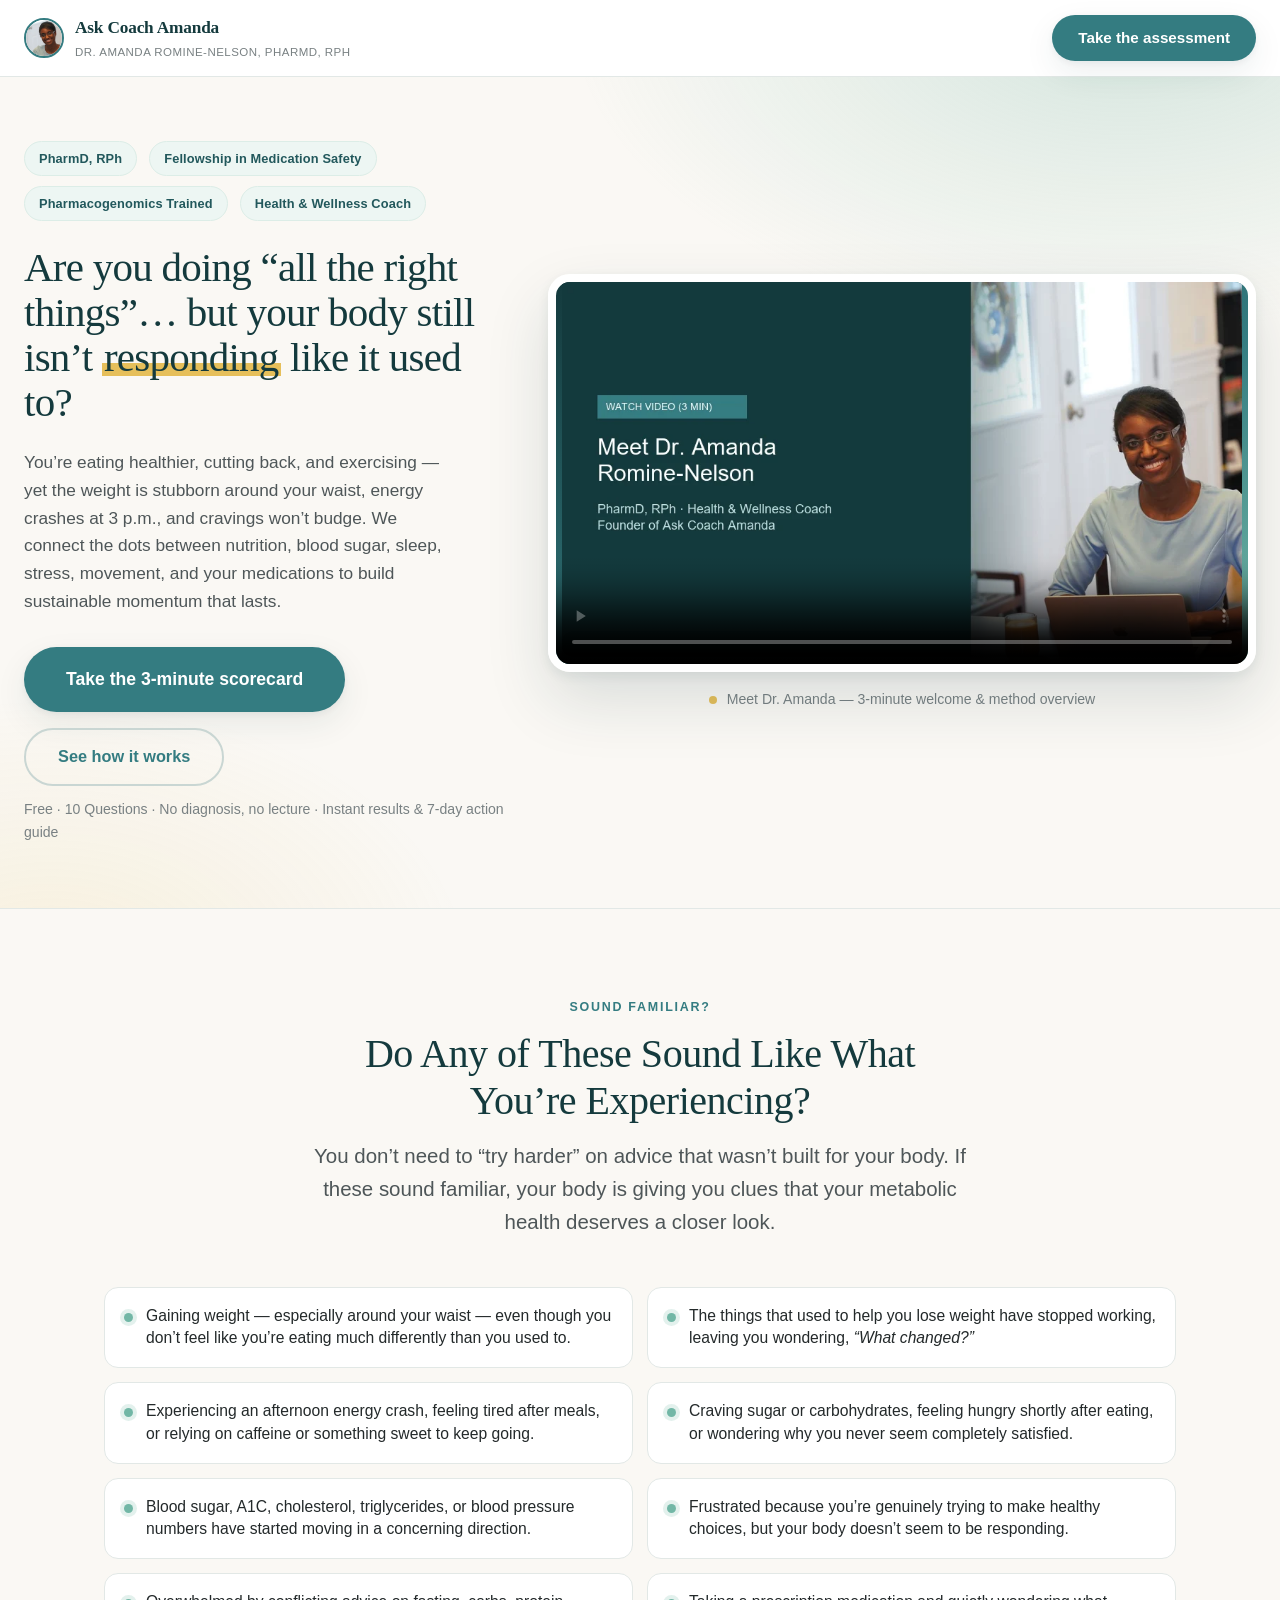
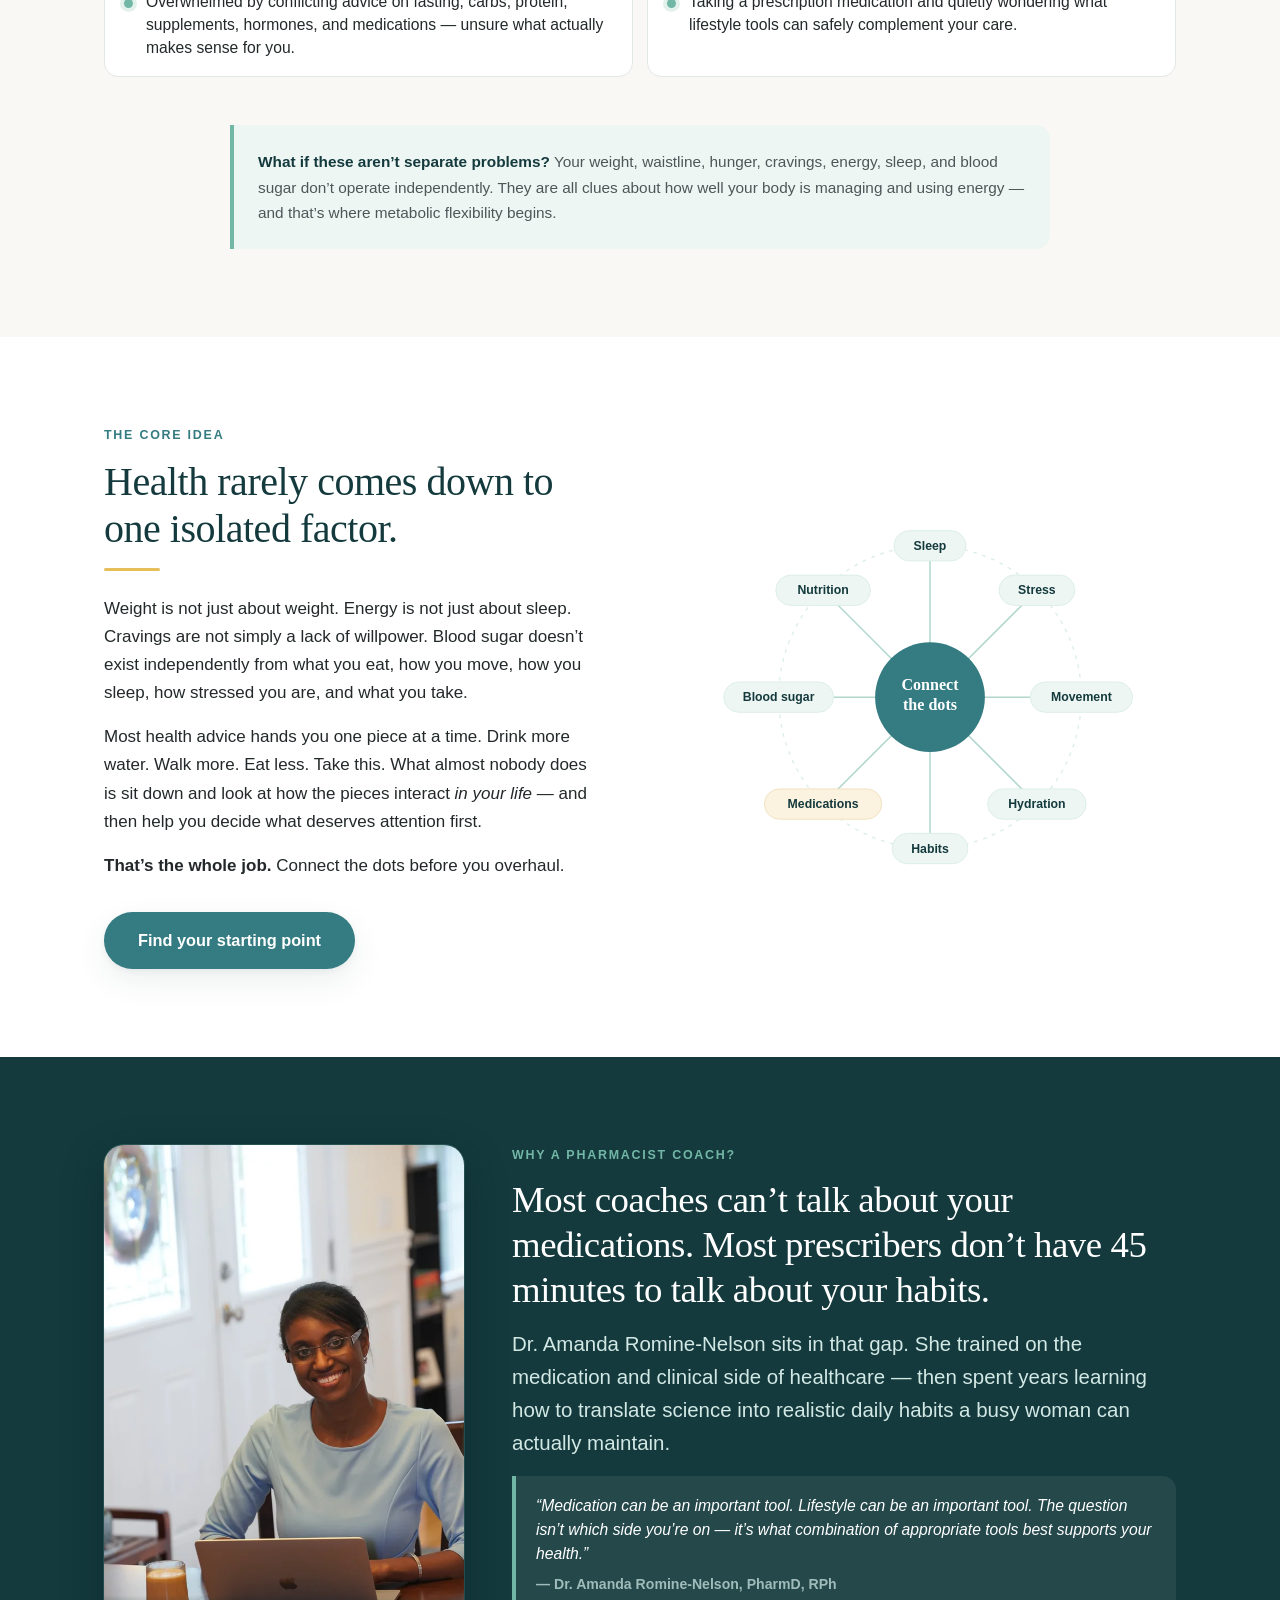
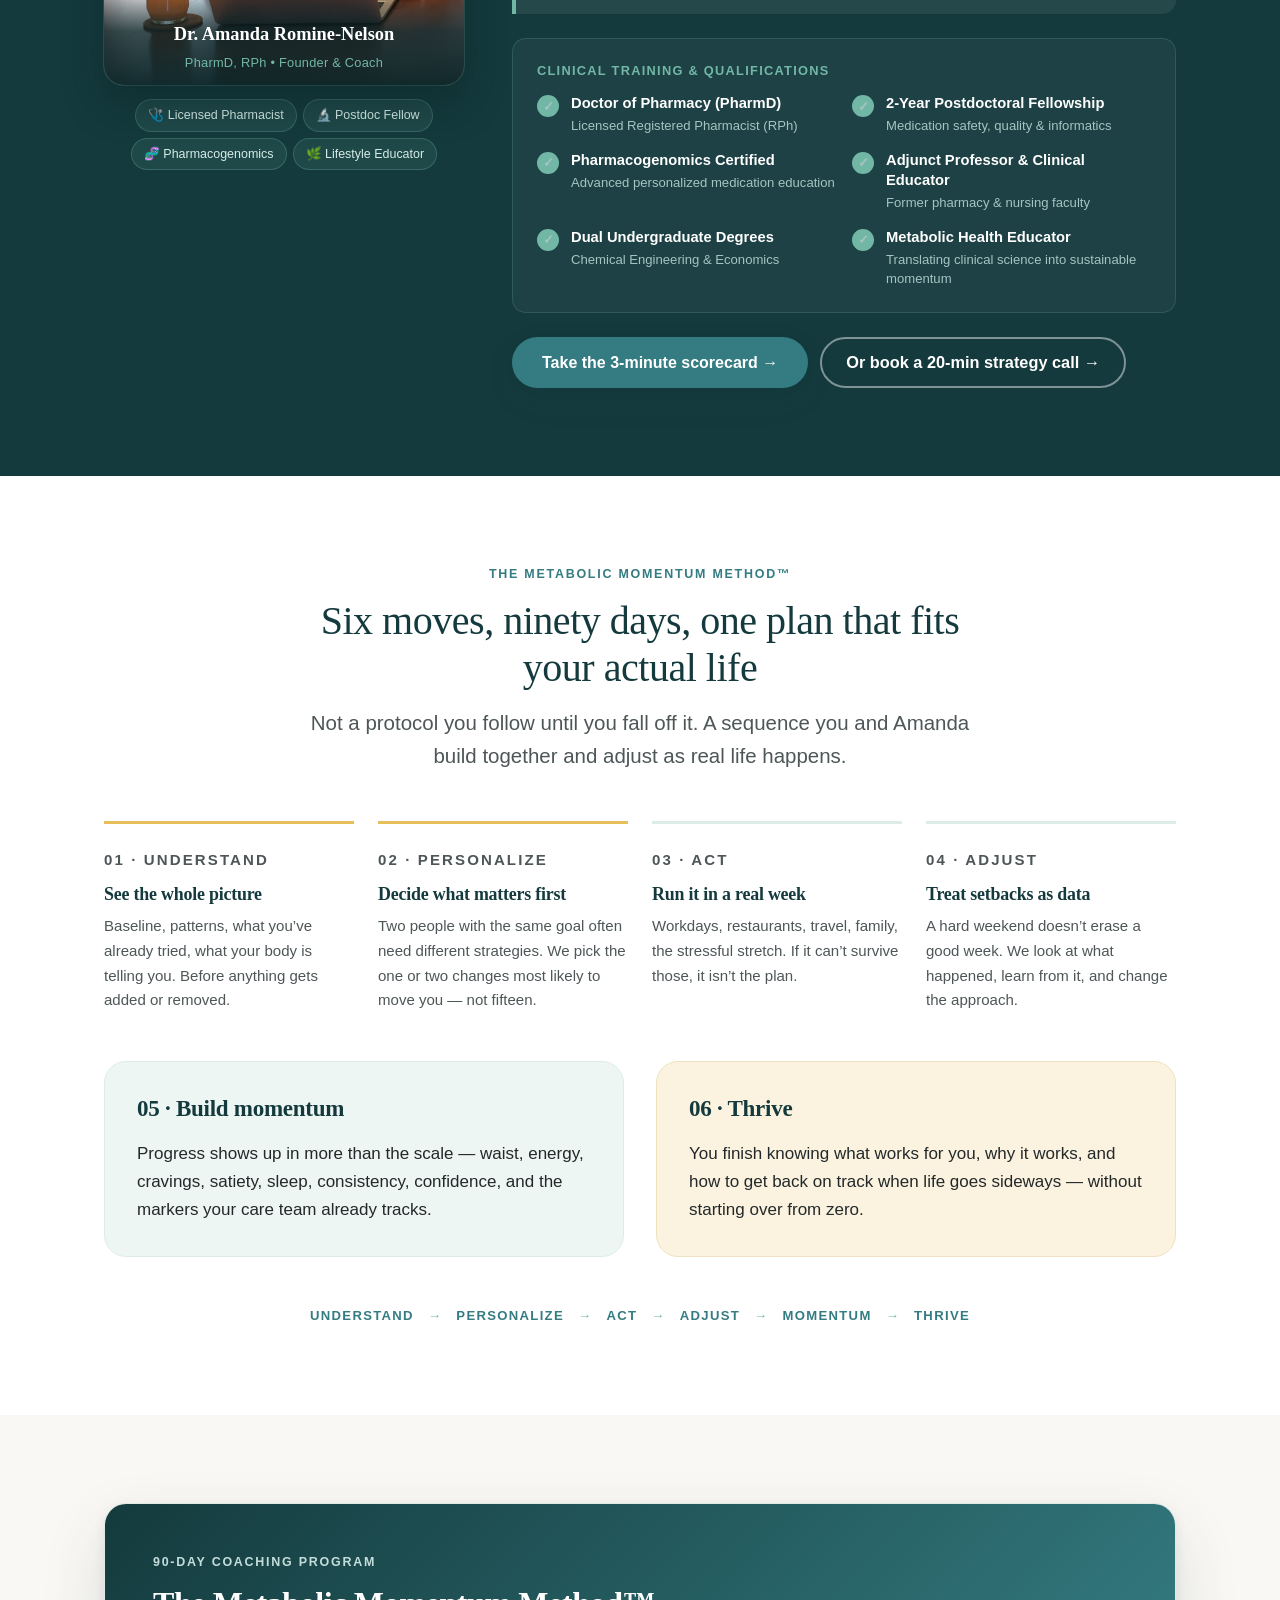
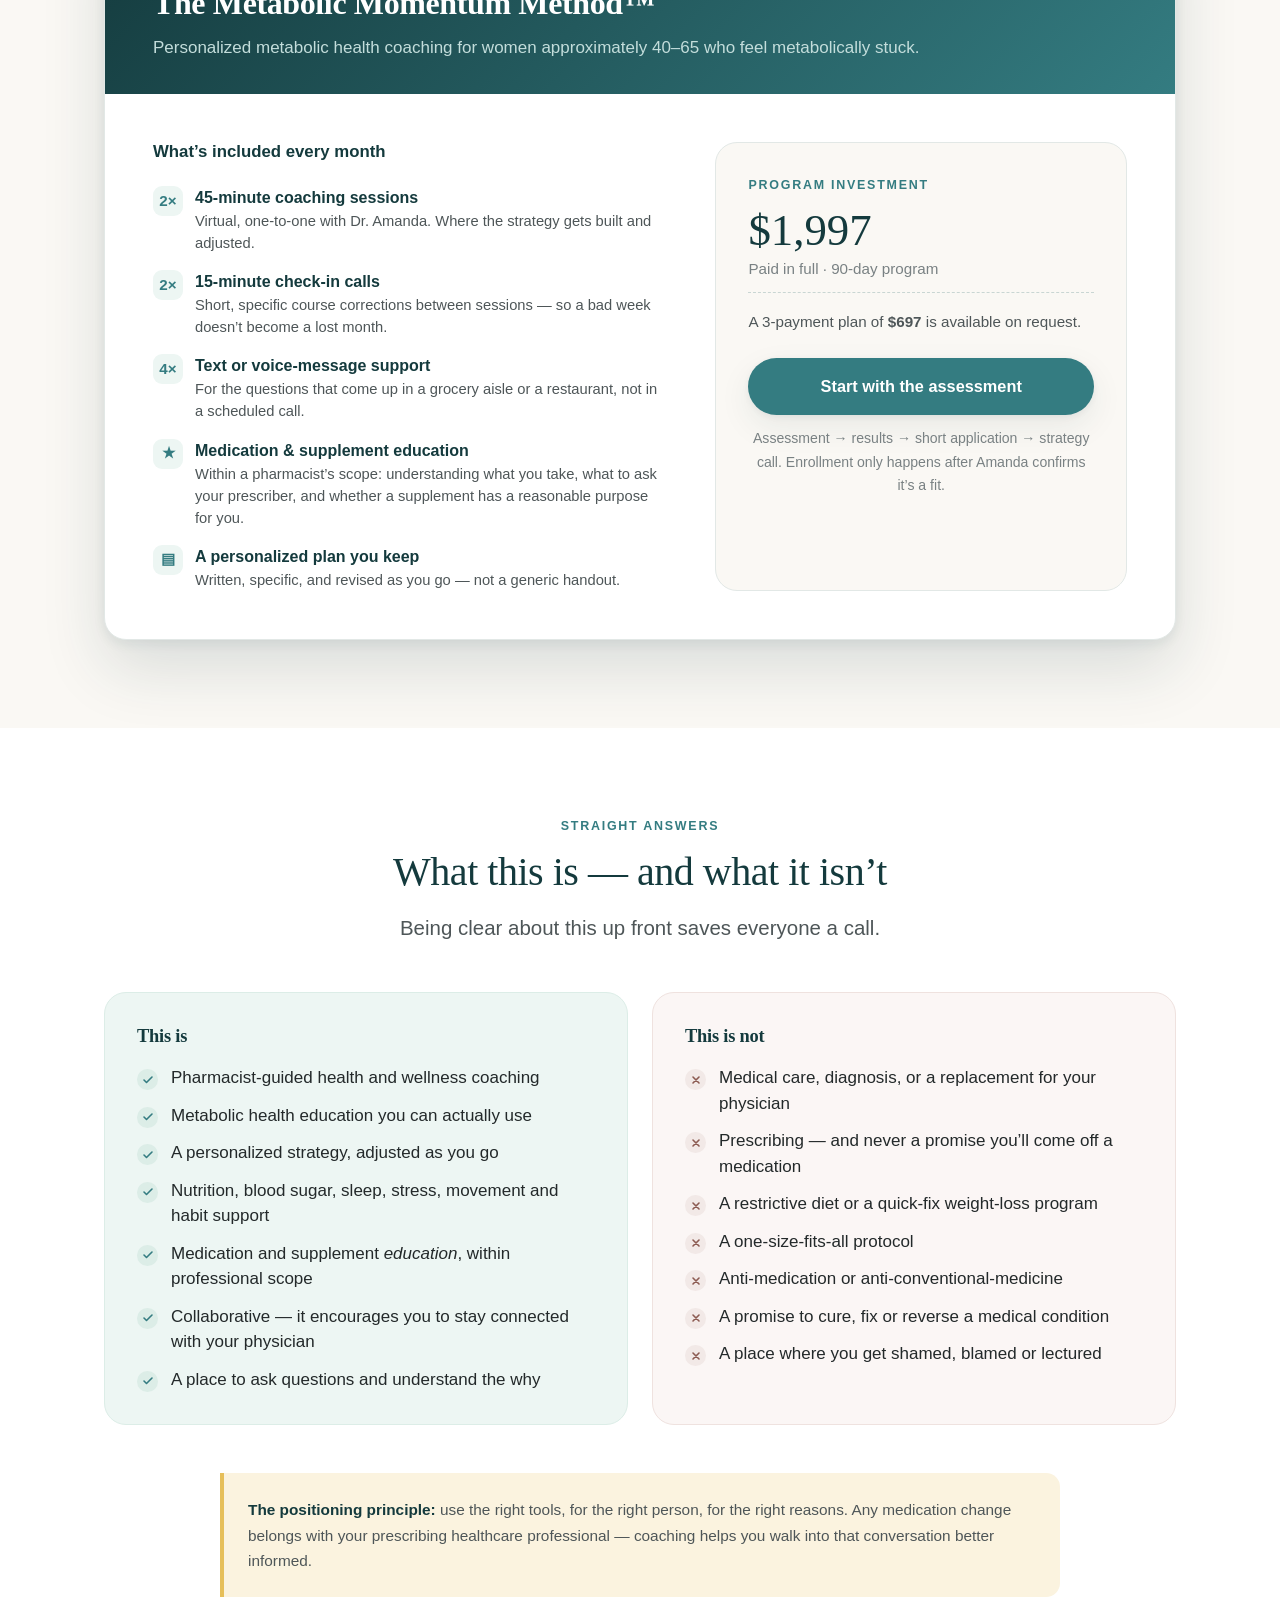
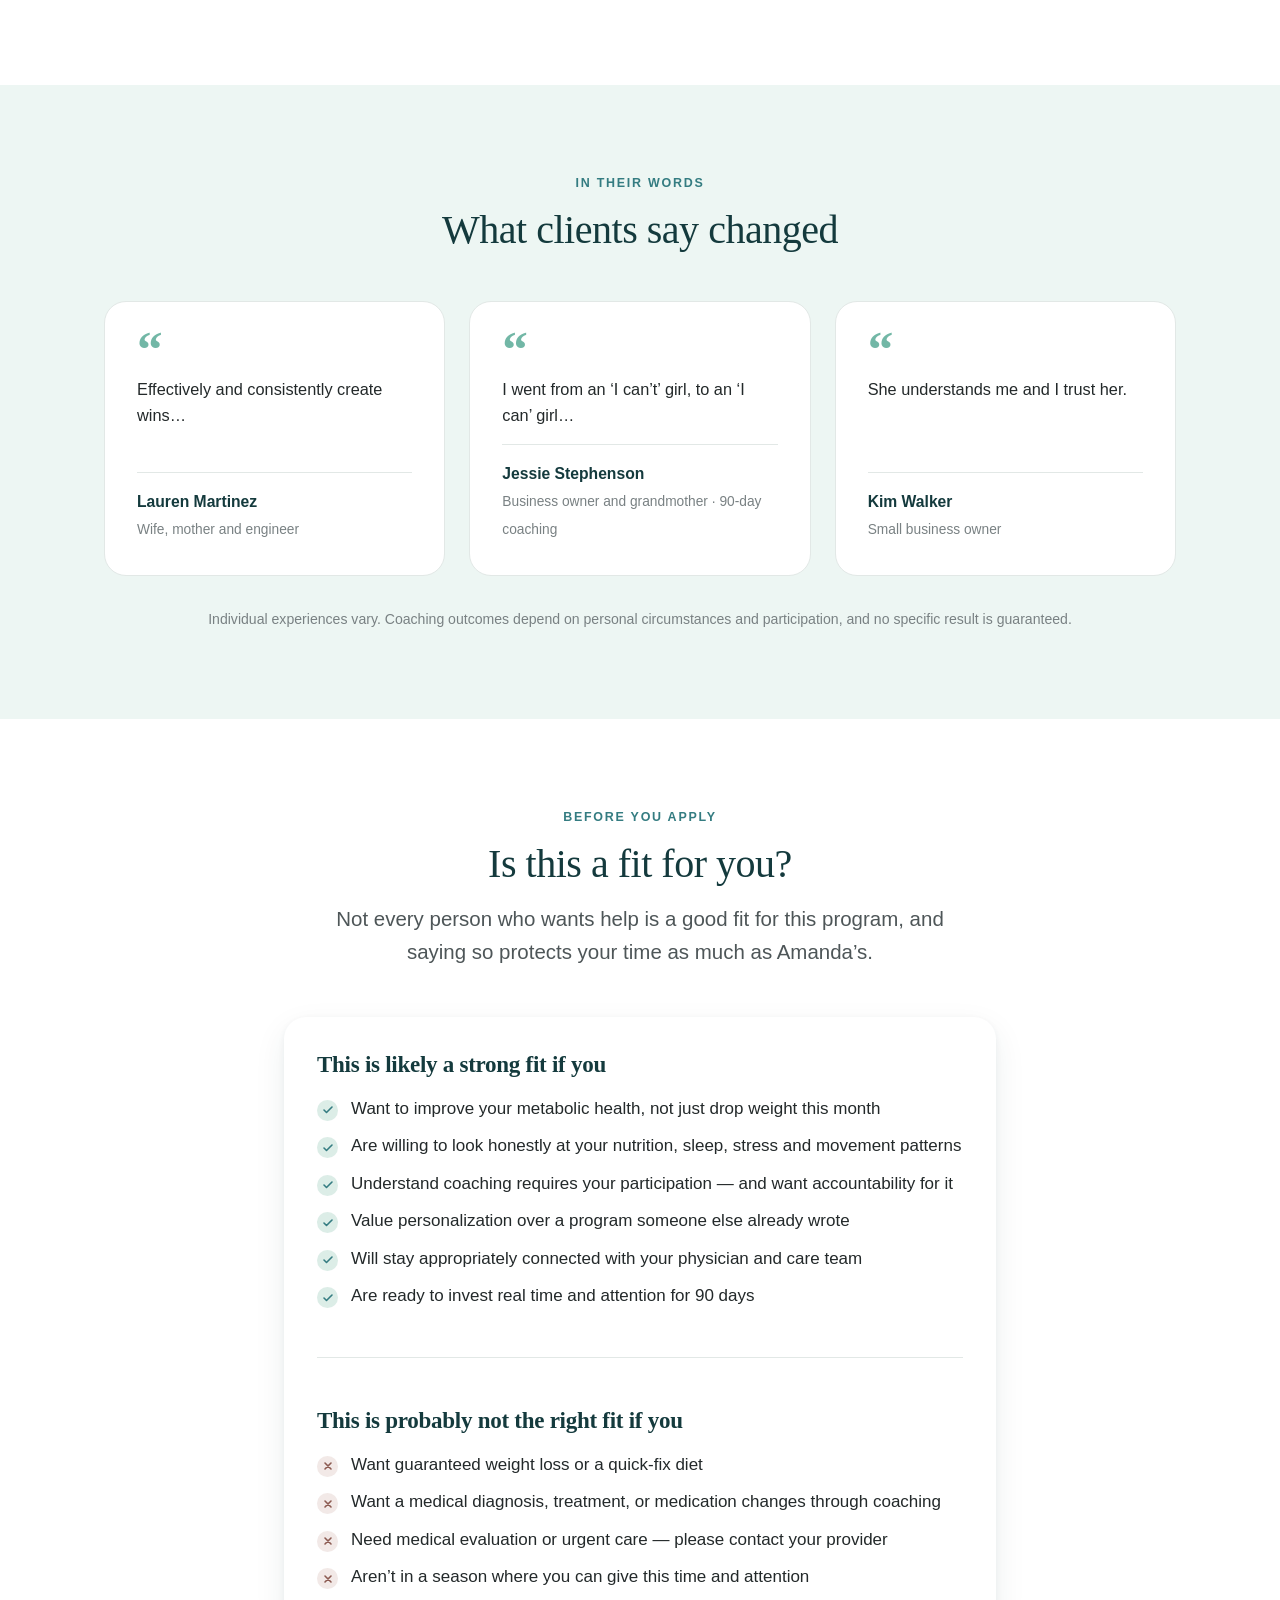
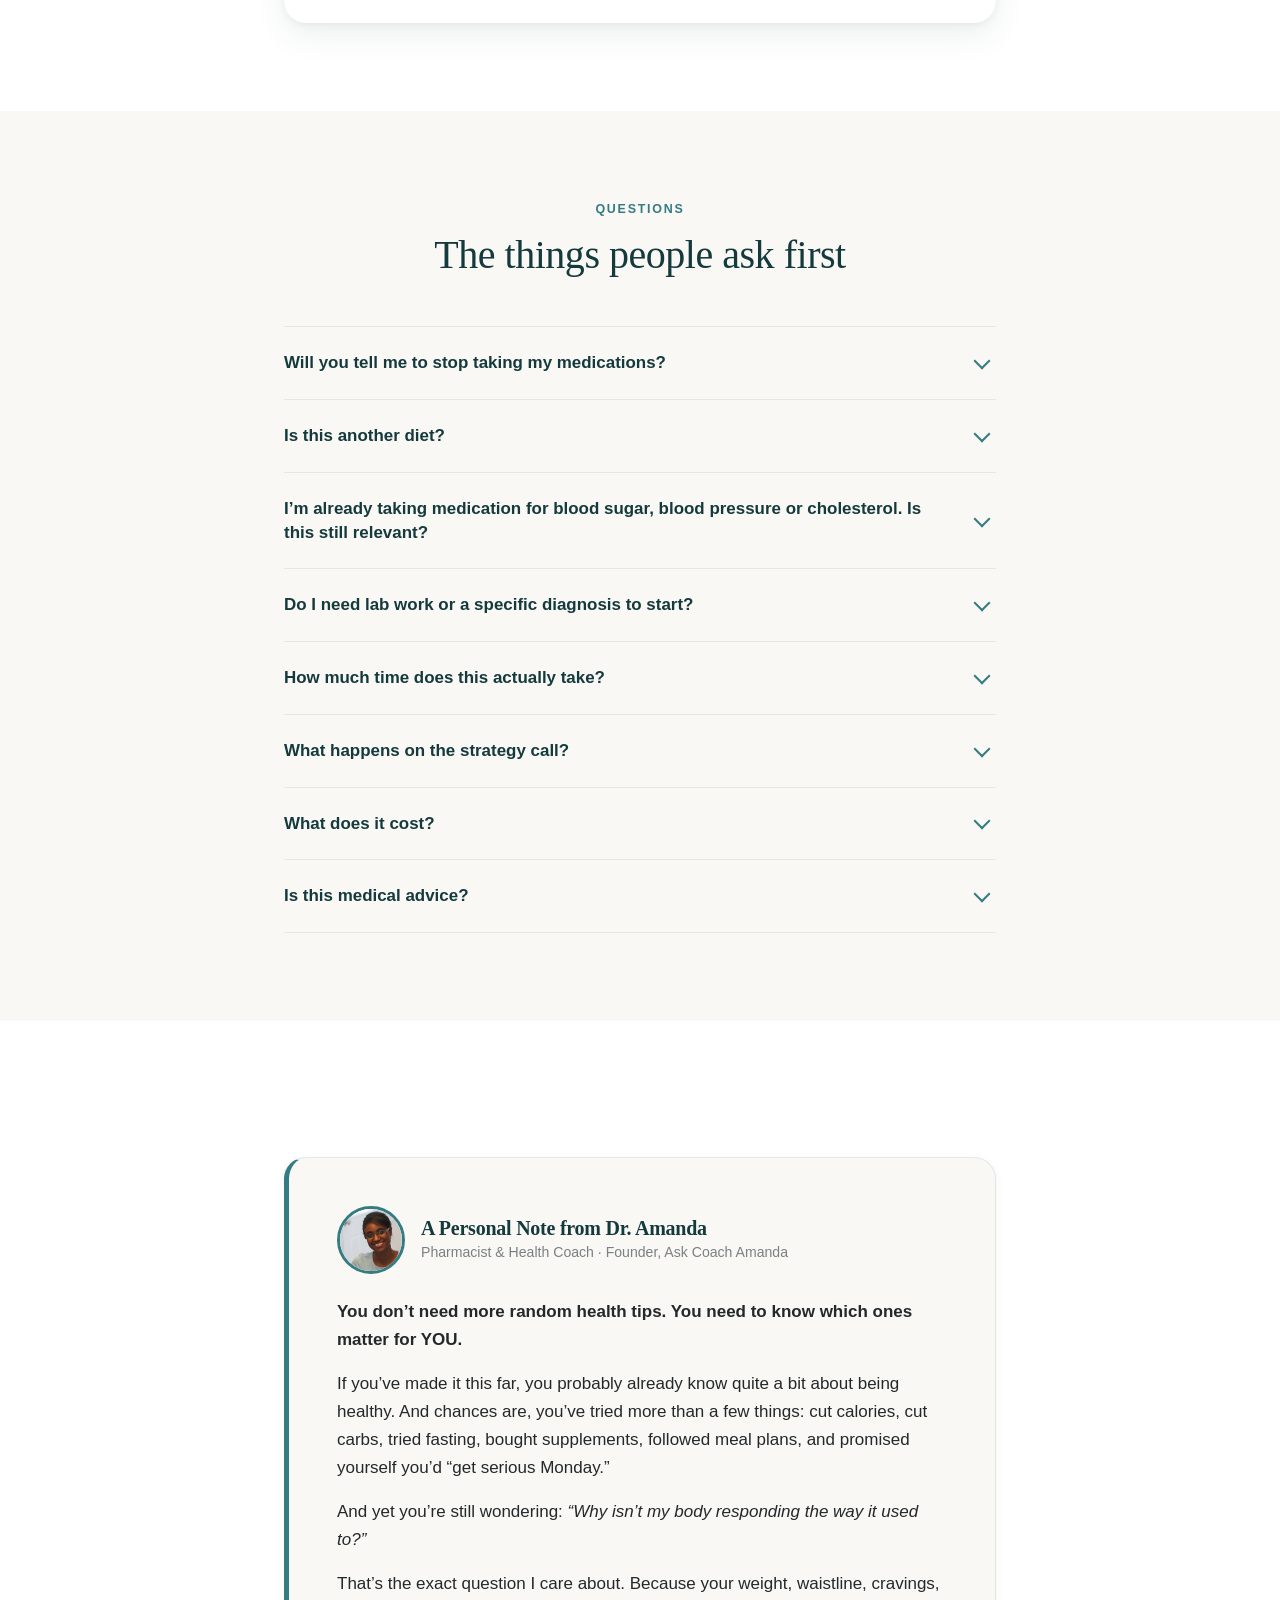
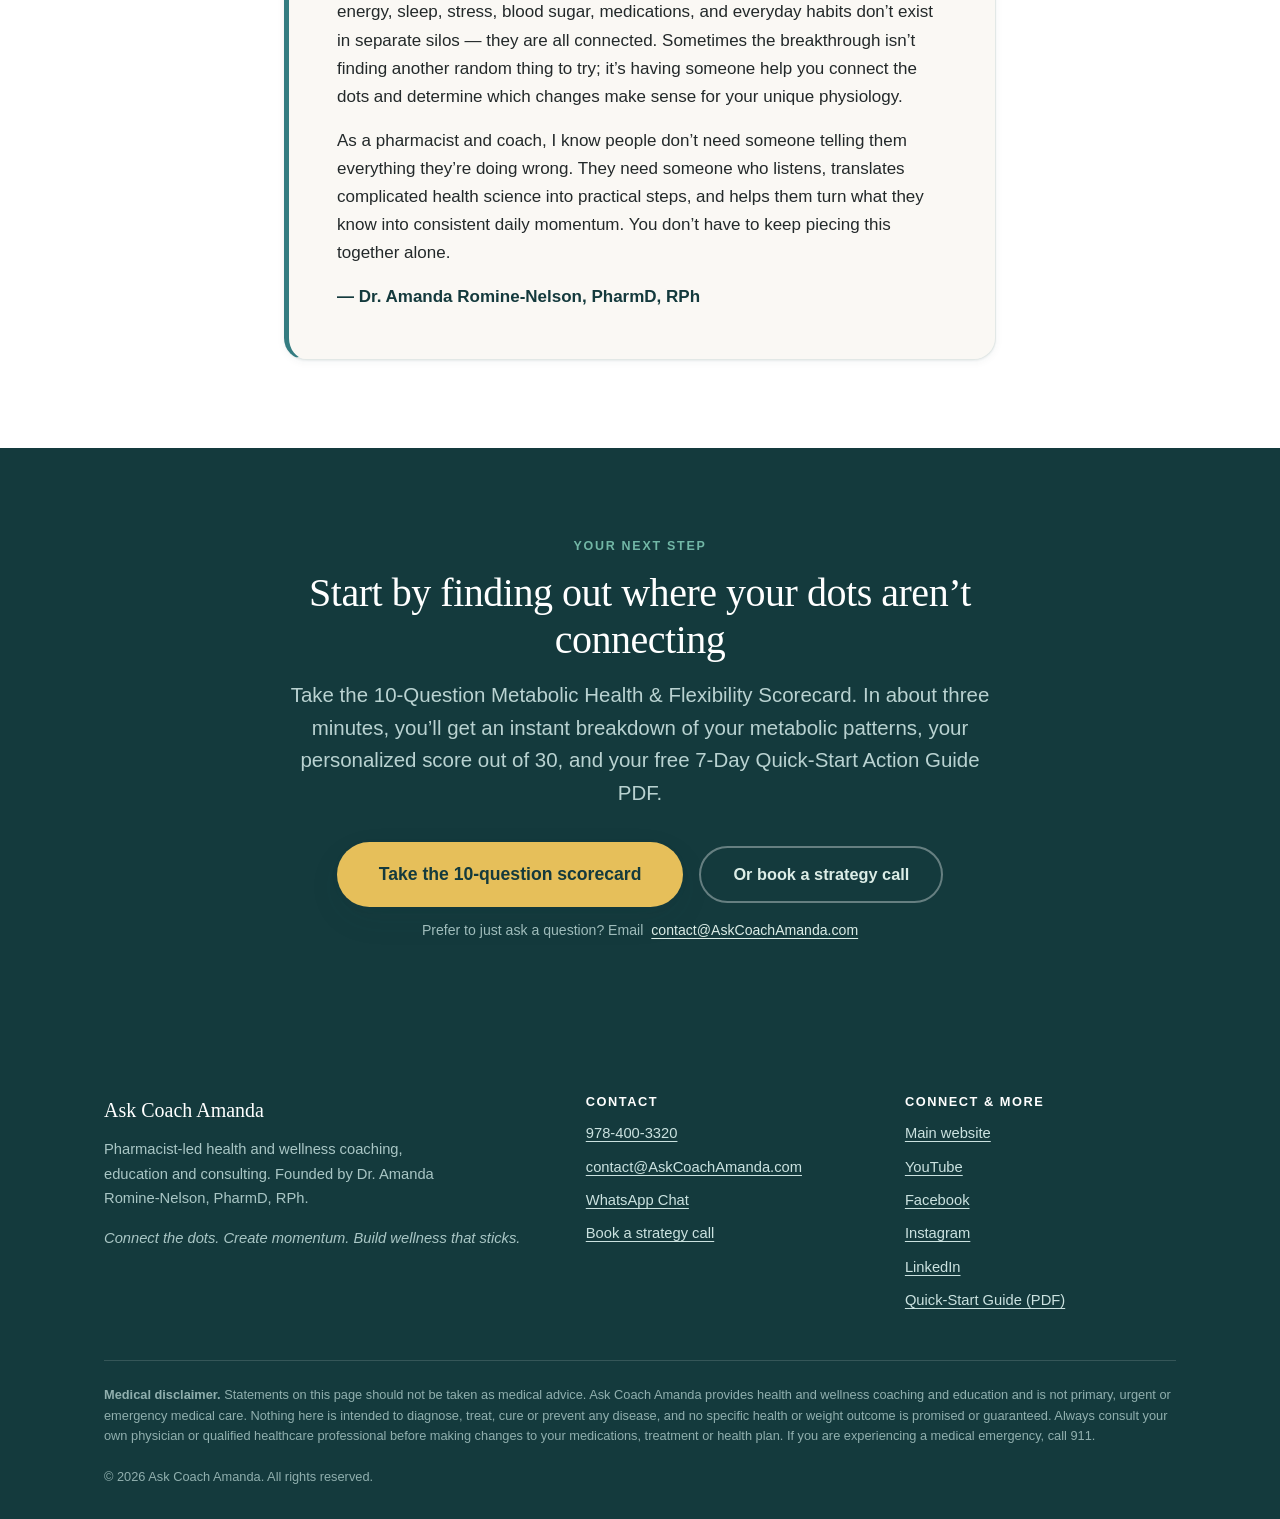
==== index.html @ 9dd2eb63 "Ask Coach Amanda funnel: landing, assessment, apply, booking, thank-you Co-Authored-By: Claude Opus " ====
<!doctype html>
<html lang="en">
<head>
<meta charset="utf-8">
<meta name="viewport" content="width=device-width, initial-scale=1">
<title>Metabolic Health Coaching for Women 40–65 | Ask Coach Amanda</title>
<meta name="description" content="Are you doing all the right things but your body stopped responding? Pharmacist-led metabolic health coaching by Dr. Amanda Romine-Nelson, PharmD, RPh for women 40–65. Connect the dots between nutrition, sleep, stress, and medications.">
<link rel="canonical" href="https://askcoachamanda.com/metabolic/">

<!-- Open Graph / Facebook -->
<meta property="og:type" content="website">
<meta property="og:title" content="Are You Doing All The Right Things, But Your Body Stopped Responding?">
<meta property="og:description" content="Pharmacist-led metabolic health coaching for women 40–65. Connect the dots between nutrition, sleep, stress, movement and medications to build wellness that sticks.">
<meta property="og:url" content="https://askcoachamanda.com/metabolic/">
<meta property="og:site_name" content="Ask Coach Amanda">
<meta property="og:image" content="assets/img/og-image.jpg">
<meta property="og:image:width" content="1200">
<meta property="og:image:height" content="630">
<meta property="og:video" content="assets/video/welcome.mp4">
<meta property="og:video:type" content="video/mp4">

<!-- Twitter Card -->
<meta name="twitter:card" content="summary_large_image">
<meta name="twitter:title" content="Metabolic Health Coaching for Women 40–65 | Dr. Amanda Romine-Nelson">
<meta name="twitter:description" content="Are you doing all the right things but your body stopped responding? Connect the dots with Dr. Amanda, PharmD.">
<meta name="twitter:image" content="assets/img/og-image.jpg">

<link rel="preconnect" href="https://fonts.googleapis.com">
<link rel="preconnect" href="https://fonts.gstatic.com" crossorigin>
<link rel="stylesheet" href="assets/css/brand.css?v=20260921_v2">
<link rel="stylesheet" href="assets/css/funnel.css?v=20260927_hero2">
<style>
/* Match header width to the wider hero on this page */
.site-header__inner { max-width: 1280px; }
/* ============================================================
   FOUNDER SECTION: BULLETPROOF RESPONSIVE 2-COLUMN LAYOUT
   Guaranteed side-by-side on all screens down to 768px,
   symmetrically centered on mobile (<768px). Zero empty void.
   ============================================================ */
.founder-section-wrap {
  display: grid;
  grid-template-columns: minmax(280px, 360px) minmax(0, 1fr);
  gap: clamp(24px, 4vw, 48px);
  align-items: start;
}

@media (max-width: 768px) {
  .founder-section-wrap {
    grid-template-columns: 1fr;
    gap: 28px;
  }
  .founder-col-photo {
    max-width: 400px;
    margin: 0 auto;
    width: 100%;
  }
}

.founder-photo-card {
  position: relative;
  border-radius: 20px;
  overflow: hidden;
  box-shadow: 0 16px 40px rgba(10, 32, 34, 0.45), 0 0 0 1px rgba(114, 183, 166, 0.25);
  background: var(--teal-ink, #143A3D);
}

.founder-photo {
  width: 100%;
  height: auto;
  aspect-ratio: 2 / 3;
  object-fit: cover;
  object-position: center top;
  display: block;
}

.founder-photo-caption {
  position: absolute;
  bottom: 0;
  left: 0;
  right: 0;
  background: linear-gradient(180deg, transparent 0%, rgba(13, 38, 41, 0.75) 40%, rgba(13, 38, 41, 0.96) 100%);
  padding: 24px 16px 12px;
  color: #ffffff;
  text-align: center;
}

.founder-caption-name {
  display: block;
  font-family: var(--display, 'Playfair Display', serif);
  font-size: 1.15rem;
  font-weight: 600;
  color: #FFFFFF;
}

.founder-caption-title {
  display: block;
  font-size: 0.8rem;
  font-weight: 500;
  color: var(--mint, #72B7A6);
  margin-top: 3px;
  letter-spacing: 0.02em;
}

.founder-badges-row {
  display: flex;
  flex-wrap: wrap;
  gap: 6px;
  margin-top: 14px;
  justify-content: center;
}

.founder-badge {
  display: inline-flex;
  align-items: center;
  gap: 4px;
  background: rgba(114, 183, 166, 0.12);
  border: 1px solid rgba(114, 183, 166, 0.28);
  color: #D6ECE7;
  font-size: 0.78rem;
  font-weight: 500;
  padding: 5px 12px;
  border-radius: 999px;
}

.founder-heading {
  font-size: clamp(1.6rem, 3vw, 2.3rem);
  line-height: 1.22;
  margin-bottom: 16px;
  color: #FFFFFF;
}

.founder-quote {
  color: #fff;
  background: rgba(255, 255, 255, 0.07);
  border-left: 4px solid var(--mint, #72B7A6);
  padding: 18px 20px;
  border-radius: 0 14px 14px 0;
  margin: 0 0 24px;
  font-size: 0.98rem;
  line-height: 1.55;
  font-style: italic;
}

.founder-quote cite {
  color: #9FBCBB;
  margin-top: 8px;
  display: block;
  font-style: normal;
  font-weight: 600;
  font-size: 0.88rem;
}

.cred-panel {
  background: rgba(255, 255, 255, 0.04);
  border: 1px solid rgba(114, 183, 166, 0.2);
  border-radius: 14px;
  padding: 24px;
  margin-bottom: 24px;
}

.cred-grid {
  display: grid;
  grid-template-columns: repeat(2, minmax(0, 1fr));
  gap: 16px;
}

@media (max-width: 600px) {
  .cred-grid {
    grid-template-columns: 1fr;
    gap: 12px;
  }
}

.cred-item {
  display: flex;
  align-items: flex-start;
  gap: 12px;
  font-size: 0.88rem;
  line-height: 1.35;
  color: #D6E8E6;
}

.cred-item strong {
  display: block;
  color: #FFFFFF;
  font-size: 0.92rem;
  margin-bottom: 2px;
}

.cred-item span {
  font-size: 0.82rem;
  color: #A4C5C2;
}

.cred-icon {
  display: inline-flex;
  align-items: center;
  justify-content: center;
  width: 22px;
  height: 22px;
  border-radius: 50%;
  background: var(--mint, #72B7A6);
  color: var(--teal-ink, #143A3D);
  font-weight: 800;
  font-size: 0.78rem;
  flex-shrink: 0;
  margin-top: 1px;
}

.founder-cta-row {
  display: flex;
  flex-wrap: wrap;
  gap: 12px;
  align-items: center;
}
</style>
</head>
<body>
<a class="skip-link" href="#main">Skip to content</a>

<header class="site-header">
  <div class="site-header__inner">
    <a class="brandmark" href="index.html">
      <img src="assets/img/dr-amanda-avatar.webp" alt="Dr. Amanda Romine-Nelson, PharmD" width="40" height="40" style="border-radius:50%;border:2px solid var(--teal);display:block;">
      <span>
        <span class="brandmark__name">Ask Coach Amanda</span>
        <span class="brandmark__sub">Dr. Amanda Romine-Nelson, PharmD, RPh</span>
      </span>
    </a>
    <a class="btn btn--primary" href="assessment.html"
       data-track="cta_click" data-track-loc="header">Take the assessment</a>
  </div>
</header>

<main id="main">

  <!-- ============================================================
       HERO  +  CLIENT VIDEO SLOT
       ============================================================ -->
  <section class="hero">
    <div class="wrap hero__grid">

      <div>
        <div class="credential-strip">
          <span class="pill">PharmD, RPh</span>
          <span class="pill">Fellowship in Medication Safety</span>
          <span class="pill">Pharmacogenomics Trained</span>
          <span class="pill">Health &amp; Wellness Coach</span>
        </div>

        <h1>Are you doing &ldquo;all the right things&rdquo;&hellip; but your body still isn&rsquo;t <span class="underline-gold">responding</span> like it used to?</h1>

        <p class="lede">You&rsquo;re eating healthier, cutting back, and exercising &mdash; yet the weight is stubborn around your waist, energy crashes at 3&nbsp;p.m., and cravings won&rsquo;t budge. We connect the dots between nutrition, blood sugar, sleep, stress, movement, and your medications to build sustainable momentum that lasts.</p>

        <div class="btn-row">
          <a class="btn btn--primary btn--lg" href="assessment.html"
             data-track="cta_click" data-track-loc="hero-primary">Take the 3-minute scorecard</a>
          <a class="btn btn--ghost" href="#method"
             data-track="cta_click" data-track-loc="hero-secondary">See how it works</a>
        </div>
        <p class="cta-note">Free &middot; 10 Questions &middot; No diagnosis, no lecture &middot; Instant results &amp; 7-day action guide</p>
      </div>

      <!-- Video Slot with Real Client Video -->
      <div class="video-slot">
        <div class="video-frame" id="video-frame">
          <video controls playsinline preload="metadata" poster="assets/img/video-poster.webp" width="960" height="540">
            <source src="assets/video/welcome.mp4" type="video/mp4">
            <p>Your browser does not support HTML5 video. <a href="assets/video/welcome.mp4">Download the video directly</a>.</p>
          </video>
        </div>
        <p class="video-caption">Meet Dr. Amanda &mdash; 3-minute welcome &amp; method overview</p>
      </div>

    </div>
  </section>

  <div data-sticky-after aria-hidden="true"></div>

  <!-- ============================================================
       RECOGNIZE — PAIN POINTS
       ============================================================ -->
  <section class="section section--cream">
    <div class="wrap">
      <div class="section-head center">
        <p class="eyebrow">Sound familiar?</p>
        <h2>Do Any of These Sound Like What You&rsquo;re Experiencing?</h2>
        <p class="lede">You don&rsquo;t need to &ldquo;try harder&rdquo; on advice that wasn&rsquo;t built for your body. If these sound familiar, your body is giving you clues that your metabolic health deserves a closer look.</p>
      </div>

      <div class="symptom-grid">
        <div class="symptom"><span class="symptom__dot"></span><span>Gaining weight &mdash; especially around your waist &mdash; even though you don&rsquo;t feel like you&rsquo;re eating much differently than you used to.</span></div>
        <div class="symptom"><span class="symptom__dot"></span><span>The things that used to help you lose weight have stopped working, leaving you wondering, <em>&ldquo;What changed?&rdquo;</em></span></div>
        <div class="symptom"><span class="symptom__dot"></span><span>Experiencing an afternoon energy crash, feeling tired after meals, or relying on caffeine or something sweet to keep going.</span></div>
        <div class="symptom"><span class="symptom__dot"></span><span>Craving sugar or carbohydrates, feeling hungry shortly after eating, or wondering why you never seem completely satisfied.</span></div>
        <div class="symptom"><span class="symptom__dot"></span><span>Blood sugar, A1C, cholesterol, triglycerides, or blood pressure numbers have started moving in a concerning direction.</span></div>
        <div class="symptom"><span class="symptom__dot"></span><span>Frustrated because you&rsquo;re genuinely trying to make healthy choices, but your body doesn&rsquo;t seem to be responding.</span></div>
        <div class="symptom"><span class="symptom__dot"></span><span>Overwhelmed by conflicting advice on fasting, carbs, protein, supplements, hormones, and medications &mdash; unsure what actually makes sense for you.</span></div>
        <div class="symptom"><span class="symptom__dot"></span><span>Taking a prescription medication and quietly wondering what lifestyle tools can safely complement your care.</span></div>
      </div>

      <div class="note mt7" style="max-width:820px;margin-left:auto;margin-right:auto">
        <strong>What if these aren&rsquo;t separate problems?</strong> Your weight, waistline, hunger, cravings, energy, sleep, and blood sugar don&rsquo;t operate independently. They are all clues about how well your body is managing and using energy &mdash; and that&rsquo;s where metabolic flexibility begins.
      </div>
    </div>
  </section>

  <!-- ============================================================
       EXPLAIN — CONNECT THE DOTS
       ============================================================ -->
  <section class="section">
    <div class="wrap grid grid-2" style="align-items:center;gap:var(--s9)">
      <div>
        <p class="eyebrow">The core idea</p>
        <h2>Health rarely comes down to one isolated factor.</h2>
        <div class="rule--short"></div>
        <p>Weight is not just about weight. Energy is not just about sleep. Cravings are not simply a lack of willpower. Blood sugar doesn&rsquo;t exist independently from what you eat, how you move, how you sleep, how stressed you are, and what you take.</p>
        <p>Most health advice hands you one piece at a time. Drink more water. Walk more. Eat less. Take this. What almost nobody does is sit down and look at how the pieces interact <em>in your life</em> &mdash; and then help you decide what deserves attention first.</p>
        <p><strong>That&rsquo;s the whole job.</strong> Connect the dots before you overhaul.</p>
        <div class="btn-row mt6">
          <a class="btn btn--primary" href="assessment.html"
             data-track="cta_click" data-track-loc="explain">Find your starting point</a>
        </div>
      </div>

      <div class="dots-figure">
        <svg viewBox="0 0 520 440" role="img" aria-labelledby="dots-title dots-desc">
          <title id="dots-title">Connect the dots</title>
          <desc id="dots-desc">Eight interacting health factors — sleep, stress, movement, hydration, habits, medications, blood sugar and nutrition — all linked to a central hub.</desc>
          <circle class="dots-ring" cx="260" cy="220" r="160"></circle>
          <g class="dots-link">
            <line x1="260" y1="220" x2="260" y2="60"></line>
            <line x1="260" y1="220" x2="373" y2="107"></line>
            <line x1="260" y1="220" x2="420" y2="220"></line>
            <line x1="260" y1="220" x2="373" y2="333"></line>
            <line x1="260" y1="220" x2="260" y2="380"></line>
            <line x1="260" y1="220" x2="147" y2="333"></line>
            <line x1="260" y1="220" x2="100" y2="220"></line>
            <line x1="260" y1="220" x2="147" y2="107"></line>
          </g>
          <g class="dots-node" text-anchor="middle" dominant-baseline="middle">
            <g><rect x="222" y="44"  width="76"  height="32" rx="16" fill="#EDF6F3" stroke="#DCEDE7"></rect><text x="260" y="61">Sleep</text></g>
            <g><rect x="333" y="91"  width="80"  height="32" rx="16" fill="#EDF6F3" stroke="#DCEDE7"></rect><text x="373" y="108">Stress</text></g>
            <g><rect x="366" y="204" width="108" height="32" rx="16" fill="#EDF6F3" stroke="#DCEDE7"></rect><text x="420" y="221">Movement</text></g>
            <g><rect x="321" y="317" width="104" height="32" rx="16" fill="#EDF6F3" stroke="#DCEDE7"></rect><text x="373" y="334">Hydration</text></g>
            <g><rect x="220" y="364" width="80"  height="32" rx="16" fill="#EDF6F3" stroke="#DCEDE7"></rect><text x="260" y="381">Habits</text></g>
            <g><rect x="85"  y="317" width="124" height="32" rx="16" fill="#FBF3DF" stroke="#F0E2BE"></rect><text x="147" y="334">Medications</text></g>
            <g><rect x="42"  y="204" width="116" height="32" rx="16" fill="#EDF6F3" stroke="#DCEDE7"></rect><text x="100" y="221">Blood sugar</text></g>
            <g><rect x="97"  y="91"  width="100" height="32" rx="16" fill="#EDF6F3" stroke="#DCEDE7"></rect><text x="147" y="108">Nutrition</text></g>
          </g>
          <g class="dots-hub">
            <circle cx="260" cy="220" r="58" fill="#347C81"></circle>
            <text x="260" y="212" text-anchor="middle" font-size="17">Connect</text>
            <text x="260" y="234" text-anchor="middle" font-size="17">the dots</text>
          </g>
        </svg>
      </div>
    </div>
  </section>

  <!-- ============================================================
       WHY DR. AMANDA — FOUNDER SPOTLIGHT
       ============================================================ -->
  <section class="section section--teal" id="about">
    <div class="wrap">
      <div class="founder-section-wrap">
        
        <!-- Founder Photo Showcase (Left Column) -->
        <div class="founder-col-photo">
          <div class="founder-photo-card">
            <picture>
              <source srcset="assets/img/dr-amanda.webp" type="image/webp">
              <img src="assets/img/dr-amanda.jpg" alt="Dr. Amanda Romine-Nelson, PharmD, RPh - Pharmacist and Metabolic Health Coach" width="380" height="570" loading="lazy" decoding="async" class="founder-photo">
            </picture>
            <div class="founder-photo-caption">
              <span class="founder-caption-name">Dr. Amanda Romine-Nelson</span>
              <span class="founder-caption-title">PharmD, RPh &bull; Founder &amp; Coach</span>
            </div>
          </div>

          <!-- Quick Credibility Badges under photo -->
          <div class="founder-badges-row">
            <span class="founder-badge">🩺 Licensed Pharmacist</span>
            <span class="founder-badge">🔬 Postdoc Fellow</span>
            <span class="founder-badge">🧬 Pharmacogenomics</span>
            <span class="founder-badge">🌿 Lifestyle Educator</span>
          </div>
        </div>

        <!-- Founder Story & Content (Right Column) -->
        <div class="founder-col-content">
          <p class="eyebrow eyebrow--on-dark">Why a pharmacist coach?</p>
          <h2 class="founder-heading">
            Most coaches can&rsquo;t talk about your medications. Most prescribers don&rsquo;t have 45 minutes to talk about your habits.
          </h2>
          <p class="lede" style="margin-bottom:var(--s4);color:#D2E8E5">
            Dr. Amanda Romine-Nelson sits in that gap. She trained on the medication and clinical side of healthcare &mdash; then spent years learning how to translate science into realistic daily habits a busy woman can actually maintain.
          </p>
          
          <blockquote class="founder-quote">
            &ldquo;Medication can be an important tool. Lifestyle can be an important tool. The question isn&rsquo;t which side you&rsquo;re on &mdash; it&rsquo;s what combination of appropriate tools best supports your health.&rdquo;
            <cite>&mdash; Dr. Amanda Romine-Nelson, PharmD, RPh</cite>
          </blockquote>

          <!-- Credentials 2-Column Grid -->
          <div class="cred-panel">
            <h4 style="color:var(--mint);margin-bottom:var(--s4);font-weight:700;letter-spacing:.1em;font-size:0.8rem;text-transform:uppercase">Clinical Training &amp; Qualifications</h4>
            <div class="cred-grid">
              <div class="cred-item">
                <span class="cred-icon">✓</span>
                <div>
                  <strong>Doctor of Pharmacy (PharmD)</strong>
                  <span>Licensed Registered Pharmacist (RPh)</span>
                </div>
              </div>
              <div class="cred-item">
                <span class="cred-icon">✓</span>
                <div>
                  <strong>2-Year Postdoctoral Fellowship</strong>
                  <span>Medication safety, quality &amp; informatics</span>
                </div>
              </div>
              <div class="cred-item">
                <span class="cred-icon">✓</span>
                <div>
                  <strong>Pharmacogenomics Certified</strong>
                  <span>Advanced personalized medication education</span>
                </div>
              </div>
              <div class="cred-item">
                <span class="cred-icon">✓</span>
                <div>
                  <strong>Adjunct Professor &amp; Clinical Educator</strong>
                  <span>Former pharmacy &amp; nursing faculty</span>
                </div>
              </div>
              <div class="cred-item">
                <span class="cred-icon">✓</span>
                <div>
                  <strong>Dual Undergraduate Degrees</strong>
                  <span>Chemical Engineering &amp; Economics</span>
                </div>
              </div>
              <div class="cred-item">
                <span class="cred-icon">✓</span>
                <div>
                  <strong>Metabolic Health Educator</strong>
                  <span>Translating clinical science into sustainable momentum</span>
                </div>
              </div>
            </div>
          </div>

          <!-- Direct CTA buttons -->
          <div class="founder-cta-row">
            <a href="assessment.html" class="btn btn--primary" style="padding:14px 28px;font-size:1rem;font-weight:600">Take the 3-minute scorecard &rarr;</a>
            <a href="book.html" class="btn btn--outline" style="color:var(--white);border-color:rgba(255,255,255,.45);padding:14px 24px">Or book a 20-min strategy call &rarr;</a>
          </div>

        </div>
      </div>
    </div>
  </section>

  <!-- ============================================================
       THE METHOD
       ============================================================ -->
  <section class="section" id="method">
    <div class="wrap">
      <div class="section-head center">
        <p class="eyebrow">The Metabolic Momentum Method&trade;</p>
        <h2>Six moves, ninety days, one plan that fits your actual life</h2>
        <p class="lede">Not a protocol you follow until you fall off it. A sequence you and Amanda build together and adjust as real life happens.</p>
      </div>

      <div class="path">
        <div class="path__item path__item--active">
          <p class="path__k">01 &middot; Understand</p>
          <h3>See the whole picture</h3>
          <p>Baseline, patterns, what you&rsquo;ve already tried, what your body is telling you. Before anything gets added or removed.</p>
        </div>
        <div class="path__item path__item--active">
          <p class="path__k">02 &middot; Personalize</p>
          <h3>Decide what matters first</h3>
          <p>Two people with the same goal often need different strategies. We pick the one or two changes most likely to move you &mdash; not fifteen.</p>
        </div>
        <div class="path__item">
          <p class="path__k">03 &middot; Act</p>
          <h3>Run it in a real week</h3>
          <p>Workdays, restaurants, travel, family, the stressful stretch. If it can&rsquo;t survive those, it isn&rsquo;t the plan.</p>
        </div>
        <div class="path__item">
          <p class="path__k">04 &middot; Adjust</p>
          <h3>Treat setbacks as data</h3>
          <p>A hard weekend doesn&rsquo;t erase a good week. We look at what happened, learn from it, and change the approach.</p>
        </div>
      </div>

      <div class="grid grid-2 mt7" style="gap:var(--s6)">
        <div class="card card--mint">
          <h3>05 &middot; Build momentum</h3>
          <p class="mb0">Progress shows up in more than the scale &mdash; waist, energy, cravings, satiety, sleep, consistency, confidence, and the markers your care team already tracks.</p>
        </div>
        <div class="card card--gold">
          <h3>06 &middot; Thrive</h3>
          <p class="mb0">You finish knowing what works for you, why it works, and how to get back on track when life goes sideways &mdash; without starting over from zero.</p>
        </div>
      </div>

      <div class="center mt7">
        <p class="arrow-path" style="justify-content:center">
          <span>Understand</span><span>Personalize</span><span>Act</span><span>Adjust</span><span>Momentum</span><span>Thrive</span>
        </p>
      </div>
    </div>
  </section>

  <!-- ============================================================
       PROGRAM + INVESTMENT
       ============================================================ -->
  <section class="section section--cream" id="program">
    <div class="wrap">
      <div class="program-card">
        <div class="program-card__head">
          <p class="eyebrow eyebrow--on-dark" style="margin-bottom:10px">90-day coaching program</p>
          <h3>The Metabolic Momentum Method&trade;</h3>
          <p>Personalized metabolic health coaching for women approximately 40&ndash;65 who feel metabolically stuck.</p>
        </div>

        <div class="program-card__body">
          <div>
            <h4 style="margin-bottom:var(--s5)">What&rsquo;s included every month</h4>
            <ul class="includes">
              <li>
                <span class="ico" aria-hidden="true">2&times;</span>
                <span><b>45-minute coaching sessions</b><span>Virtual, one-to-one with Dr. Amanda. Where the strategy gets built and adjusted.</span></span>
              </li>
              <li>
                <span class="ico" aria-hidden="true">2&times;</span>
                <span><b>15-minute check-in calls</b><span>Short, specific course corrections between sessions &mdash; so a bad week doesn&rsquo;t become a lost month.</span></span>
              </li>
              <li>
                <span class="ico" aria-hidden="true">4&times;</span>
                <span><b>Text or voice-message support</b><span>For the questions that come up in a grocery aisle or a restaurant, not in a scheduled call.</span></span>
              </li>
              <li>
                <span class="ico" aria-hidden="true">&#9733;</span>
                <span><b>Medication &amp; supplement education</b><span>Within a pharmacist&rsquo;s scope: understanding what you take, what to ask your prescriber, and whether a supplement has a reasonable purpose for you.</span></span>
              </li>
              <li>
                <span class="ico" aria-hidden="true">&#9636;</span>
                <span><b>A personalized plan you keep</b><span>Written, specific, and revised as you go &mdash; not a generic handout.</span></span>
              </li>
            </ul>
          </div>

          <aside class="invest">
            <p class="eyebrow" style="margin-bottom:var(--s3)">Program investment</p>
            <p class="invest__price">$1,997<small>Paid in full &middot; 90-day program</small></p>
            <p class="invest__alt">A 3-payment plan of <strong>$697</strong> is available on request.</p>
            <a class="btn btn--primary btn--block" href="assessment.html"
               data-track="cta_click" data-track-loc="pricing">Start with the assessment</a>
            <p class="cta-note" style="justify-content:center;text-align:center">Assessment &rarr; results &rarr; short application &rarr; strategy call. Enrollment only happens after Amanda confirms it&rsquo;s a fit.</p>
          </aside>
        </div>
      </div>
    </div>
  </section>

  <!-- ============================================================
       IS / IS NOT
       ============================================================ -->
  <section class="section">
    <div class="wrap">
      <div class="section-head center">
        <p class="eyebrow">Straight answers</p>
        <h2>What this is &mdash; and what it isn&rsquo;t</h2>
        <p class="lede">Being clear about this up front saves everyone a call.</p>
      </div>

      <div class="compare">
        <div class="compare__col compare__col--yes">
          <h3>This is</h3>
          <ul class="ticks">
            <li>Pharmacist-guided health and wellness coaching</li>
            <li>Metabolic health education you can actually use</li>
            <li>A personalized strategy, adjusted as you go</li>
            <li>Nutrition, blood sugar, sleep, stress, movement and habit support</li>
            <li>Medication and supplement <em>education</em>, within professional scope</li>
            <li>Collaborative &mdash; it encourages you to stay connected with your physician</li>
            <li>A place to ask questions and understand the why</li>
          </ul>
        </div>
        <div class="compare__col compare__col--no">
          <h3>This is not</h3>
          <ul class="crosses">
            <li>Medical care, diagnosis, or a replacement for your physician</li>
            <li>Prescribing &mdash; and never a promise you&rsquo;ll come off a medication</li>
            <li>A restrictive diet or a quick-fix weight-loss program</li>
            <li>A one-size-fits-all protocol</li>
            <li>Anti-medication or anti-conventional-medicine</li>
            <li>A promise to cure, fix or reverse a medical condition</li>
            <li>A place where you get shamed, blamed or lectured</li>
          </ul>
        </div>
      </div>

      <div class="note note--gold mt7" style="max-width:840px;margin-left:auto;margin-right:auto">
        <strong>The positioning principle:</strong> use the right tools, for the right person, for the right reasons. Any medication change belongs with your prescribing healthcare professional &mdash; coaching helps you walk into that conversation better informed.
      </div>
    </div>
  </section>

  <!-- ============================================================
       TESTIMONIALS
       ============================================================ -->
  <section class="section section--mint">
    <div class="wrap">
      <div class="section-head center">
        <p class="eyebrow">In their words</p>
        <h2>What clients say changed</h2>
      </div>
      <div class="grid grid-3">
        <div class="quote-card">
          <span class="quote-card__mark" aria-hidden="true">&ldquo;</span>
          <blockquote>Effectively and consistently create wins&hellip;</blockquote>
          <div class="quote-card__who"><b>Lauren Martinez</b><span>Wife, mother and engineer</span></div>
        </div>
        <div class="quote-card">
          <span class="quote-card__mark" aria-hidden="true">&ldquo;</span>
          <blockquote>I went from an &lsquo;I can&rsquo;t&rsquo; girl, to an &lsquo;I can&rsquo; girl&hellip;</blockquote>
          <div class="quote-card__who"><b>Jessie Stephenson</b><span>Business owner and grandmother &middot; 90-day coaching</span></div>
        </div>
        <div class="quote-card">
          <span class="quote-card__mark" aria-hidden="true">&ldquo;</span>
          <blockquote>She understands me and I trust her.</blockquote>
          <div class="quote-card__who"><b>Kim Walker</b><span>Small business owner</span></div>
        </div>
      </div>
      <p class="center small muted mt6">Individual experiences vary. Coaching outcomes depend on personal circumstances and participation, and no specific result is guaranteed.</p>
    </div>
  </section>

  <!-- ============================================================
       FIT / NOT A FIT
       ============================================================ -->
  <section class="section">
    <div class="wrap wrap--narrow">
      <div class="section-head center">
        <p class="eyebrow">Before you apply</p>
        <h2>Is this a fit for you?</h2>
        <p class="lede">Not every person who wants help is a good fit for this program, and saying so protects your time as much as Amanda&rsquo;s.</p>
      </div>

      <div class="card card--raised">
        <h3>This is likely a strong fit if you</h3>
        <ul class="ticks">
          <li>Want to improve your metabolic health, not just drop weight this month</li>
          <li>Are willing to look honestly at your nutrition, sleep, stress and movement patterns</li>
          <li>Understand coaching requires your participation &mdash; and want accountability for it</li>
          <li>Value personalization over a program someone else already wrote</li>
          <li>Will stay appropriately connected with your physician and care team</li>
          <li>Are ready to invest real time and attention for 90 days</li>
        </ul>

        <hr class="rule">

        <h3>This is probably not the right fit if you</h3>
        <ul class="crosses">
          <li>Want guaranteed weight loss or a quick-fix diet</li>
          <li>Want a medical diagnosis, treatment, or medication changes through coaching</li>
          <li>Need medical evaluation or urgent care &mdash; please contact your provider</li>
          <li>Aren&rsquo;t in a season where you can give this time and attention</li>
        </ul>
      </div>
    </div>
  </section>

  <!-- ============================================================
       FAQ
       ============================================================ -->
  <section class="section section--cream">
    <div class="wrap wrap--narrow">
      <div class="section-head center">
        <p class="eyebrow">Questions</p>
        <h2>The things people ask first</h2>
      </div>

      <div class="faq">
        <details>
          <summary>Will you tell me to stop taking my medications?</summary>
          <div>
            <p>No. Starting, stopping or changing a prescription is a decision for you and your prescribing healthcare professional &mdash; never something that happens inside a coaching relationship.</p>
            <p>What a pharmacist&rsquo;s perspective does add: helping you understand why a medication may be used, what considerations could affect your health goals, and what questions are worth bringing to your next appointment. Many clients find they participate in those conversations with a lot more confidence.</p>
          </div>
        </details>
        <details>
          <summary>Is this another diet?</summary>
          <div><p>No. There is no meal plan you follow until you fall off it. We look at meal composition, protein, fiber, carbohydrates, timing, hunger and satiety &mdash; and build eating patterns that hold up at a restaurant, on a work trip and during a stressful week.</p></div>
        </details>
        <details>
          <summary>I&rsquo;m already taking medication for blood sugar, blood pressure or cholesterol. Is this still relevant?</summary>
          <div><p>Often, yes. Medication and lifestyle aren&rsquo;t opposing sides. Coaching focuses on the factors you can influence day to day &mdash; nutrition, movement, sleep, stress, hydration, habits &mdash; alongside whatever your care team has prescribed, and helps you stay a better-informed participant in your own care.</p></div>
        </details>
        <details>
          <summary>Do I need lab work or a specific diagnosis to start?</summary>
          <div><p>No. Bring whatever health information you already have and are comfortable sharing. Coaching does not diagnose conditions or interpret labs as a medical service, and nothing here replaces appropriate medical evaluation.</p></div>
        </details>
        <details>
          <summary>How much time does this actually take?</summary>
          <div><p>Two 45-minute sessions and two 15-minute check-ins per month, plus message support. The daily work is deliberately small &mdash; the goal is one or two changes at a time that you can genuinely maintain, not fifteen you abandon by week three.</p></div>
        </details>
        <details>
          <summary>What happens on the strategy call?</summary>
          <div><p>A real conversation, not a pitch. Amanda reviews your assessment and application, asks about what you&rsquo;ve already tried, what&rsquo;s getting in the way, and what you want to be different in 90 days. By the end you&rsquo;ll know whether this is a fit, what working together would look like, and what would be expected of you. If it isn&rsquo;t a fit, she&rsquo;ll say so and point you somewhere more useful.</p></div>
        </details>
        <details>
          <summary>What does it cost?</summary>
          <div><p>The Metabolic Momentum Method&trade; is $1,997 for the 90-day program, with a 3-payment plan of $697 available on request. Enrollment happens only after the strategy call confirms it&rsquo;s a genuine fit.</p></div>
        </details>
        <details>
          <summary>Is this medical advice?</summary>
          <div><p>No. Ask Coach Amanda provides health and wellness coaching and education. Nothing on this page or in the coaching relationship is intended to diagnose, treat, cure or prevent any disease, and it does not replace care from your physician or other treating healthcare professional. If you are experiencing new or concerning symptoms, please contact your healthcare provider &mdash; and if it is an emergency, call 911.</p></div>
        </details>
      </div>
    </div>
  </section>

  <!-- ============================================================
       A PERSONAL NOTE FROM DR. AMANDA
       ============================================================ -->
  <section class="section">
    <div class="wrap wrap--narrow">
      <div class="personal-note-card">
        <div class="personal-note-header">
          <img src="assets/img/dr-amanda-avatar.webp" alt="Dr. Amanda Romine-Nelson, PharmD" width="68" height="68" class="personal-note-avatar">
          <div class="personal-note-title">
            <h3>A Personal Note from Dr. Amanda</h3>
            <p>Pharmacist &amp; Health Coach &middot; Founder, Ask Coach Amanda</p>
          </div>
        </div>

        <p><strong>You don&rsquo;t need more random health tips. You need to know which ones matter for YOU.</strong></p>
        <p>If you&rsquo;ve made it this far, you probably already know quite a bit about being healthy. And chances are, you&rsquo;ve tried more than a few things: cut calories, cut carbs, tried fasting, bought supplements, followed meal plans, and promised yourself you&rsquo;d &ldquo;get serious Monday.&rdquo;</p>
        <p>And yet you&rsquo;re still wondering: <em>&ldquo;Why isn&rsquo;t my body responding the way it used to?&rdquo;</em></p>
        <p>That&rsquo;s the exact question I care about. Because your weight, waistline, cravings, energy, sleep, stress, blood sugar, medications, and everyday habits don&rsquo;t exist in separate silos &mdash; they are all connected. Sometimes the breakthrough isn&rsquo;t finding another random thing to try; it&rsquo;s having someone help you connect the dots and determine which changes make sense for your unique physiology.</p>
        <p>As a pharmacist and coach, I know people don&rsquo;t need someone telling them everything they&rsquo;re doing wrong. They need someone who listens, translates complicated health science into practical steps, and helps them turn what they know into consistent daily momentum. You don&rsquo;t have to keep piecing this together alone.</p>
        <p style="margin-top:var(--s4);font-weight:600;color:var(--teal-ink);">&mdash; Dr. Amanda Romine-Nelson, PharmD, RPh</p>
      </div>
    </div>
  </section>

  <!-- ============================================================
       FINAL CTA
       ============================================================ -->
  <section class="section section--teal">
    <div class="wrap wrap--narrow center">
      <p class="eyebrow eyebrow--on-dark">Your next step</p>
      <h2>Start by finding out where your dots aren&rsquo;t connecting</h2>
      <p class="lede">Take the 10-Question Metabolic Health &amp; Flexibility Scorecard. In about three minutes, you&rsquo;ll get an instant breakdown of your metabolic patterns, your personalized score out of 30, and your free 7-Day Quick-Start Action Guide PDF.</p>
      <div class="btn-row center mt6">
        <a class="btn btn--gold btn--lg" href="assessment.html"
           data-track="cta_click" data-track-loc="footer-cta">Take the 10-question scorecard</a>
        <a class="btn btn--ghost-on-dark" href="book.html"
           data-track="cta_click" data-track-loc="footer-cta-book">Or book a strategy call</a>
      </div>
      <p class="cta-note cta-note--on-dark" style="justify-content:center">Prefer to just ask a question? Email <a href="mailto:contact@AskCoachAmanda.com" style="color:#DCEDE7">contact@AskCoachAmanda.com</a></p>
    </div>
  </section>

</main>

<!-- ============================================================
     FOOTER
     ============================================================ -->
<footer class="site-footer">
  <div class="wrap">
    <div class="footer-grid">
      <div>
        <p style="font-family:var(--display);font-size:1.25rem;color:#fff;margin-bottom:10px">Ask Coach Amanda</p>
        <p style="max-width:44ch">Pharmacist-led health and wellness coaching, education and consulting. Founded by Dr. Amanda Romine-Nelson, PharmD, RPh.</p>
        <p style="margin-top:var(--s4)"><em>Connect the dots. Create momentum. Build wellness that sticks.</em></p>
      </div>
      <div>
        <h4>Contact</h4>
        <ul class="footer-list">
          <li><a href="tel:+19784003320">978-400-3320</a></li>
          <li><a href="mailto:contact@AskCoachAmanda.com">contact@AskCoachAmanda.com</a></li>
          <li><a href="https://wa.me/19784003320" target="_blank" rel="noopener">WhatsApp Chat</a></li>
          <li><a href="book.html">Book a strategy call</a></li>
        </ul>
      </div>
      <div>
        <h4>Connect &amp; More</h4>
        <ul class="footer-list">
          <li><a href="https://askcoachamanda.com/" target="_blank" rel="noopener">Main website</a></li>
          <li><a href="https://www.youtube.com/channel/UCBv82ApWEK8eegISUryBG9Q" target="_blank" rel="noopener">YouTube</a></li>
          <li><a href="https://www.facebook.com/askcoachamanda" target="_blank" rel="noopener">Facebook</a></li>
          <li><a href="https://www.instagram.com/AskCoachAmanda/" target="_blank" rel="noopener">Instagram</a></li>
          <li><a href="https://www.linkedin.com/in/amandarominenelson/" target="_blank" rel="noopener">LinkedIn</a></li>
          <li><a href="assets/docs/Quick-Start-Guide.pdf" download>Quick-Start Guide (PDF)</a></li>
        </ul>
      </div>
    </div>

    <p class="disclaimer">
      <strong>Medical disclaimer.</strong> Statements on this page should not be taken as medical advice. Ask Coach Amanda provides health and wellness coaching and education and is not primary, urgent or emergency medical care. Nothing here is intended to diagnose, treat, cure or prevent any disease, and no specific health or weight outcome is promised or guaranteed. Always consult your own physician or qualified healthcare professional before making changes to your medications, treatment or health plan. If you are experiencing a medical emergency, call 911.
      <br><br>&copy; <span data-year>2026</span> Ask Coach Amanda. All rights reserved.
    </p>
  </div>
</footer>

<!-- Sticky mobile CTA -->
<div class="sticky-cta">
  <a class="btn btn--primary btn--block" href="assessment.html"
     data-track="cta_click" data-track-loc="sticky-mobile">Take the 3-minute scorecard</a>
</div>

<!-- ============================================================
     STRUCTURED DATA
     Includes Person, Organization, Service, VideoObject, and FAQPage
     ============================================================ -->
<script type="application/ld+json">
{
  "@context": "https://schema.org",
  "@graph": [
    {
      "@type": "Person",
      "@id": "https://askcoachamanda.com/#amanda",
      "name": "Dr. Amanda Romine-Nelson",
      "honorificSuffix": "PharmD, RPh",
      "jobTitle": "Pharmacist, Health & Wellness Coach, Metabolic Health Educator",
      "image": "https://askcoachamanda.com/assets/img/dr-amanda.jpg",
      "worksFor": { "@id": "https://askcoachamanda.com/#org" },
      "knowsAbout": ["Metabolic health", "Medication education", "Blood sugar", "Behavior change", "Health coaching"]
    },
    {
      "@type": "Organization",
      "@id": "https://askcoachamanda.com/#org",
      "name": "Ask Coach Amanda",
      "url": "https://askcoachamanda.com/",
      "logo": "https://askcoachamanda.com/assets/img/dr-amanda-avatar.jpg",
      "founder": { "@id": "https://askcoachamanda.com/#amanda" },
      "telephone": "+1-978-400-3320",
      "email": "contact@AskCoachAmanda.com",
      "sameAs": [
        "https://www.youtube.com/channel/UCBv82ApWEK8eegISUryBG9Q",
        "https://www.linkedin.com/in/amandarominenelson/",
        "https://www.facebook.com/askcoachamanda",
        "https://www.instagram.com/AskCoachAmanda/",
        "https://twitter.com/AskCoachAmanda"
      ],
      "slogan": "Connect the dots. Create momentum. Build wellness that sticks."
    },
    {
      "@type": "VideoObject",
      "name": "Welcome to The Metabolic Momentum Method with Dr. Amanda Romine-Nelson",
      "description": "Dr. Amanda Romine-Nelson, PharmD, RPh explains why your body stops responding to conventional diet advice and how pharmacist-led metabolic health coaching helps women 40-65 connect the dots.",
      "thumbnailUrl": [
        "https://askcoachamanda.com/assets/img/video-poster.jpg"
      ],
      "uploadDate": "2026-09-08T20:38:00+00:00",
      "duration": "PT3M22S",
      "contentUrl": "https://askcoachamanda.com/assets/video/welcome.mp4",
      "embedUrl": "https://askcoachamanda.com/assets/video/welcome.mp4"
    },
    {
      "@type": "Service",
      "name": "The Metabolic Momentum Method",
      "serviceType": "Metabolic health coaching",
      "provider": { "@id": "https://askcoachamanda.com/#org" },
      "description": "A 90-day personalized metabolic health coaching program for women approximately 40-65 who feel metabolically stuck. Includes two 45-minute coaching sessions and two 15-minute check-ins per month plus message support.",
      "audience": { "@type": "PeopleAudience", "suggestedMinAge": 40, "suggestedMaxAge": 65, "suggestedGender": "female" },
      "offers": {
        "@type": "Offer",
        "price": "1997",
        "priceCurrency": "USD",
        "availability": "https://schema.org/LimitedAvailability"
      }
    },
    {
      "@type": "FAQPage",
      "mainEntity": [
        {
          "@type": "Question",
          "name": "Will you tell me to stop taking my medications?",
          "acceptedAnswer": { "@type": "Answer", "text": "No. Starting, stopping or changing a prescription is a decision for you and your prescribing healthcare professional. Coaching adds education about why a medication may be used and what questions to bring to your next appointment." }
        },
        {
          "@type": "Question",
          "name": "Is this another diet?",
          "acceptedAnswer": { "@type": "Answer", "text": "No. There is no meal plan to fall off. Coaching looks at meal composition, protein, fiber, carbohydrates, timing, hunger and satiety, and builds eating patterns that hold up in real life." }
        },
        {
          "@type": "Question",
          "name": "How much time does the program take?",
          "acceptedAnswer": { "@type": "Answer", "text": "Two 45-minute sessions and two 15-minute check-ins per month, plus message support. Daily work is intentionally small: one or two changes at a time that can genuinely be maintained." }
        },
        {
          "@type": "Question",
          "name": "What does the Metabolic Momentum Method cost?",
          "acceptedAnswer": { "@type": "Answer", "text": "$1,997 for the 90-day program, with a 3-payment plan of $697 available on request. Enrollment happens only after a strategy call confirms it is a genuine fit." }
        },
        {
          "@type": "Question",
          "name": "Is this medical advice?",
          "acceptedAnswer": { "@type": "Answer", "text": "No. Ask Coach Amanda provides health and wellness coaching and education. It is not intended to diagnose, treat, cure or prevent any disease and does not replace care from your physician." }
        }
      ]
    }
  ]
}
</script>

<script src="assets/js/config.js?v=20260921c"></script>
<script src="assets/js/app.js?v=20260921c"></script>
</body>
</html>
---- assets/css/brand.css ----
/* ============================================================
   ASK COACH AMANDA — Funnel Design System
   Brand palette from the Brand, Audience, Funnel & Automation
   Reference Guide (Aug 2026).
   ============================================================ */

:root {
  /* --- Brand palette (exact, from the guide) --- */
  --mint:        #72B7A6;
  --teal:        #347C81;
  --slate:       #595F5F;
  --gold:        #E6BF5A;
  --white:       #FFFFFF;

  /* --- Derived tones (kept in the same family) --- */
  --teal-deep:   #22585C;
  --teal-ink:    #143A3D;
  --mint-tint:   #EDF6F3;
  --mint-tint-2: #DCEDE7;
  --gold-tint:   #FBF3DF;
  --cream:       #FAF8F4;

  /* --- Text (contrast-checked on white) --- */
  --ink:         #23292A;  /* body text        14.2:1 */
  --ink-soft:    #4E5658;  /* secondary text    7.6:1 */
  --ink-faint:   #798183;  /* meta / captions   4.6:1 */

  /* --- Surfaces & lines --- */
  --bg:          #FFFFFF;
  --line:        #E2E8E6;
  --line-strong: #C9D6D3;

  /* --- Type --- */
  --display: "Playfair Display", Georgia, "Times New Roman", serif;
  --sans: "Inter", -apple-system, BlinkMacSystemFont, "Segoe UI", Roboto, Helvetica, Arial, sans-serif;

  /* --- Spacing scale --- */
  --s1: 4px;  --s2: 8px;  --s3: 12px; --s4: 16px; --s5: 24px;
  --s6: 32px; --s7: 48px; --s8: 64px; --s9: 88px; --s10: 120px;

  /* --- Radius & shadow --- */
  --r-sm: 8px; --r: 14px; --r-lg: 22px; --r-pill: 999px;
  --shadow-sm: 0 1px 2px rgba(20,58,61,.06), 0 2px 8px rgba(20,58,61,.05);
  --shadow:    0 2px 6px rgba(20,58,61,.06), 0 12px 32px rgba(20,58,61,.08);
  --shadow-lg: 0 4px 12px rgba(20,58,61,.08), 0 28px 64px rgba(20,58,61,.14);

  --maxw: 1120px;
  --maxw-narrow: 760px;
}

/* ============================================================
   RESET
   ============================================================ */
*, *::before, *::after { box-sizing: border-box; }
html { -webkit-text-size-adjust: 100%; scroll-behavior: smooth; }
@media (prefers-reduced-motion: reduce) {
  html { scroll-behavior: auto; }
  *, *::before, *::after { animation-duration: .01ms !important; transition-duration: .01ms !important; }
}
body {
  margin: 0;
  background: var(--bg);
  color: var(--ink);
  font-family: var(--sans);
  font-size: 17px;          /* larger base — core audience is 40–65 */
  line-height: 1.65;
  -webkit-font-smoothing: antialiased;
  text-rendering: optimizeLegibility;
}
img, svg, video { max-width: 100%; height: auto; display: block; }
button, input, select, textarea { font: inherit; color: inherit; }
a { color: var(--teal); text-decoration-thickness: 1px; text-underline-offset: 3px; }
a:hover { color: var(--teal-deep); }
[hidden] { display: none !important; }

:focus-visible {
  outline: 3px solid var(--teal);
  outline-offset: 3px;
  border-radius: 4px;
}

.skip-link {
  position: absolute; left: -9999px; top: 0; z-index: 200;
  background: var(--teal); color: #fff; padding: 12px 20px;
  border-radius: 0 0 var(--r-sm) 0; font-weight: 600;
}
.skip-link:focus { left: 0; color: #fff; }

.visually-hidden {
  position: absolute !important; width: 1px; height: 1px;
  padding: 0; margin: -1px; overflow: hidden;
  clip: rect(0 0 0 0); white-space: nowrap; border: 0;
}

/* ============================================================
   TYPE
   ============================================================ */
h1, h2, h3, h4 {
  font-family: var(--display);
  font-weight: 500;
  line-height: 1.18;
  letter-spacing: -0.012em;
  color: var(--teal-ink);
  margin: 0 0 var(--s4);
}
h1 { font-size: clamp(2.1rem, 4.6vw, 3.3rem); line-height: 1.1; letter-spacing: -0.018em; }
h2 { font-size: clamp(1.75rem, 3.5vw, 2.5rem); }
h3 { font-size: clamp(1.2rem, 2vw, 1.44rem); font-weight: 600; line-height: 1.3; }
h4 { font-size: 1.05rem; font-family: var(--sans); font-weight: 700; letter-spacing: 0; }
p { margin: 0 0 var(--s4); }
p:last-child { margin-bottom: 0; }

.lede {
  font-size: clamp(1.1rem, 1.7vw, 1.28rem);
  line-height: 1.6;
  color: var(--ink-soft);
}
.eyebrow {
  font-family: var(--sans);
  font-size: .78rem;
  font-weight: 700;
  letter-spacing: .14em;
  text-transform: uppercase;
  color: var(--teal);
  margin: 0 0 var(--s3);
}
.eyebrow--on-dark { color: var(--mint); }
.mark { color: var(--teal); }
.underline-gold {
  background-image: linear-gradient(transparent 62%, var(--gold) 62%, var(--gold) 92%, transparent 92%);
  padding: 0 2px;
}

/* ============================================================
   LAYOUT
   ============================================================ */
.wrap { width: 100%; max-width: var(--maxw); margin: 0 auto; padding: 0 var(--s5); }
.wrap--narrow { max-width: var(--maxw-narrow); }
.section { padding: var(--s9) 0; }
.section--tight { padding: var(--s8) 0; }
.section--cream { background: var(--cream); }
.section--mint { background: var(--mint-tint); }
.section--teal { background: var(--teal-ink); color: #E8F1F0; }
.section--teal h2, .section--teal h3 { color: var(--white); }
.section--teal .lede { color: #B9D2D1; }

.center { text-align: center; }
.stack > * + * { margin-top: var(--s4); }
.section-head { max-width: 660px; margin: 0 0 var(--s7); }
.section-head.center { margin-left: auto; margin-right: auto; }

.grid { display: grid; gap: var(--s5); }
.grid-2 { grid-template-columns: repeat(2, 1fr); }
.grid-3 { grid-template-columns: repeat(3, 1fr); }
.grid-4 { grid-template-columns: repeat(4, 1fr); }
@media (max-width: 900px) { .grid-3, .grid-4 { grid-template-columns: repeat(2, 1fr); } }
@media (max-width: 640px) { .grid-2, .grid-3, .grid-4 { grid-template-columns: 1fr; } }

/* ============================================================
   BUTTONS
   ============================================================ */
.btn {
  display: inline-flex; align-items: center; justify-content: center; gap: 10px;
  font-family: var(--sans); font-size: 1.02rem; font-weight: 600;
  padding: 17px 32px; border-radius: var(--r-pill);
  border: 2px solid transparent; cursor: pointer; text-decoration: none;
  transition: transform .16s ease, box-shadow .16s ease, background-color .16s ease, border-color .16s ease;
  line-height: 1.2; text-align: center;
}
.btn:hover { transform: translateY(-2px); }
.btn:active { transform: translateY(0); }

.btn--primary { background: var(--teal); color: var(--white); box-shadow: var(--shadow); }
.btn--primary:hover { background: var(--teal-deep); color: var(--white); box-shadow: var(--shadow-lg); }

.btn--gold { background: var(--gold); color: var(--teal-ink); box-shadow: var(--shadow); }
.btn--gold:hover { background: #DBB149; color: var(--teal-ink); box-shadow: var(--shadow-lg); }

.btn--ghost { background: transparent; color: var(--teal); border-color: var(--line-strong); }
.btn--ghost:hover { background: var(--mint-tint); border-color: var(--mint); color: var(--teal-deep); }

.btn--on-dark { background: var(--white); color: var(--teal-ink); }
.btn--on-dark:hover { background: var(--mint-tint); color: var(--teal-ink); }

.btn--ghost-on-dark { background: transparent; color: #DCEDE7; border-color: rgba(255,255,255,.35); }
.btn--ghost-on-dark:hover { background: rgba(255,255,255,.1); color: #fff; border-color: rgba(255,255,255,.6); }

.btn--lg { font-size: 1.1rem; padding: 20px 40px; }
.btn--block { display: flex; width: 100%; }
.btn[disabled], .btn[aria-disabled="true"] { opacity: .45; pointer-events: none; }

.btn-row { display: flex; flex-wrap: wrap; gap: var(--s4); align-items: center; }
.btn-row.center { justify-content: center; }

.cta-note {
  font-size: .88rem; color: var(--ink-faint); margin-top: var(--s3);
  display: flex; align-items: center; gap: 8px; flex-wrap: wrap;
}
.cta-note--on-dark { color: #9FBCBB; }
.center .cta-note { justify-content: center; }

/* ============================================================
   CARDS
   ============================================================ */
.card {
  background: var(--white);
  border: 1px solid var(--line);
  border-radius: var(--r-lg);
  padding: var(--s6);
}
.card--flat { box-shadow: none; }
.card--raised { box-shadow: var(--shadow); border-color: transparent; }
.card--mint { background: var(--mint-tint); border-color: var(--mint-tint-2); }
.card--gold { background: var(--gold-tint); border-color: #F0E2BE; }
.card__num {
  font-family: var(--display); font-size: 1.55rem; font-weight: 600;
  width: 46px; height: 46px; border-radius: 50%;
  display: grid; place-items: center; margin-bottom: var(--s4);
  background: var(--mint-tint); color: var(--teal);
}

/* ============================================================
   LISTS
   ============================================================ */
.ticks, .crosses { list-style: none; padding: 0; margin: 0; display: grid; gap: 12px; }
.ticks li, .crosses li { position: relative; padding-left: 34px; line-height: 1.5; }
.ticks li::before, .crosses li::before {
  content: ""; position: absolute; left: 0; top: 4px;
  width: 21px; height: 21px; border-radius: 50%;
  background-repeat: no-repeat; background-position: center; background-size: 12px;
}
.ticks li::before {
  background-color: var(--mint-tint-2);
  background-image: url("data:image/svg+xml,%3Csvg xmlns='http://www.w3.org/2000/svg' viewBox='0 0 24 24' fill='none' stroke='%23347C81' stroke-width='3.2' stroke-linecap='round' stroke-linejoin='round'%3E%3Cpath d='M20 6 9 17l-5-5'/%3E%3C/svg%3E");
}
.crosses li::before {
  background-color: #F2E9E7;
  background-image: url("data:image/svg+xml,%3Csvg xmlns='http://www.w3.org/2000/svg' viewBox='0 0 24 24' fill='none' stroke='%238C5B52' stroke-width='3.2' stroke-linecap='round'%3E%3Cpath d='M18 6 6 18M6 6l12 12'/%3E%3C/svg%3E");
}
.section--teal .ticks li::before { background-color: rgba(114,183,166,.22); }

/* ============================================================
   FORMS
   ============================================================ */
.field { margin-bottom: var(--s5); }
.field label, .field .label {
  display: block; font-weight: 600; font-size: .95rem;
  margin-bottom: 8px; color: var(--ink);
}
.field .hint { font-size: .85rem; color: var(--ink-faint); margin: -2px 0 8px; }
.input, select.input, textarea.input {
  width: 100%; padding: 15px 16px;
  border: 1.5px solid var(--line-strong); border-radius: var(--r-sm);
  background: var(--white); font-size: 1rem; transition: border-color .15s, box-shadow .15s;
}
.input:focus {
  outline: none; border-color: var(--teal);
  box-shadow: 0 0 0 4px rgba(52,124,129,.14);
}
.input[aria-invalid="true"] { border-color: #B4544A; }
textarea.input { min-height: 120px; resize: vertical; }
.field-error { color: #A5453C; font-size: .86rem; margin-top: 6px; font-weight: 500; }

.consent {
  display: flex; gap: 12px; align-items: flex-start;
  font-size: .9rem; color: var(--ink-soft); line-height: 1.5;
}
.consent input[type="checkbox"] { width: 20px; height: 20px; margin-top: 2px; accent-color: var(--teal); flex: none; }

/* Choice buttons (assessment + application) */
.choices { display: grid; gap: 10px; }
.choice {
  display: flex; align-items: flex-start; gap: 13px;
  padding: 15px 18px; border: 1.5px solid var(--line-strong);
  border-radius: var(--r); background: var(--white);
  cursor: pointer; text-align: left; width: 100%;
  transition: border-color .14s, background-color .14s, box-shadow .14s;
}
.choice:hover { border-color: var(--mint); background: var(--mint-tint); }
.choice__box {
  flex: none; width: 22px; height: 22px; margin-top: 1px;
  border: 2px solid var(--line-strong); border-radius: 50%;
  display: grid; place-items: center; transition: border-color .14s, background-color .14s;
}
.choice--multi .choice__box { border-radius: 6px; }
.choice__box::after {
  content: ""; width: 9px; height: 9px; border-radius: 50%;
  background: var(--white); transform: scale(0); transition: transform .14s;
}
.choice--multi .choice__box::after { border-radius: 2px; }
.choice[aria-pressed="true"], .choice.is-selected {
  border-color: var(--teal); background: var(--mint-tint); box-shadow: 0 0 0 3px rgba(52,124,129,.1);
}
.choice[aria-pressed="true"] .choice__box, .choice.is-selected .choice__box {
  border-color: var(--teal); background: var(--teal);
}
.choice[aria-pressed="true"] .choice__box::after, .choice.is-selected .choice__box::after { transform: scale(1); }
.choice__text { font-size: 1rem; line-height: 1.45; }
.choice__sub { display: block; font-size: .86rem; color: var(--ink-faint); margin-top: 3px; }

/* ============================================================
   MISC COMPONENTS
   ============================================================ */
.pill {
  display: inline-flex; align-items: center; gap: 8px;
  background: var(--mint-tint); color: var(--teal-deep);
  border: 1px solid var(--mint-tint-2);
  padding: 7px 16px; border-radius: var(--r-pill);
  font-size: .85rem; font-weight: 600; letter-spacing: .01em;
}
.pill--gold { background: var(--gold-tint); border-color: #F0E2BE; color: #6B551F; }
.pill--on-dark { background: rgba(114,183,166,.16); border-color: rgba(114,183,166,.3); color: var(--mint); }

.rule { height: 1px; background: var(--line); border: 0; margin: var(--s7) 0; }
.rule--short { width: 56px; height: 3px; background: var(--gold); border-radius: 2px; margin: 0 0 var(--s5); }
.center .rule--short { margin-left: auto; margin-right: auto; }

.note {
  background: var(--mint-tint); border-left: 4px solid var(--mint);
  border-radius: 0 var(--r) var(--r) 0; padding: var(--s5) var(--s5);
  font-size: .96rem; color: var(--ink-soft);
}
.note strong { color: var(--teal-ink); }
.note--gold { background: var(--gold-tint); border-left-color: var(--gold); }
.note--alert { background: #FBF1EF; border-left-color: #C1786D; }

blockquote.pull {
  font-family: var(--display); font-size: clamp(1.28rem, 2.5vw, 1.8rem);
  line-height: 1.38; color: var(--teal-ink); margin: 0; font-weight: 500;
}
blockquote.pull cite { display: block; font-family: var(--sans); font-size: .95rem; font-style: normal; font-weight: 600; color: var(--ink-faint); margin-top: var(--s4); }

/* ============================================================
   PROGRESS
   ============================================================ */
.progress { margin-bottom: var(--s6); }
.progress__meta {
  display: flex; justify-content: space-between; align-items: baseline;
  font-size: .85rem; color: var(--ink-faint); margin-bottom: 8px; font-weight: 500;
}
.progress__track { height: 7px; background: var(--mint-tint-2); border-radius: var(--r-pill); overflow: hidden; }
.progress__bar { height: 100%; background: linear-gradient(90deg, var(--mint), var(--teal)); border-radius: var(--r-pill); transition: width .4s cubic-bezier(.4,0,.2,1); width: 0; }

/* ============================================================
   HEADER / FOOTER
   ============================================================ */
.site-header {
  position: sticky; top: 0; z-index: 60;
  background: rgba(255,255,255,.94);
  backdrop-filter: blur(10px);
  border-bottom: 1px solid var(--line);
}
.site-header__inner { display: flex; align-items: center; justify-content: space-between; gap: var(--s5); padding: 14px var(--s5); max-width: var(--maxw); margin: 0 auto; }
.brandmark { display: flex; align-items: center; gap: 11px; text-decoration: none; color: var(--teal-ink); }
.brandmark__glyph {
  width: 38px; height: 38px; border-radius: 50%; flex: none;
  background: var(--teal); color: #fff;
  display: grid; place-items: center;
  font-family: var(--display); font-weight: 600; font-size: 1.1rem;
}
.brandmark__name { font-family: var(--display); font-weight: 600; font-size: 1.08rem; line-height: 1.1; letter-spacing: -.01em; }
.brandmark__sub { display: block; font-family: var(--sans); font-size: .72rem; font-weight: 500; color: var(--ink-faint); letter-spacing: .04em; text-transform: uppercase; margin-top: 1px; }
.site-header .btn { padding: 12px 24px; font-size: .95rem; }
@media (max-width: 560px) { .brandmark__sub { display: none; } .site-header .btn { padding: 11px 18px; font-size: .88rem; } }

.site-footer { background: var(--teal-ink); color: #A9C6C5; padding: var(--s8) 0 var(--s6); font-size: .92rem; }
.site-footer a { color: #CBE2E0; }
.site-footer a:hover { color: #fff; }
.site-footer h4 { color: #fff; font-size: .8rem; letter-spacing: .12em; text-transform: uppercase; margin-bottom: var(--s3); }
.footer-grid { display: grid; grid-template-columns: 1.6fr 1fr 1fr; gap: var(--s7); }
@media (max-width: 780px) { .footer-grid { grid-template-columns: 1fr; gap: var(--s6); } }
.footer-list { list-style: none; padding: 0; margin: 0; display: grid; gap: 9px; }
.disclaimer {
  margin-top: var(--s7); padding-top: var(--s5);
  border-top: 1px solid rgba(255,255,255,.14);
  font-size: .8rem; line-height: 1.6; color: #90AFAE;
}

/* ============================================================
   UTIL
   ============================================================ */
.mt0 { margin-top: 0; } .mb0 { margin-bottom: 0; }
.mt4 { margin-top: var(--s4); } .mt5 { margin-top: var(--s5); }
.mt6 { margin-top: var(--s6); } .mt7 { margin-top: var(--s7); }
.small { font-size: .88rem; }
.muted { color: var(--ink-faint); }
.nowrap { white-space: nowrap; }
---- assets/css/funnel.css ----
/* ============================================================
   ASK COACH AMANDA — Page-level components
   Depends on brand.css
   ============================================================ */

/* ------------------------------------------------------------
   HERO
   ------------------------------------------------------------ */
.hero {
  position: relative;
  overflow: hidden;
  background:
    radial-gradient(900px 520px at 88% -8%, rgba(114,183,166,.28), transparent 62%),
    radial-gradient(700px 460px at 4% 108%, rgba(230,191,90,.15), transparent 60%),
    var(--cream);
  padding: var(--s8) 0 var(--s8);
  border-bottom: 1px solid var(--line);
}
.hero__grid {
  display: grid;
  grid-template-columns: minmax(0, .82fr) minmax(0, 1.18fr);
  gap: var(--s6);
  align-items: center;
  max-width: 1280px;
}
.hero__grid h1 { font-size: clamp(2rem, 3.2vw, 2.85rem); }
@media (max-width: 980px) {
  .hero { padding: var(--s8) 0 var(--s7); }
  .hero__grid { grid-template-columns: 1fr; gap: var(--s7); }
}
.hero h1 { margin-bottom: var(--s5); }
.hero .lede { max-width: 44ch; font-size: 1.08rem; }
@media (max-width: 980px) { .hero .lede { max-width: none; } }
.hero .btn-row { margin-top: var(--s6); }

.credential-strip {
  display: flex; flex-wrap: wrap; gap: 10px 12px;
  margin-bottom: var(--s5);
}
.credential-strip .pill { font-size: .8rem; padding: 6px 14px; }

.trust-row {
  margin-top: var(--s7); padding-top: var(--s5);
  border-top: 1px solid var(--line);
  display: flex; flex-wrap: wrap; gap: var(--s5) var(--s6);
}
.trust-row div { font-size: .88rem; color: var(--ink-soft); line-height: 1.35; }
.trust-row strong { display: block; font-family: var(--display); font-size: 1.4rem; color: var(--teal); font-weight: 600; }

/* ------------------------------------------------------------
   VIDEO SLOT  →  swap the placeholder for the client's embed
   ------------------------------------------------------------ */
.video-slot { position: relative; }
.video-frame {
  position: relative;
  aspect-ratio: 16 / 9;
  border-radius: var(--r-lg);
  overflow: hidden;
  background: linear-gradient(150deg, var(--teal-ink), var(--teal) 58%, var(--mint));
  box-shadow: var(--shadow-lg);
  border: 8px solid var(--white);
}
.video-frame iframe, .video-frame video {
  position: absolute; inset: 0; width: 100%; height: 100%; border: 0; display: block;
}
/* Placeholder shown until the real embed is dropped in */
.video-placeholder {
  position: absolute; inset: 0;
  display: flex; flex-direction: column; align-items: center; justify-content: center;
  gap: 16px; text-align: center; padding: var(--s5); color: #fff;
}
.video-placeholder::before {
  content: ""; position: absolute; inset: 0;
  background-image:
    linear-gradient(rgba(255,255,255,.07) 1px, transparent 1px),
    linear-gradient(90deg, rgba(255,255,255,.07) 1px, transparent 1px);
  background-size: 34px 34px;
  mask-image: radial-gradient(circle at 50% 50%, #000 20%, transparent 78%);
}
.video-placeholder__play {
  position: relative;
  width: 78px; height: 78px; border-radius: 50%;
  background: rgba(255,255,255,.95);
  display: grid; place-items: center;
  box-shadow: 0 8px 30px rgba(0,0,0,.22);
}
.video-placeholder__play::after {
  content: ""; width: 0; height: 0; margin-left: 6px;
  border-left: 24px solid var(--teal); border-top: 15px solid transparent; border-bottom: 15px solid transparent;
}
.video-placeholder__label {
  position: relative;
  font-family: var(--display); font-size: 1.28rem; font-weight: 500; line-height: 1.25;
}
.video-placeholder__hint {
  position: relative;
  font-size: .82rem; color: rgba(255,255,255,.8); max-width: 34ch; line-height: 1.5;
}
.video-caption {
  display: flex; align-items: center; gap: 10px; justify-content: center;
  margin-top: var(--s4); font-size: .88rem; color: var(--ink-faint);
}
.video-caption::before {
  content: ""; width: 8px; height: 8px; border-radius: 50%;
  background: var(--gold); flex: none;
}

/* ------------------------------------------------------------
   SYMPTOM / RECOGNITION GRID
   ------------------------------------------------------------ */
.symptom-grid { display: grid; grid-template-columns: repeat(2, 1fr); gap: 14px; }
@media (max-width: 720px) { .symptom-grid { grid-template-columns: 1fr; } }
.symptom {
  display: flex; gap: 13px; align-items: flex-start;
  background: var(--white); border: 1px solid var(--line);
  border-radius: var(--r); padding: 17px 19px;
  font-size: .98rem; line-height: 1.45;
}
.symptom__dot {
  flex: none; width: 9px; height: 9px; border-radius: 50%;
  background: var(--mint); margin-top: 8px;
  box-shadow: 0 0 0 4px rgba(114,183,166,.2);
}

/* ------------------------------------------------------------
   CONNECT-THE-DOTS DIAGRAM
   ------------------------------------------------------------ */
.dots-figure { display: grid; place-items: center; }
.dots-figure svg { width: 100%; max-width: 520px; height: auto; overflow: visible; }
.dots-node text { font-family: var(--sans); font-size: 13px; font-weight: 600; fill: var(--teal-ink); }
.dots-hub text { font-family: var(--display); font-weight: 600; fill: #fff; }
.dots-link { stroke: var(--mint); stroke-width: 1.6; opacity: .55; }
.dots-ring { fill: none; stroke: var(--mint-tint-2); stroke-width: 1.4; stroke-dasharray: 4 6; }

/* Credential panel on the dark section */
.cred-panel {
  background: rgba(255,255,255,.05);
  border: 1px solid rgba(114,183,166,.22);
  border-radius: var(--r-lg);
  padding: var(--s6);
}
.cred-panel h4 { font-size: .78rem; letter-spacing: .14em; text-transform: uppercase; }

/* ------------------------------------------------------------
   PATH / STEPS
   ------------------------------------------------------------ */
.path { display: grid; grid-template-columns: repeat(4, 1fr); gap: var(--s5); counter-reset: step; }
@media (max-width: 900px) { .path { grid-template-columns: repeat(2, 1fr); } }
@media (max-width: 560px) { .path { grid-template-columns: 1fr; } }
.path__item { position: relative; padding-top: var(--s5); border-top: 3px solid var(--mint-tint-2); }
.path__item--active { border-top-color: var(--gold); }
.path__k {
  font-family: var(--sans); font-size: .74rem; font-weight: 700;
  letter-spacing: .14em; text-transform: uppercase; color: var(--teal);
  margin-bottom: 10px;
}
.path__item h3 { font-size: 1.12rem; margin-bottom: 8px; }
.path__item p { font-size: .94rem; color: var(--ink-soft); }

.arrow-path {
  display: flex; flex-wrap: wrap; align-items: center; gap: 10px 14px;
  font-family: var(--sans); font-weight: 600; font-size: .82rem;
  letter-spacing: .1em; text-transform: uppercase; color: var(--teal);
}
.arrow-path span:not(:last-child)::after {
  content: "→"; margin-left: 14px; color: var(--mint); font-weight: 400;
}
.section--teal .arrow-path { color: var(--mint); }

/* ------------------------------------------------------------
   IS / IS-NOT
   ------------------------------------------------------------ */
.compare { display: grid; grid-template-columns: 1fr 1fr; gap: var(--s5); }
@media (max-width: 780px) { .compare { grid-template-columns: 1fr; } }
.compare__col { padding: var(--s6); border-radius: var(--r-lg); }
.compare__col--yes { background: var(--mint-tint); border: 1px solid var(--mint-tint-2); }
.compare__col--no  { background: #FBF6F5; border: 1px solid #EFE2DF; }
.compare__col h3 { font-size: 1.15rem; margin-bottom: var(--s4); }

/* ------------------------------------------------------------
   PROGRAM / PRICING
   ------------------------------------------------------------ */
.program-card {
  background: var(--white); border-radius: var(--r-lg);
  box-shadow: var(--shadow-lg); overflow: hidden;
  border: 1px solid var(--line);
}
.program-card__head {
  background: linear-gradient(135deg, var(--teal-ink), var(--teal));
  color: #fff; padding: var(--s7) var(--s7) var(--s6);
}
.program-card__head h3 { color: #fff; font-size: clamp(1.5rem, 3vw, 2rem); margin-bottom: 10px; }
.program-card__head p { color: #C3DDDB; margin: 0; }
.program-card__body { padding: var(--s7); display: grid; grid-template-columns: 1.25fr 1fr; gap: var(--s7); }
@media (max-width: 860px) { .program-card__body { grid-template-columns: 1fr; gap: var(--s6); } .program-card__head, .program-card__body { padding: var(--s6); } }

.includes { list-style: none; padding: 0; margin: 0; display: grid; gap: var(--s4); }
.includes li { display: grid; grid-template-columns: 30px 1fr; gap: 12px; align-items: start; }
.includes b { display: block; font-size: 1rem; color: var(--teal-ink); }
.includes span { font-size: .92rem; color: var(--ink-soft); line-height: 1.5; }
.includes .ico {
  width: 30px; height: 30px; border-radius: 9px; background: var(--mint-tint);
  display: grid; place-items: center; color: var(--teal); font-size: .95rem; font-weight: 700;
}

.invest {
  background: var(--cream); border: 1px solid var(--line);
  border-radius: var(--r-lg); padding: var(--s6);
  position: sticky; top: 92px;
}
@media (max-width: 860px) { .invest { position: static; } }
.invest__price { font-family: var(--display); font-size: 2.8rem; font-weight: 500; color: var(--teal-ink); line-height: 1; }
.invest__price small { font-family: var(--sans); font-size: .95rem; font-weight: 500; color: var(--ink-faint); display: block; margin-top: 8px; letter-spacing: 0; }
.invest__alt { font-size: .95rem; color: var(--ink-soft); margin: var(--s4) 0 var(--s5); padding-top: var(--s4); border-top: 1px dashed var(--line-strong); }

/* ------------------------------------------------------------
   TESTIMONIALS
   ------------------------------------------------------------ */
.quote-card {
  background: var(--white); border: 1px solid var(--line);
  border-radius: var(--r-lg); padding: var(--s6);
  display: flex; flex-direction: column; gap: var(--s4);
}
.quote-card__mark { font-family: var(--display); font-size: 3.2rem; font-weight: 700; line-height: .6; color: var(--mint); height: 26px; }
.quote-card blockquote { margin: 0; font-size: 1.02rem; line-height: 1.6; color: var(--ink); }
.quote-card__who { margin-top: auto; padding-top: var(--s4); border-top: 1px solid var(--line); }
.quote-card__who b { display: block; color: var(--teal-ink); font-size: .98rem; }
.quote-card__who span { font-size: .86rem; color: var(--ink-faint); }

/* ------------------------------------------------------------
   FAQ
   ------------------------------------------------------------ */
.faq { border-top: 1px solid var(--line); }
.faq details { border-bottom: 1px solid var(--line); }
.faq summary {
  cursor: pointer; list-style: none; padding: var(--s5) 44px var(--s5) 0;
  font-weight: 600; font-size: 1.06rem; color: var(--teal-ink);
  position: relative; line-height: 1.4;
}
.faq summary::-webkit-details-marker { display: none; }
.faq summary::after {
  content: ""; position: absolute; right: 8px; top: 50%;
  width: 12px; height: 12px; margin-top: -8px;
  border-right: 2.4px solid var(--teal); border-bottom: 2.4px solid var(--teal);
  transform: rotate(45deg); transition: transform .2s ease;
}
.faq details[open] summary::after { transform: rotate(-135deg); margin-top: -3px; }
.faq details > div { padding: 0 var(--s6) var(--s6) 0; color: var(--ink-soft); }
.faq details > div p { margin-bottom: var(--s3); }

/* ------------------------------------------------------------
   STICKY MOBILE CTA
   ------------------------------------------------------------ */
.sticky-cta {
  position: fixed; left: 0; right: 0; bottom: 0; z-index: 70;
  background: rgba(255,255,255,.97); backdrop-filter: blur(10px);
  border-top: 1px solid var(--line);
  padding: 10px 14px calc(10px + env(safe-area-inset-bottom));
  transform: translateY(110%); transition: transform .28s ease;
  display: none;
}
.sticky-cta.is-visible { transform: translateY(0); }
@media (max-width: 760px) { .sticky-cta { display: block; } body { padding-bottom: 0; } }

/* ------------------------------------------------------------
   ASSESSMENT
   ------------------------------------------------------------ */
.quiz-shell { max-width: 680px; margin: 0 auto; }
.quiz-card {
  background: var(--white); border: 1px solid var(--line);
  border-radius: var(--r-lg); box-shadow: var(--shadow);
  padding: var(--s7);
}
@media (max-width: 620px) { .quiz-card { padding: var(--s5); } }
.quiz-q:focus, .quiz-q:focus-visible { outline: none; }
.quiz-q { font-family: var(--display); font-size: clamp(1.32rem, 2.9vw, 1.72rem); font-weight: 500; line-height: 1.26; color: var(--teal-ink); margin: 0 0 8px; }
.quiz-help { font-size: .93rem; color: var(--ink-faint); margin: 0 0 var(--s5); }
.quiz-nav:not(:has(> :not([hidden]))) { display: none; }
.quiz-nav { display: flex; justify-content: space-between; align-items: center; gap: var(--s4); margin-top: var(--s6); }
.link-btn {
  background: none; border: 0; padding: 8px 4px; cursor: pointer;
  color: var(--ink-faint); font-size: .93rem; font-weight: 500;
}
.link-btn:hover { color: var(--teal); text-decoration: underline; }

/* Results */
.result-hero {
  background: linear-gradient(135deg, var(--teal-ink), var(--teal));
  color: #fff; border-radius: var(--r-lg); padding: var(--s7);
  margin-bottom: var(--s6);
}
.result-hero h2 { color: #fff; margin-bottom: var(--s3); }
.result-hero p { color: #C7E0DE; margin: 0; }
.score-bars { display: grid; gap: var(--s4); }
.score-row { display: grid; grid-template-columns: 200px 1fr 52px; gap: var(--s4); align-items: center; }
@media (max-width: 620px) { .score-row { grid-template-columns: 1fr; gap: 6px; } .score-row .score-val { text-align: left; } }
.score-label { font-weight: 600; font-size: .95rem; color: var(--teal-ink); }
.score-track { height: 12px; background: var(--mint-tint-2); border-radius: var(--r-pill); overflow: hidden; }
.score-fill { height: 100%; border-radius: var(--r-pill); background: var(--mint); transition: width .8s cubic-bezier(.4,0,.2,1); width: 0; }
.score-fill--top { background: linear-gradient(90deg, var(--gold), #D9A93F); }
.score-val { font-variant-numeric: tabular-nums; font-weight: 600; font-size: .9rem; color: var(--ink-faint); text-align: right; }

/* ------------------------------------------------------------
   BOOKING
   ------------------------------------------------------------ */
.calendly-wrap {
  min-height: 720px; border-radius: var(--r-lg); overflow: hidden;
  border: 1px solid var(--line); background: var(--white);
}
@media (max-width: 640px) { .calendly-wrap { min-height: 1000px; } }

/* ------------------------------------------------------------
   FOUNDER SECTION: BULLETPROOF RESPONSIVE 2-COLUMN LAYOUT
   Guaranteed side-by-side on all screens down to 768px,
   symmetrically centered on mobile (<768px). Zero empty void.
   ------------------------------------------------------------ */
.founder-section-wrap {
  display: grid;
  grid-template-columns: minmax(280px, 360px) minmax(0, 1fr);
  gap: clamp(24px, 4vw, 48px);
  align-items: start;
}

@media (max-width: 768px) {
  .founder-section-wrap {
    grid-template-columns: 1fr;
    gap: 28px;
  }
  .founder-col-photo {
    max-width: 400px;
    margin: 0 auto;
    width: 100%;
  }
}

.founder-photo-card {
  position: relative;
  border-radius: 20px;
  overflow: hidden;
  box-shadow: 0 16px 40px rgba(10, 32, 34, 0.45), 0 0 0 1px rgba(114, 183, 166, 0.25);
  background: var(--teal-ink, #143A3D);
}

.founder-photo {
  width: 100%;
  height: auto;
  aspect-ratio: 2 / 3;
  object-fit: cover;
  object-position: center top;
  display: block;
}

.founder-photo-caption {
  position: absolute;
  bottom: 0;
  left: 0;
  right: 0;
  background: linear-gradient(180deg, transparent 0%, rgba(13, 38, 41, 0.75) 40%, rgba(13, 38, 41, 0.96) 100%);
  padding: 24px 16px 12px;
  color: #ffffff;
  text-align: center;
}

.founder-caption-name {
  display: block;
  font-family: var(--display, 'Playfair Display', serif);
  font-size: 1.15rem;
  font-weight: 600;
  color: #FFFFFF;
}

.founder-caption-title {
  display: block;
  font-size: 0.8rem;
  font-weight: 500;
  color: var(--mint, #72B7A6);
  margin-top: 3px;
  letter-spacing: 0.02em;
}

.founder-badges-row {
  display: flex;
  flex-wrap: wrap;
  gap: 6px;
  margin-top: 14px;
  justify-content: center;
}

.founder-badge {
  display: inline-flex;
  align-items: center;
  gap: 4px;
  background: rgba(114, 183, 166, 0.12);
  border: 1px solid rgba(114, 183, 166, 0.28);
  color: #D6ECE7;
  font-size: 0.78rem;
  font-weight: 500;
  padding: 5px 12px;
  border-radius: 999px;
}

.founder-heading {
  font-size: clamp(1.6rem, 3vw, 2.3rem);
  line-height: 1.22;
  margin-bottom: 16px;
  color: #FFFFFF;
}

.founder-quote {
  color: #fff;
  background: rgba(255, 255, 255, 0.07);
  border-left: 4px solid var(--mint, #72B7A6);
  padding: 18px 20px;
  border-radius: 0 14px 14px 0;
  margin: 0 0 24px;
  font-size: 0.98rem;
  line-height: 1.55;
  font-style: italic;
}

.founder-quote cite {
  color: #9FBCBB;
  margin-top: 8px;
  display: block;
  font-style: normal;
  font-weight: 600;
  font-size: 0.88rem;
}

.cred-panel {
  background: rgba(255, 255, 255, 0.04);
  border: 1px solid rgba(114, 183, 166, 0.2);
  border-radius: 14px;
  padding: 24px;
  margin-bottom: 24px;
}

.cred-grid {
  display: grid;
  grid-template-columns: repeat(2, minmax(0, 1fr));
  gap: 16px;
}

@media (max-width: 600px) {
  .cred-grid {
    grid-template-columns: 1fr;
    gap: 12px;
  }
}

.cred-item {
  display: flex;
  align-items: flex-start;
  gap: 12px;
  font-size: 0.88rem;
  line-height: 1.35;
  color: #D6E8E6;
}

.cred-item strong {
  display: block;
  color: #FFFFFF;
  font-size: 0.92rem;
  margin-bottom: 2px;
}

.cred-item span {
  font-size: 0.82rem;
  color: #A4C5C2;
}

.cred-icon {
  display: inline-flex;
  align-items: center;
  justify-content: center;
  width: 22px;
  height: 22px;
  border-radius: 50%;
  background: var(--mint, #72B7A6);
  color: var(--teal-ink, #143A3D);
  font-weight: 800;
  font-size: 0.78rem;
  flex-shrink: 0;
  margin-top: 1px;
}

.founder-cta-row {
  display: flex;
  flex-wrap: wrap;
  gap: 12px;
  align-items: center;
}

.personal-note-card {
  background: var(--cream);
  border: 1px solid var(--line);
  border-left: 5px solid var(--teal);
  border-radius: var(--r-lg);
  padding: var(--s7);
  box-shadow: var(--shadow-sm);
  margin-top: var(--s7);
}
.personal-note-header {
  display: flex;
  align-items: center;
  gap: var(--s4);
  margin-bottom: var(--s5);
}
.personal-note-avatar {
  width: 68px;
  height: 68px;
  border-radius: 50%;
  border: 3px solid var(--teal);
  object-fit: cover;
  flex-shrink: 0;
}
.personal-note-title h3 {
  margin: 0;
  font-size: 1.25rem;
  color: var(--teal-ink);
}
.personal-note-title p {
  margin: 0;
  font-size: .88rem;
  color: var(--ink-faint);
}

/* ------------------------------------------------------------
   DOWNLOADABLE LEAD MAGNET CARD
   ------------------------------------------------------------ */
.lead-magnet-card {
  background: linear-gradient(135deg, var(--mint-tint), #FFFFFF);
  border: 2px solid var(--mint);
  border-radius: var(--r-lg);
  padding: var(--s6);
  box-shadow: var(--shadow);
  display: flex;
  flex-wrap: wrap;
  align-items: center;
  justify-content: space-between;
  gap: var(--s5);
  margin-top: var(--s6);
  text-align: left;
}
.lead-magnet-card__content {
  flex: 1 1 320px;
}
.lead-magnet-card__tag {
  display: inline-block;
  font-size: .78rem;
  font-weight: 700;
  text-transform: uppercase;
  letter-spacing: .06em;
  color: var(--teal-deep);
  background: var(--mint-tint-2);
  padding: 4px 10px;
  border-radius: var(--r-pill);
  margin-bottom: var(--s2);
}
.lead-magnet-card__title {
  font-family: var(--display);
  font-size: 1.25rem;
  color: var(--teal-ink);
  margin: 0 0 var(--s2);
}
.lead-magnet-card__desc {
  font-size: .92rem;
  color: var(--ink-soft);
  margin: 0;
}
.lead-magnet-card__btn {
  flex-shrink: 0;
}

/* ------------------------------------------------------------
   SCORECARD TIER BADGE
   ------------------------------------------------------------ */
.score-tier-badge {
  display: inline-flex;
  align-items: center;
  gap: 10px;
  padding: 8px 18px;
  border-radius: var(--r-pill);
  font-weight: 700;
  font-size: 1rem;
  margin-top: var(--s3);
  margin-bottom: var(--s4);
}
.score-tier-badge--green { background: #E8F7F0; color: #166534; border: 1px solid #86EFAC; }
.score-tier-badge--yellow { background: #FEFCE8; color: #854D0E; border: 1px solid #FDE047; }
.score-tier-badge--orange { background: #FFF7ED; color: #9A3412; border: 1px solid #FDBA74; }
.score-tier-badge--red { background: #FEF2F2; color: #991B1B; border: 1px solid #FCA5A5; }

/* ------------------------------------------------------------
   PRINT
   ------------------------------------------------------------ */
@media print {
  .site-header, .sticky-cta, .btn { display: none !important; }
  body { font-size: 12pt; }
}
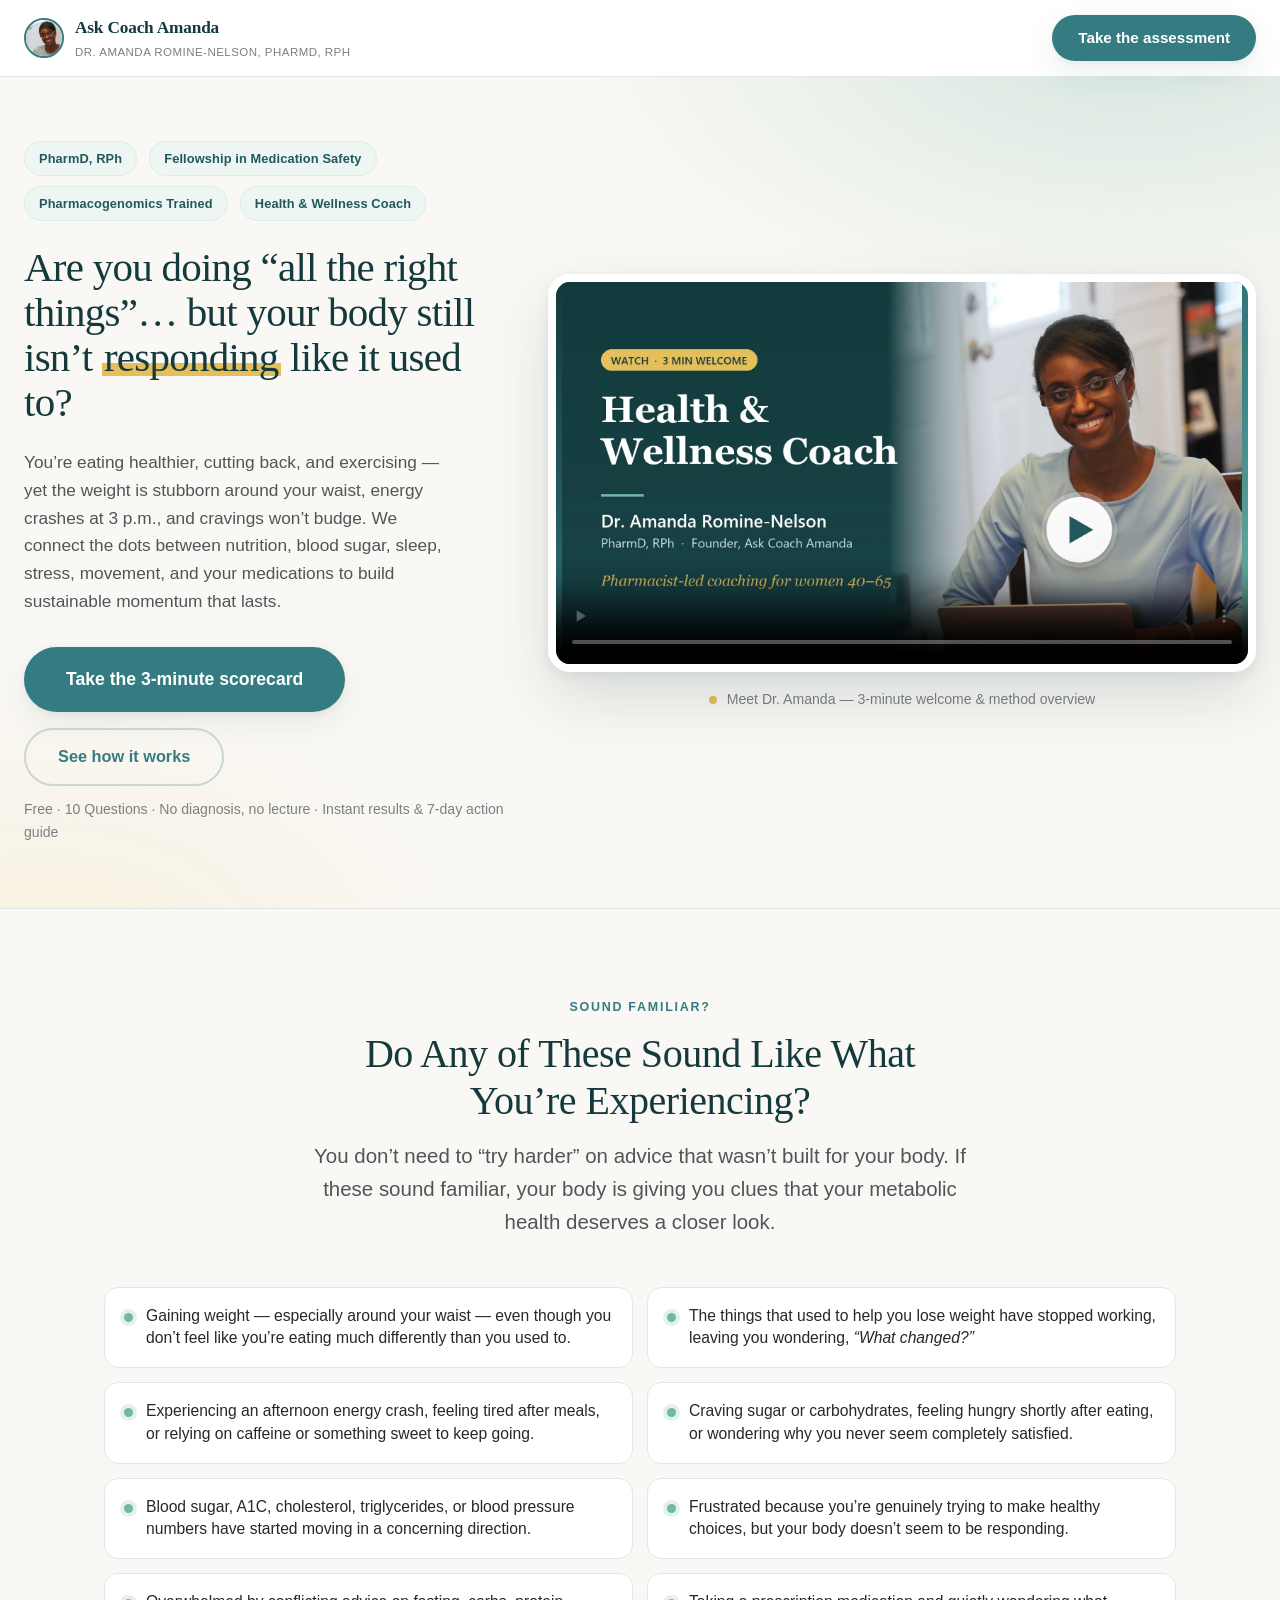
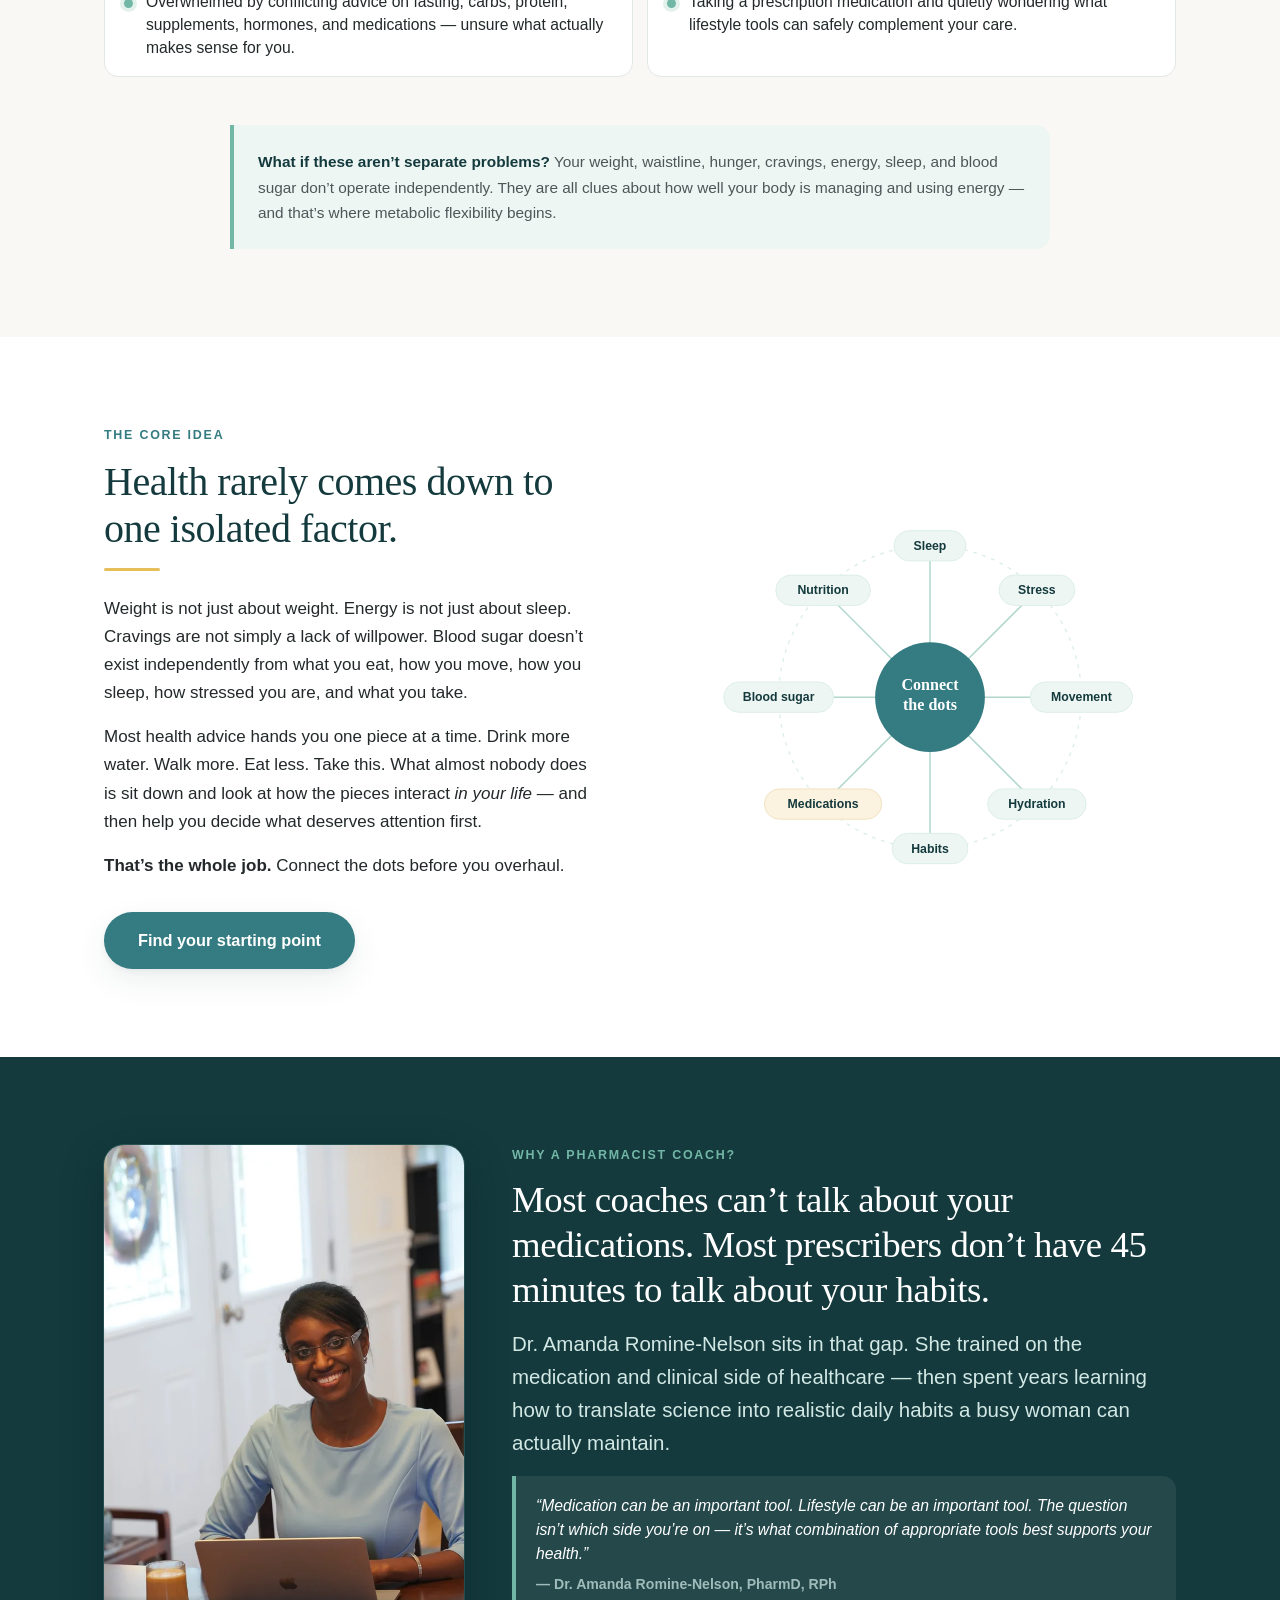
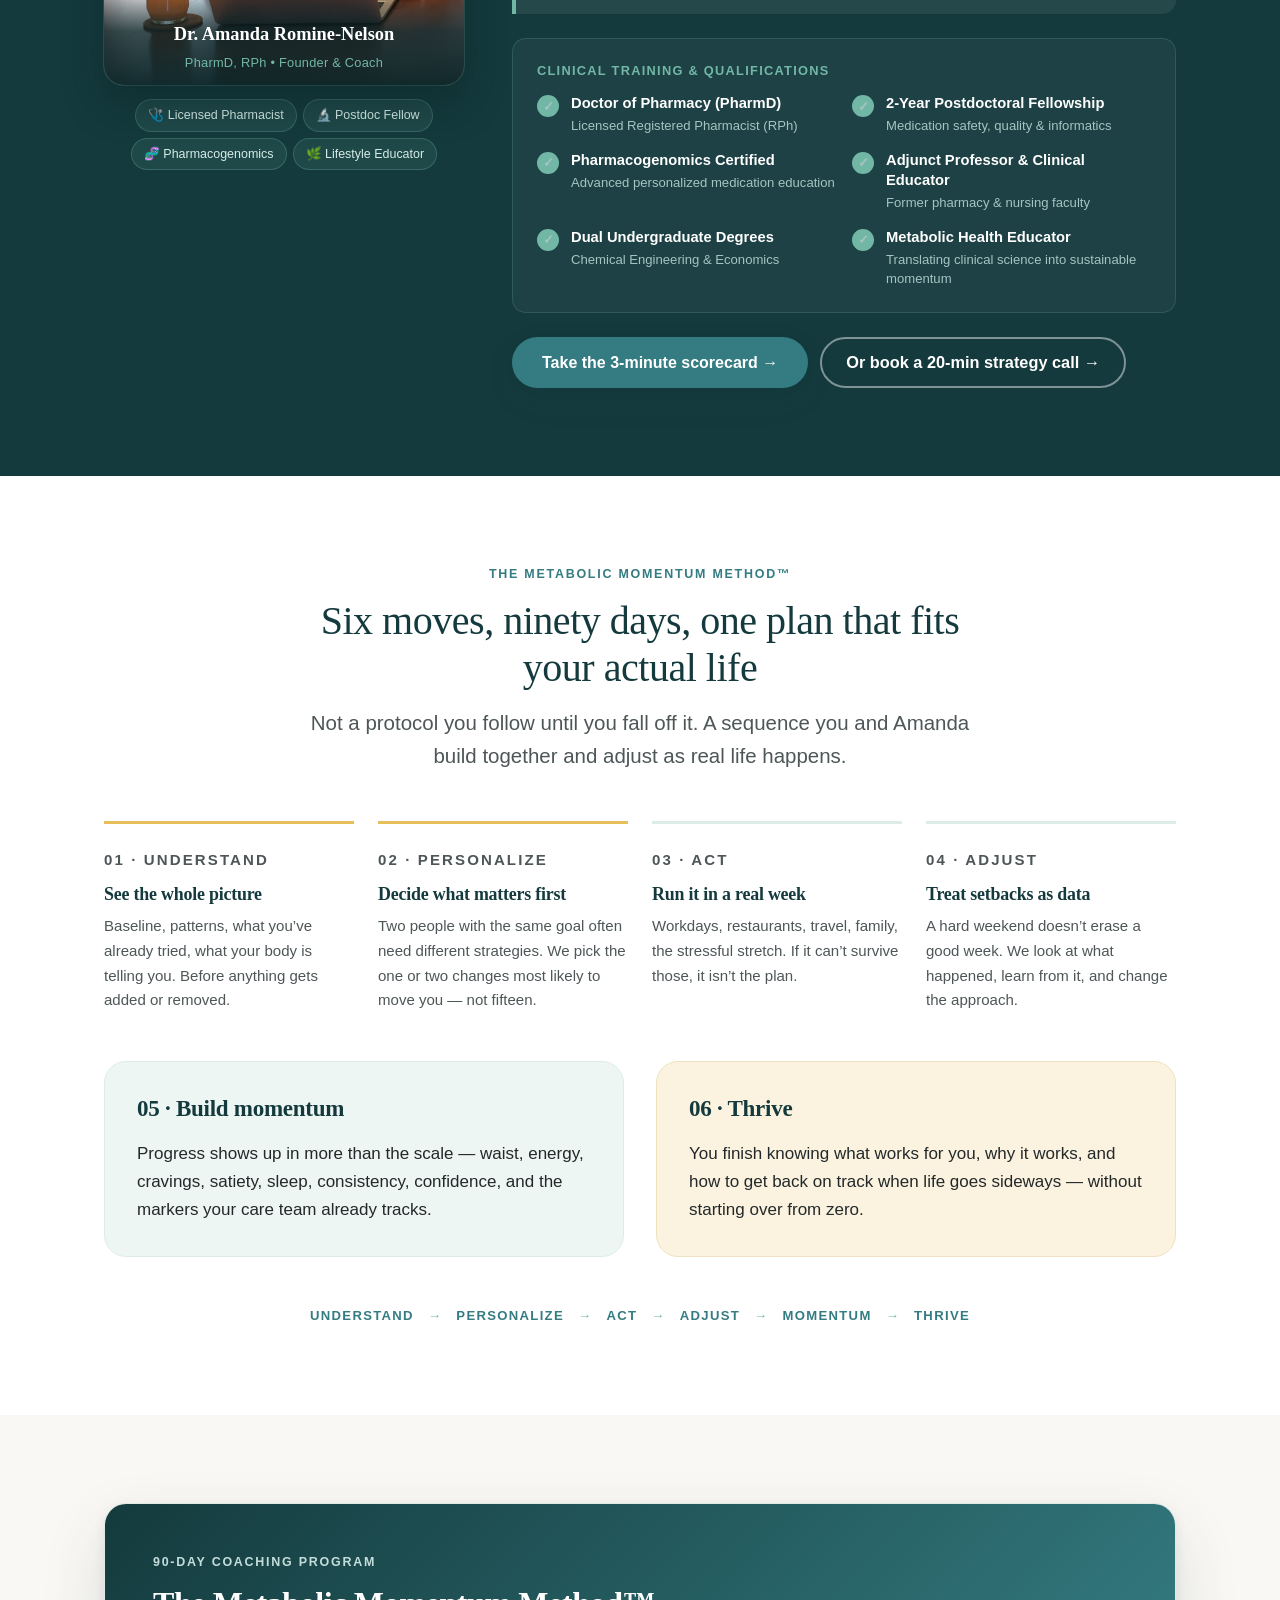
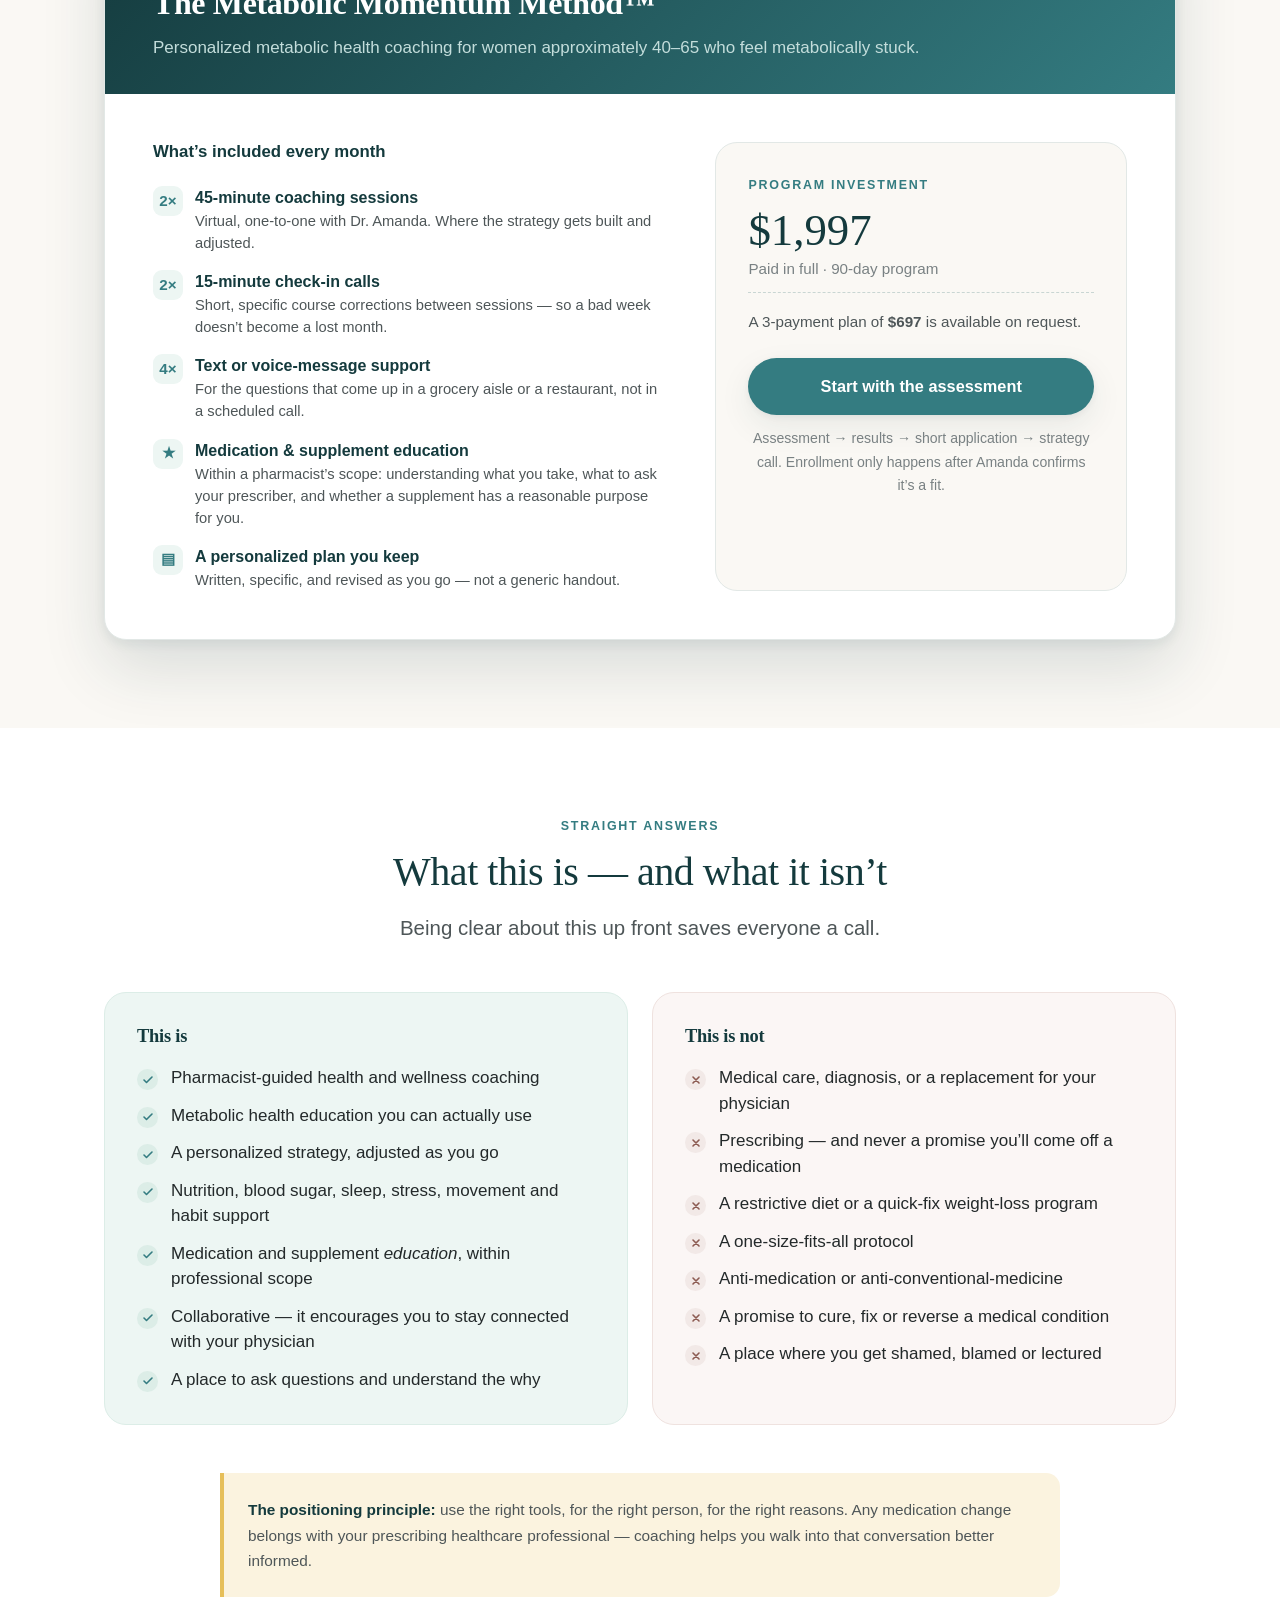
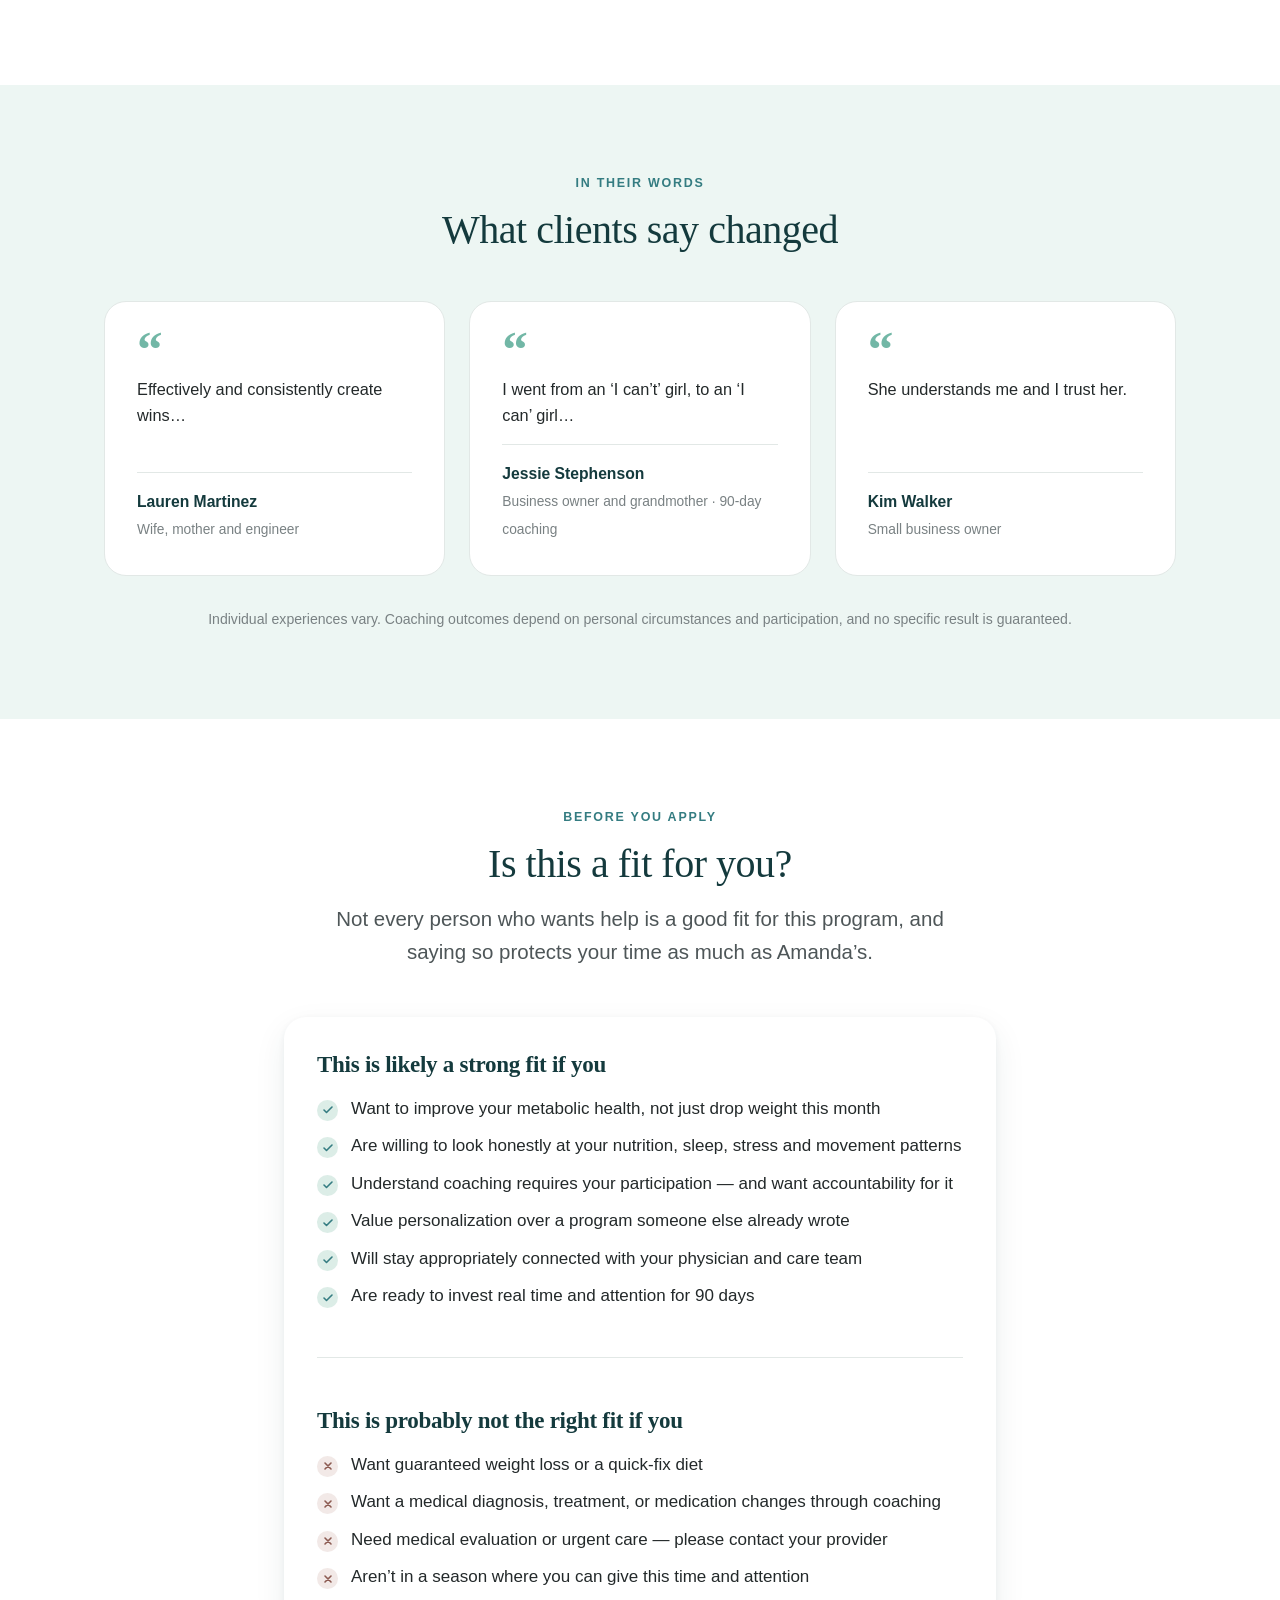
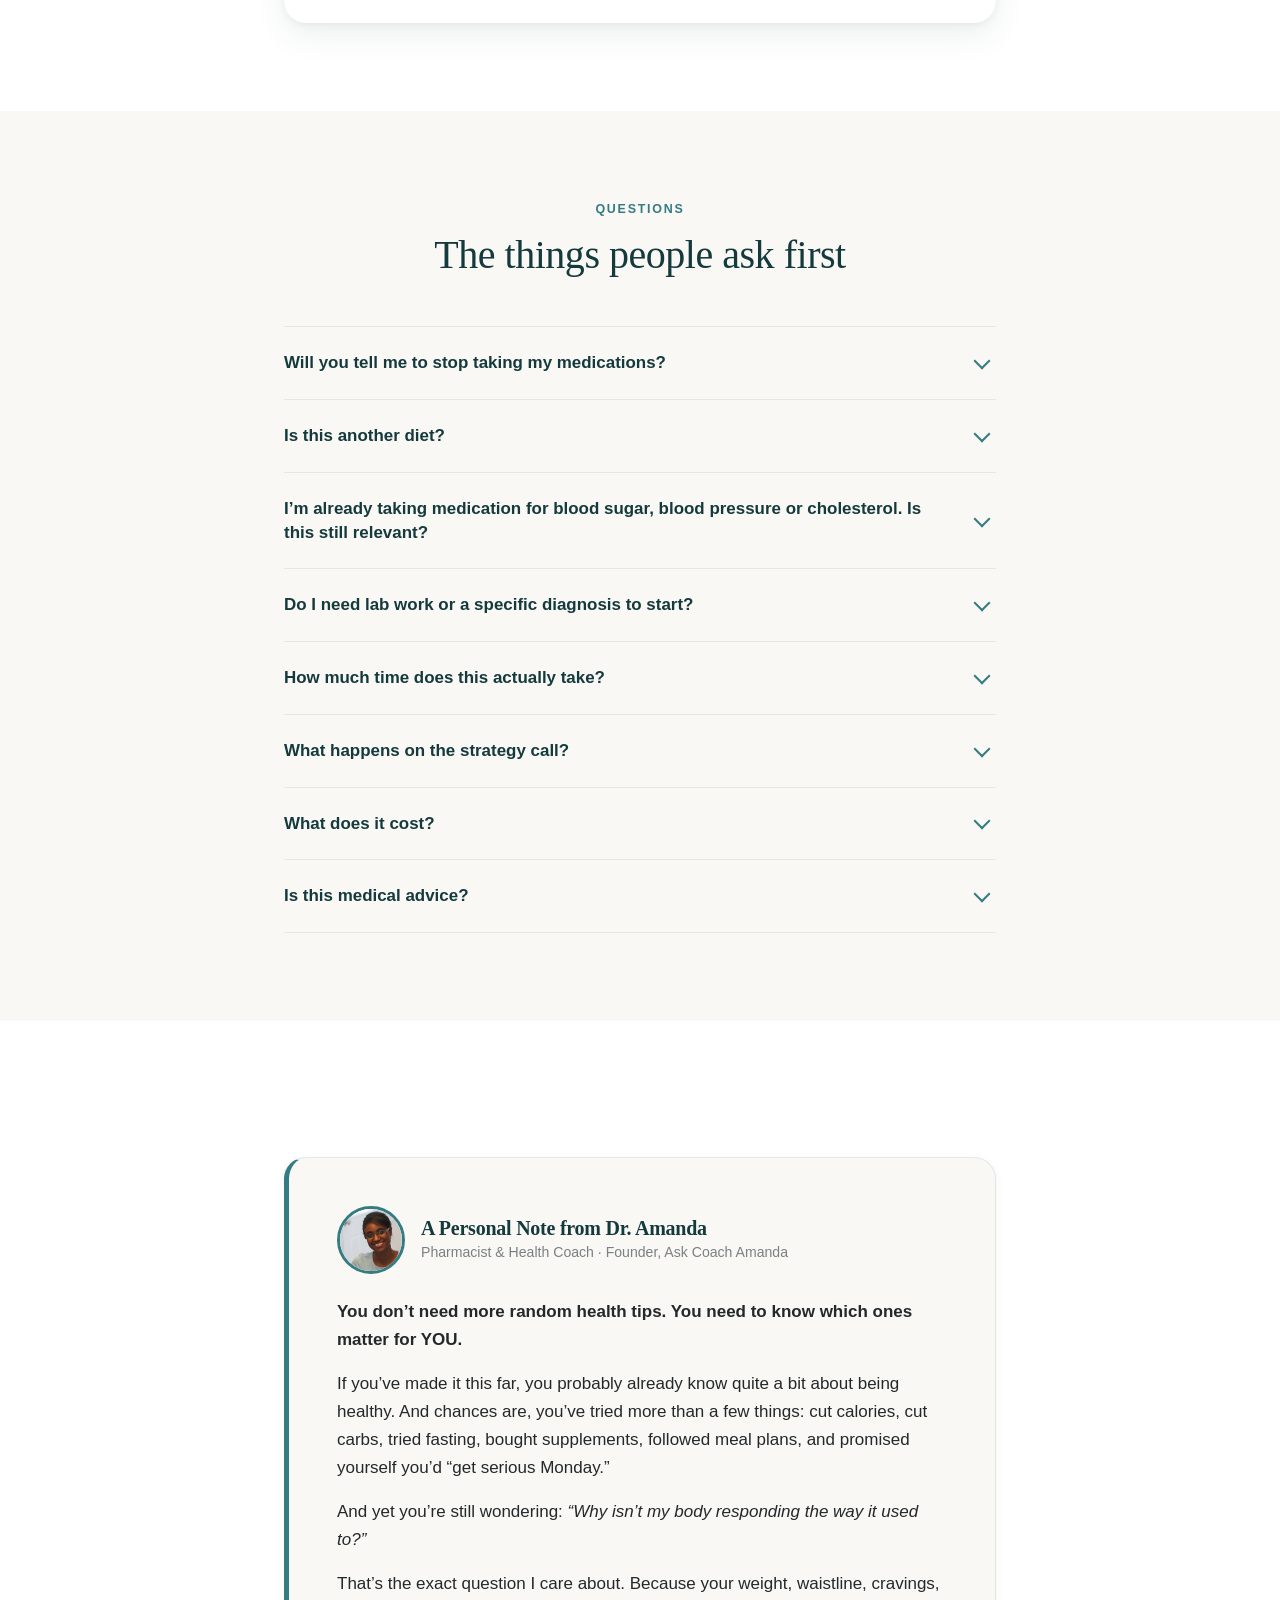
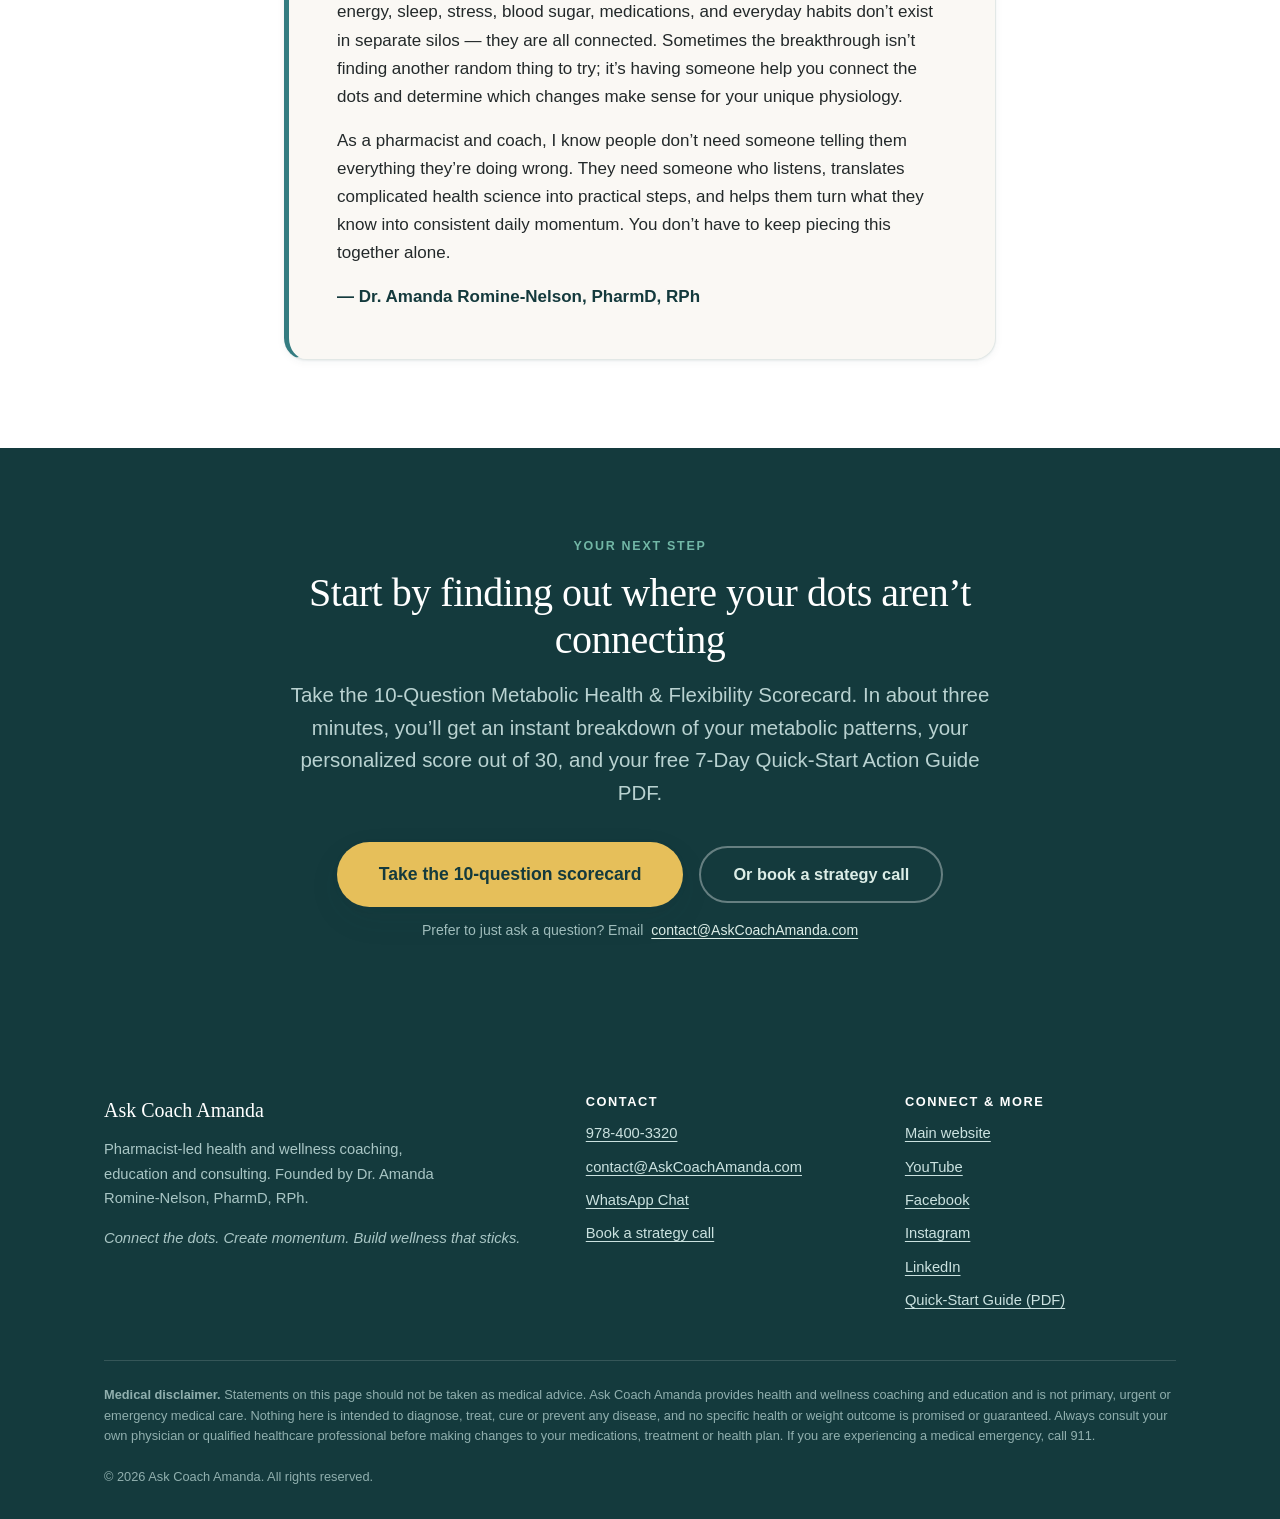
==== commit c7d9d405: "Cache-bust video thumbnail so browsers load the new poster Co-Authored-By: Claude Opus 5.5 <noreply@" ====
--- a/index.html
+++ b/index.html
@@ -264,7 +264,7 @@
       <!-- Video Slot with Real Client Video -->
       <div class="video-slot">
         <div class="video-frame" id="video-frame">
-          <video controls playsinline preload="metadata" poster="assets/img/video-poster.webp" width="960" height="540">
+          <video controls playsinline preload="metadata" poster="assets/img/video-poster.webp?v=2" width="960" height="540">
             <source src="assets/video/welcome.mp4" type="video/mp4">
             <p>Your browser does not support HTML5 video. <a href="assets/video/welcome.mp4">Download the video directly</a>.</p>
           </video>
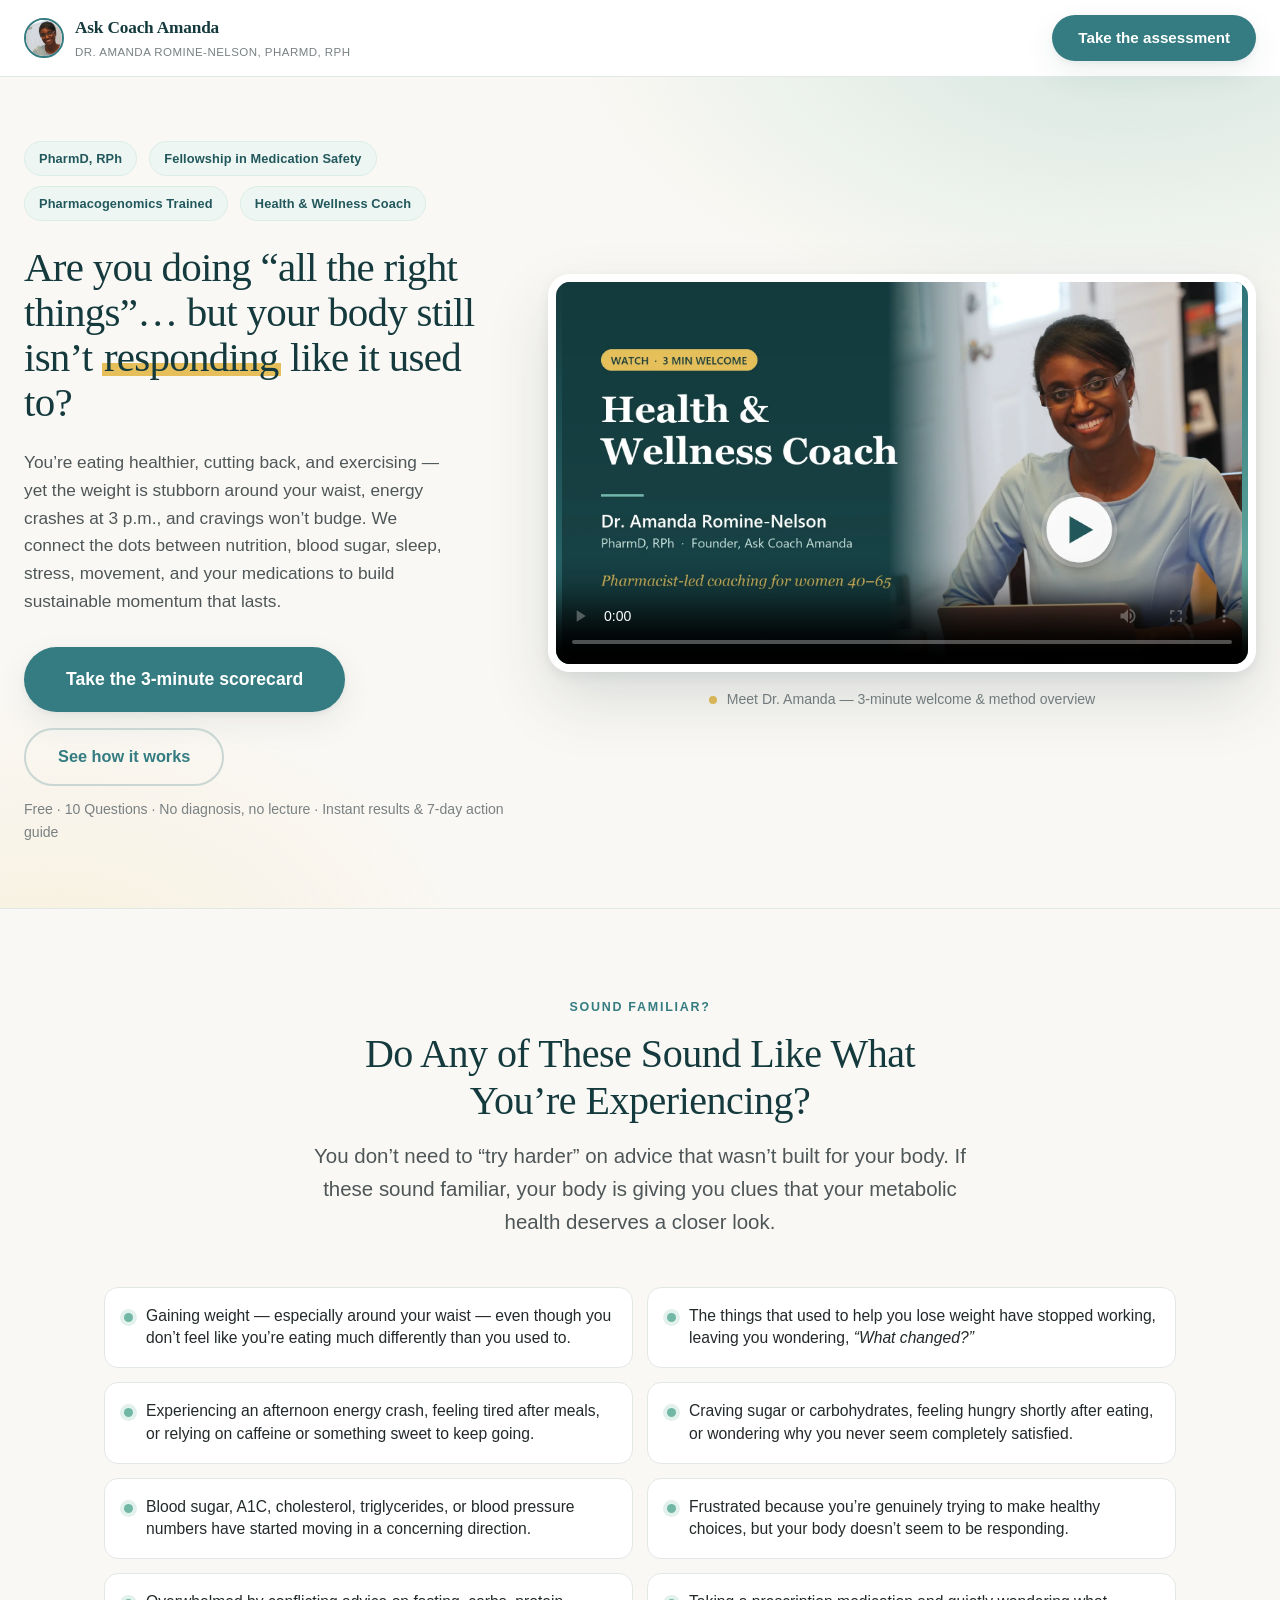
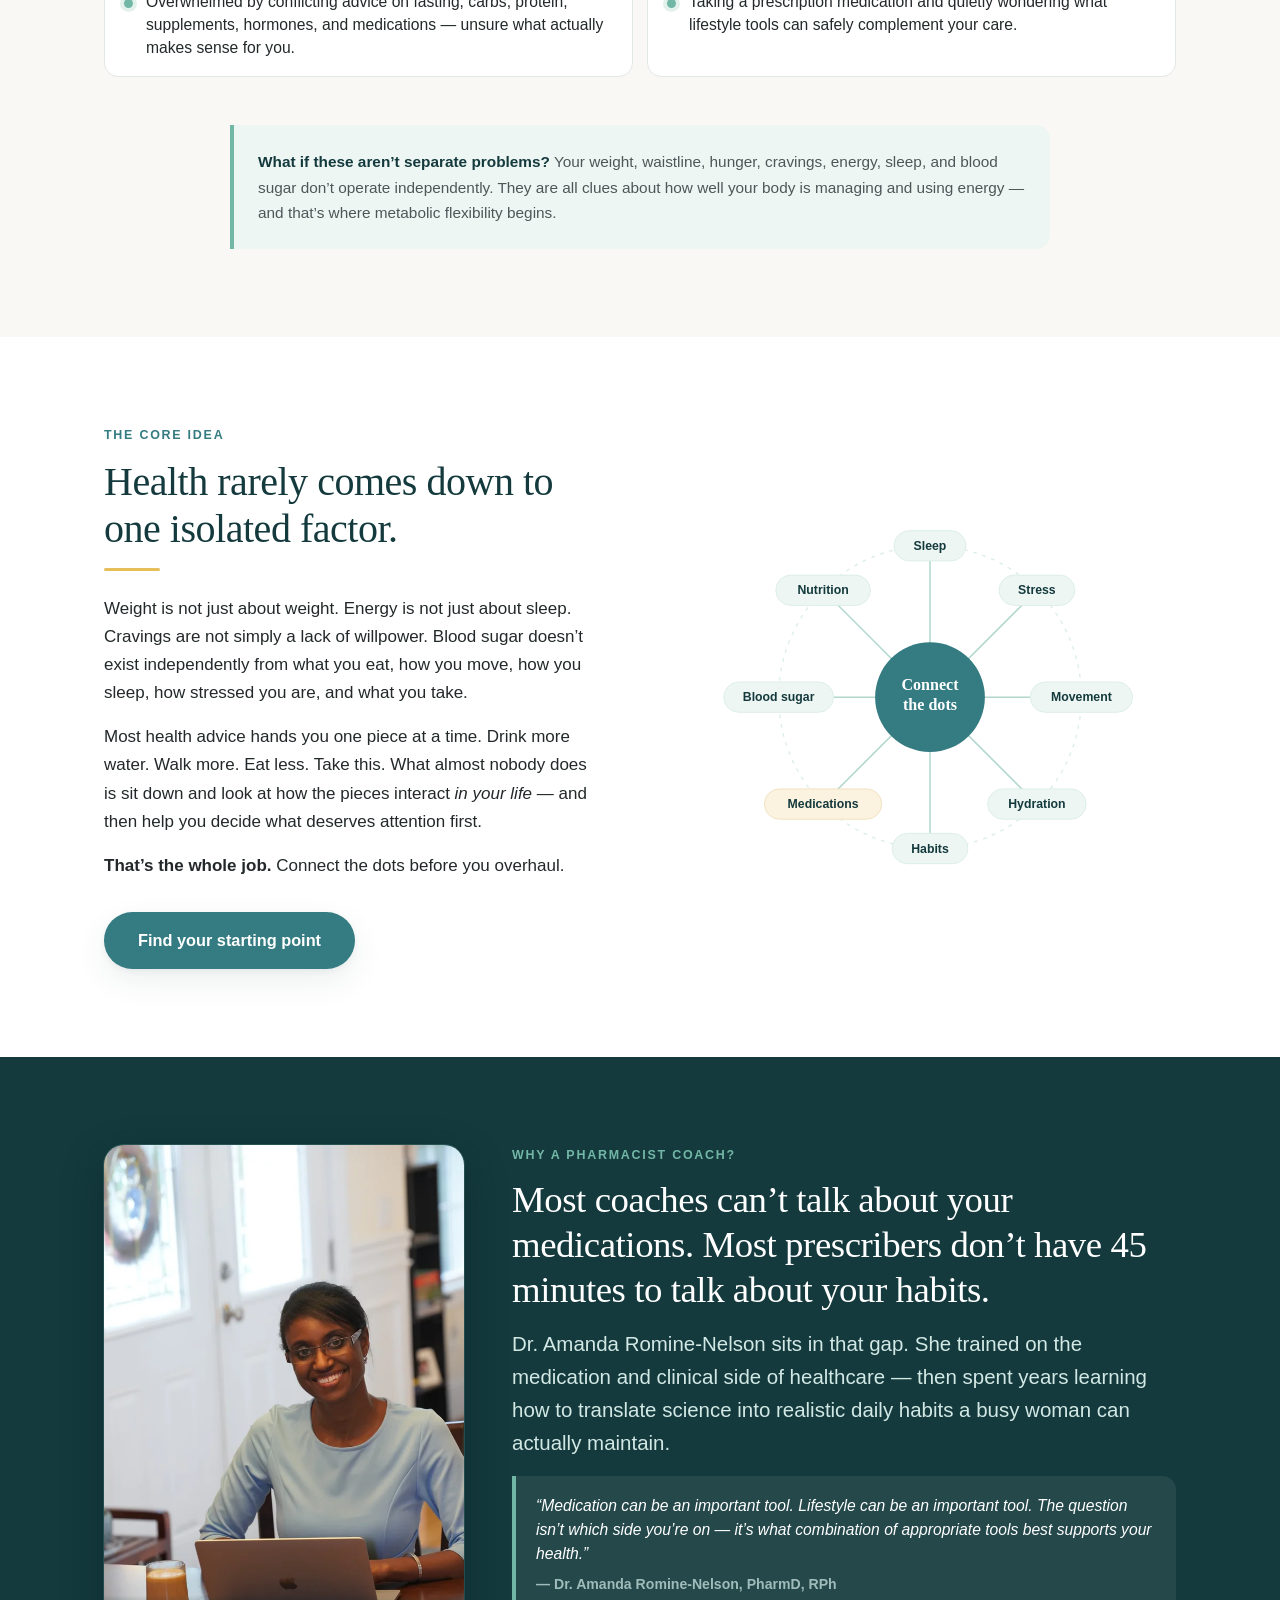
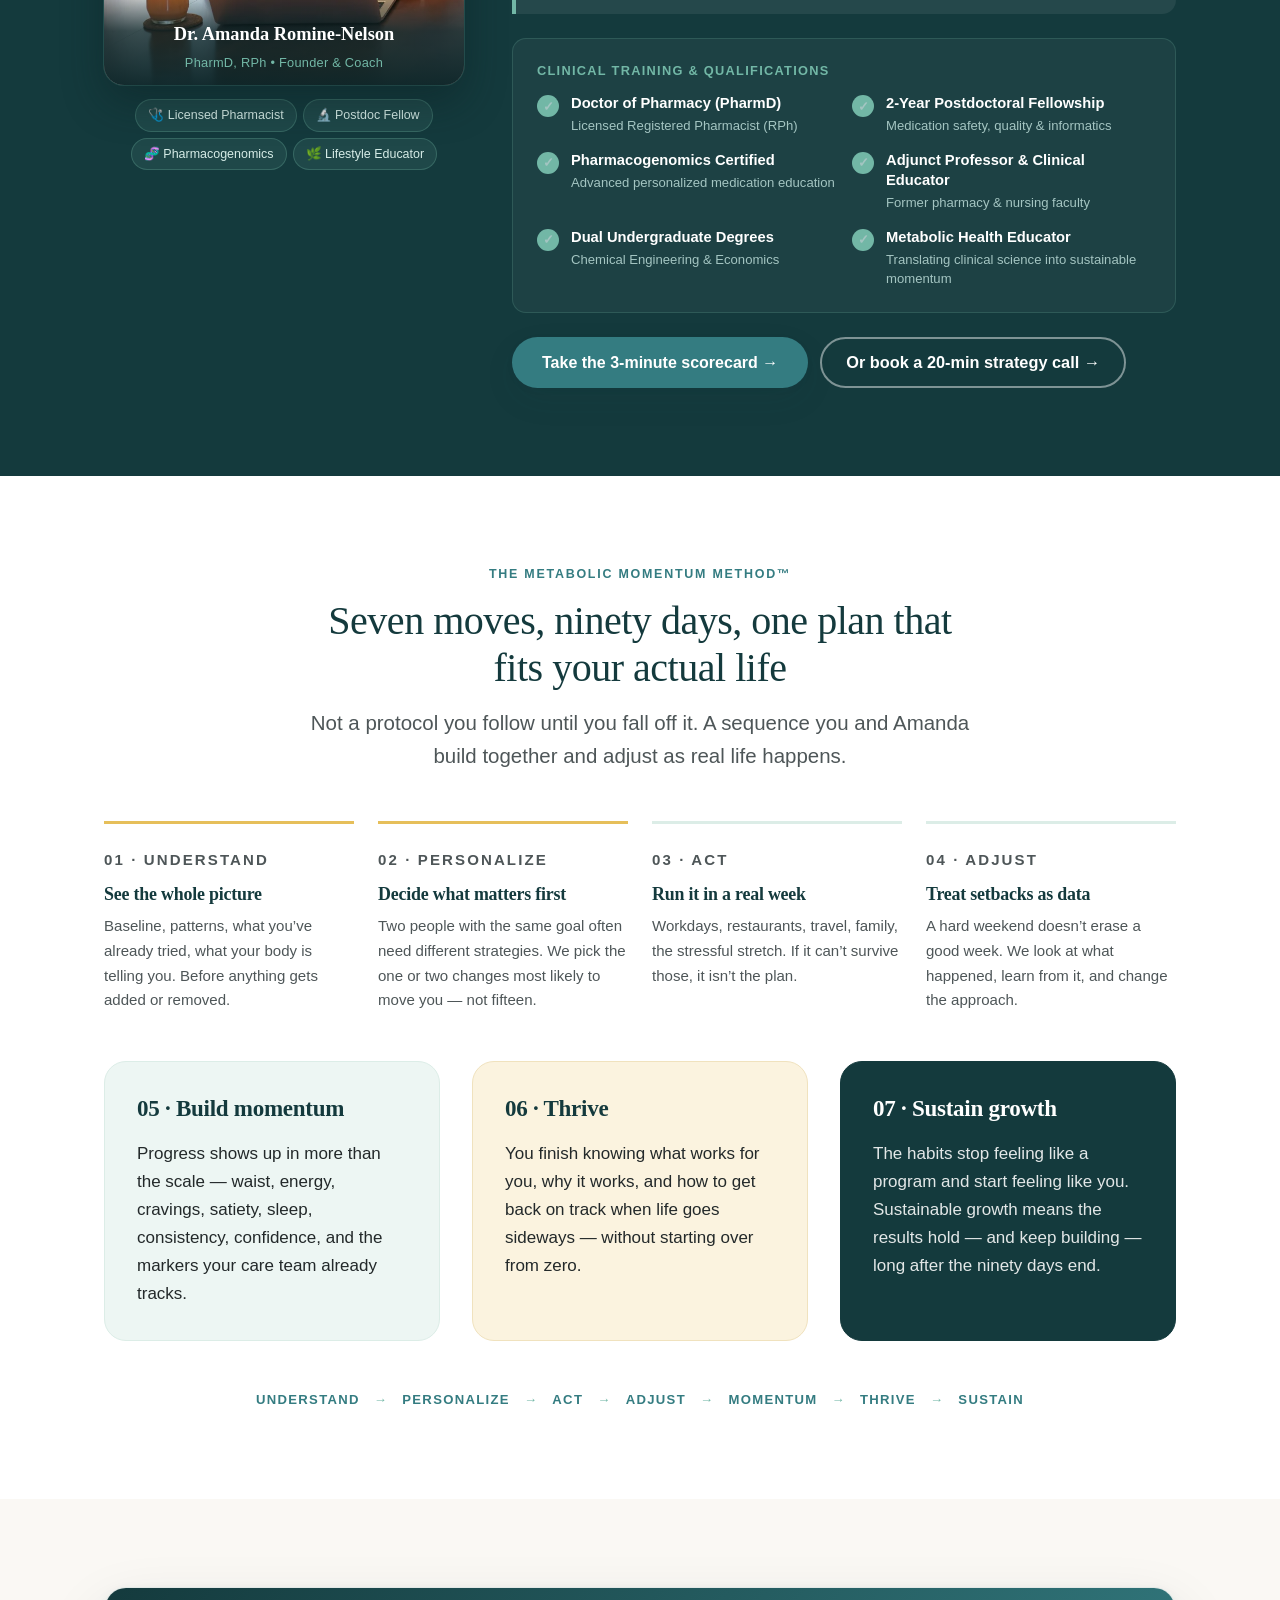
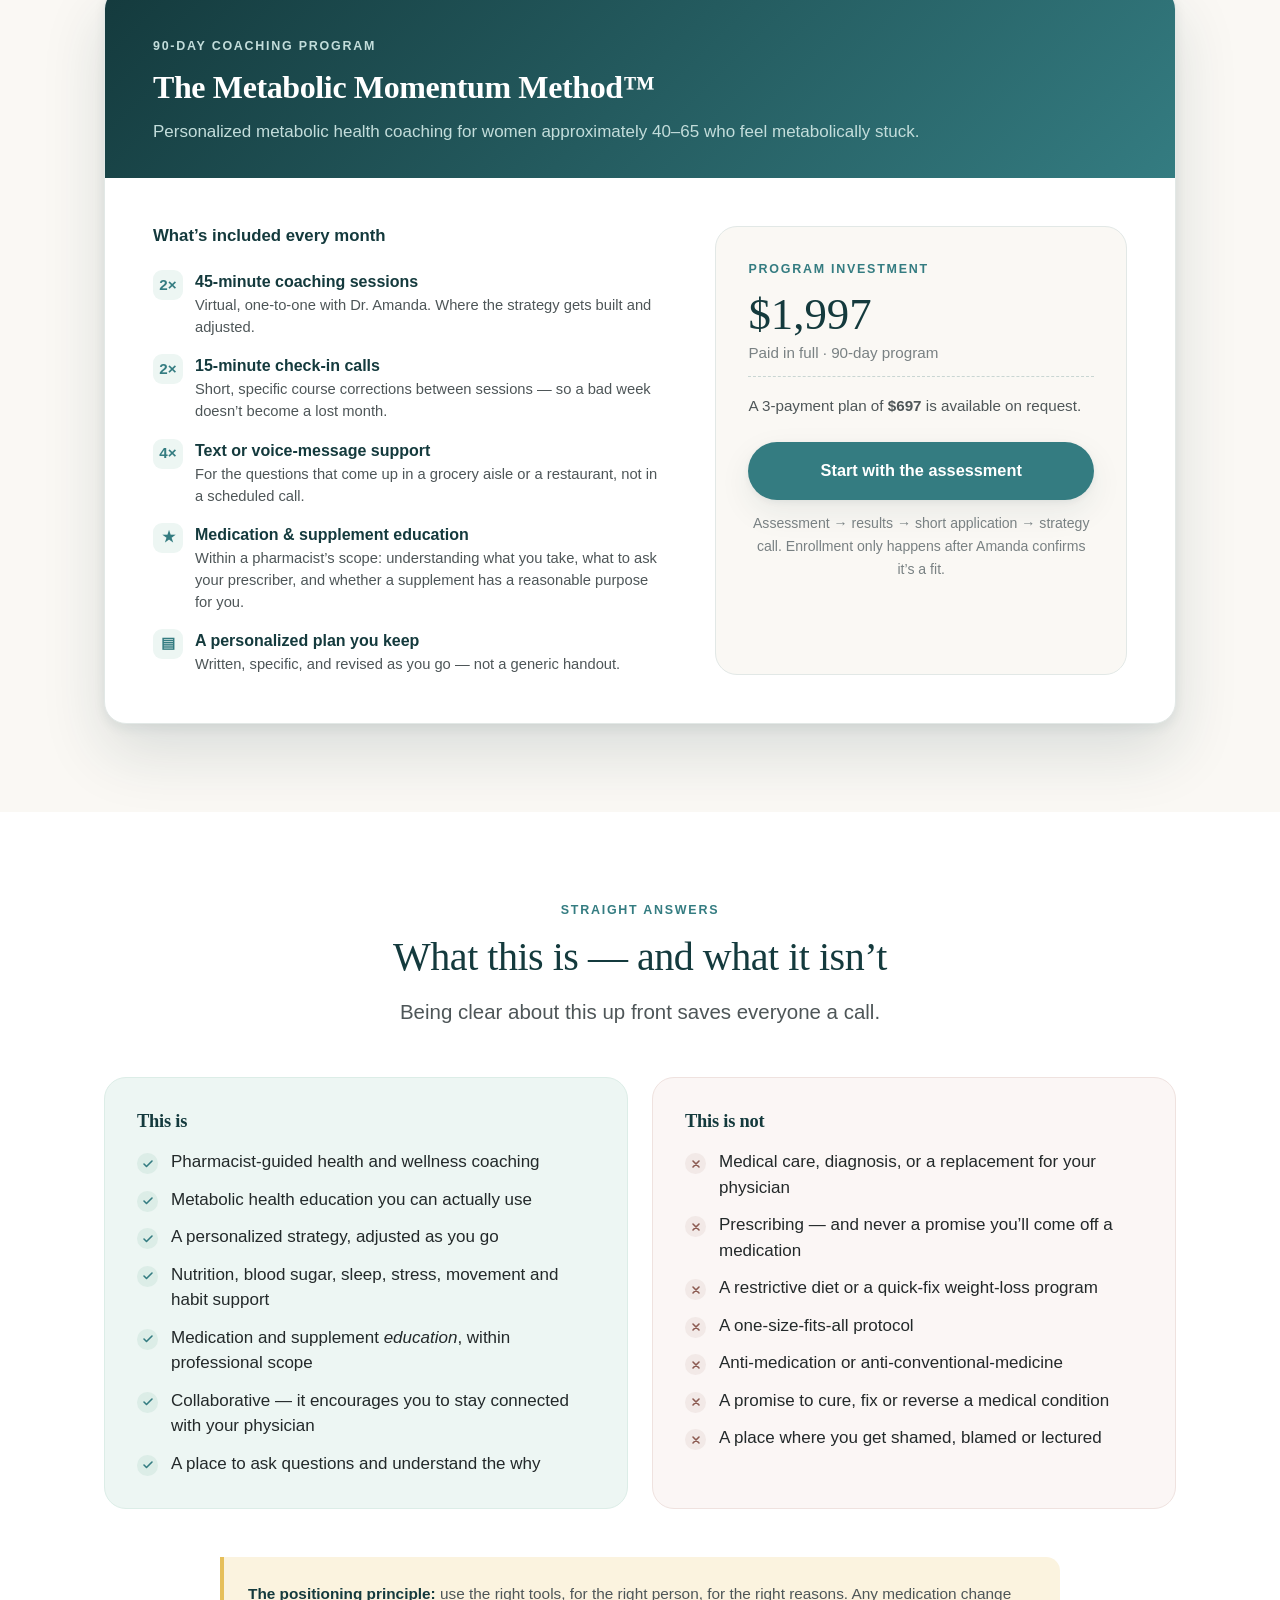
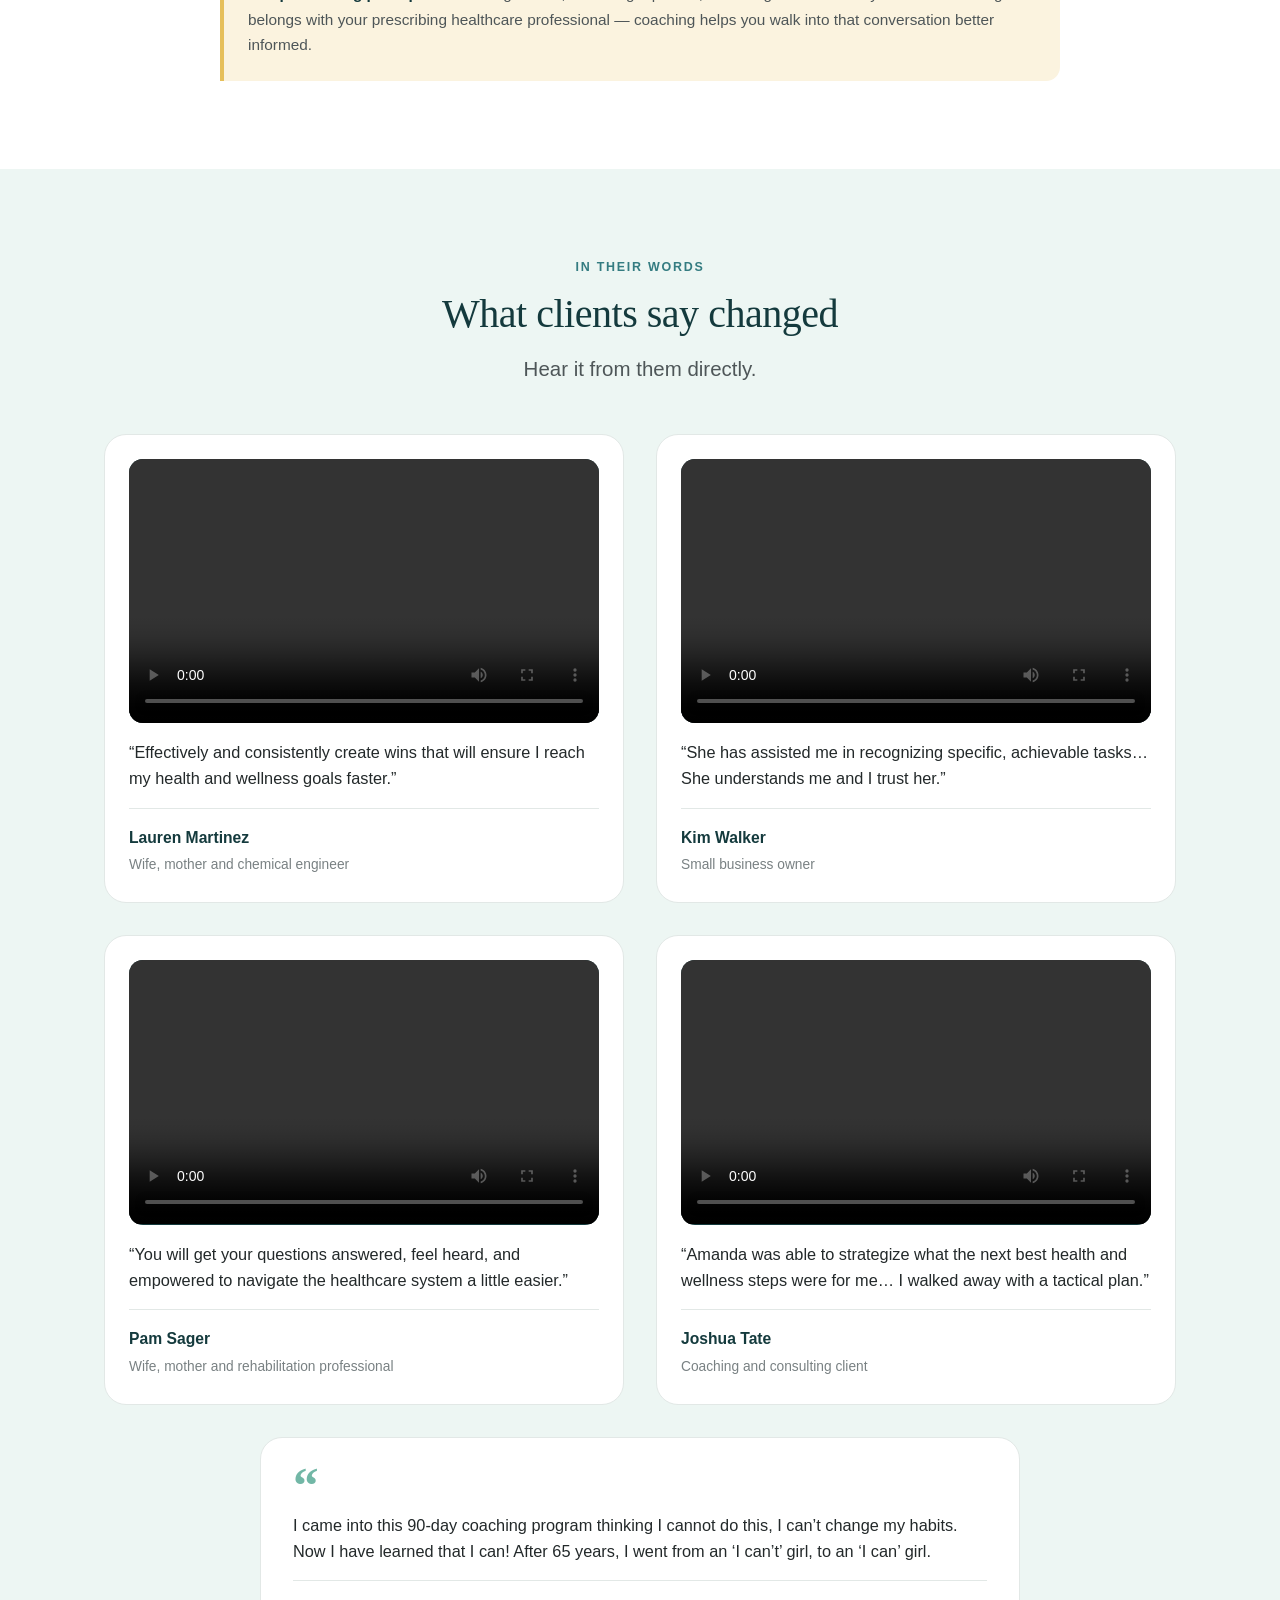
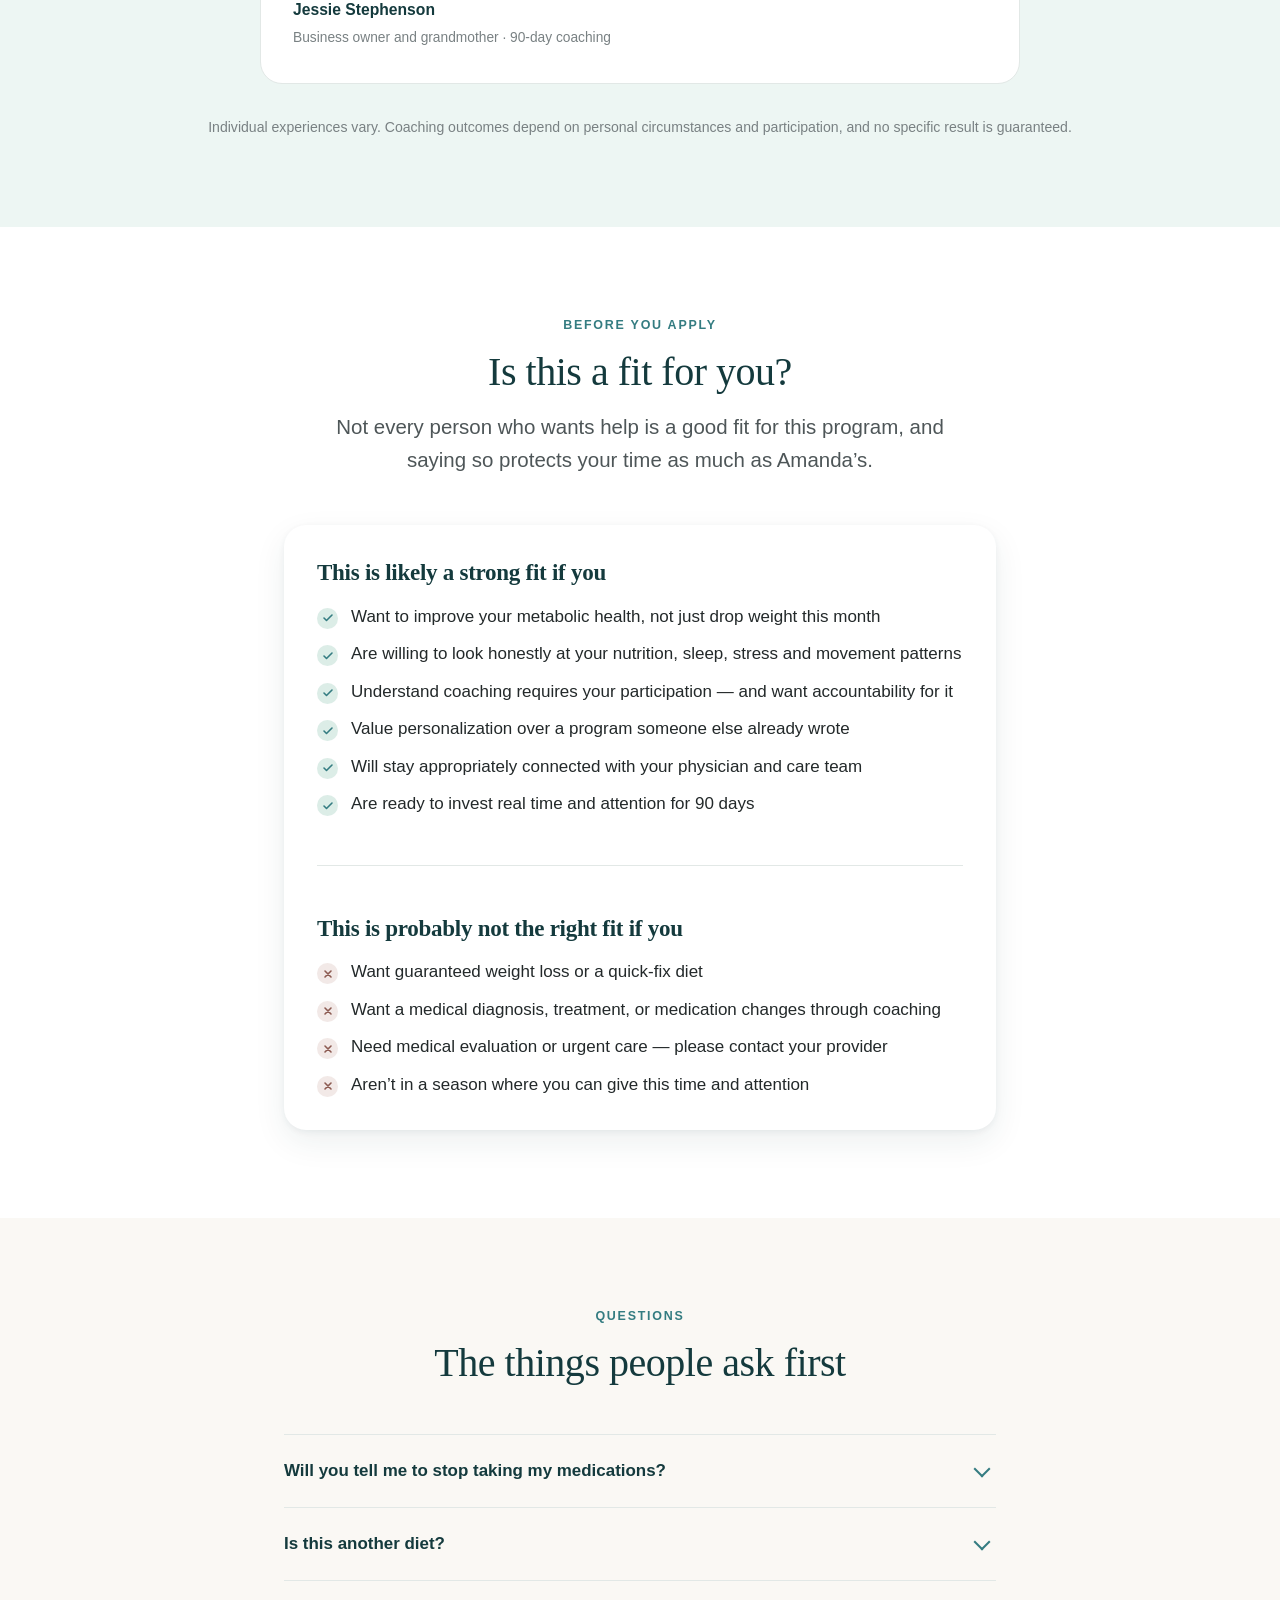
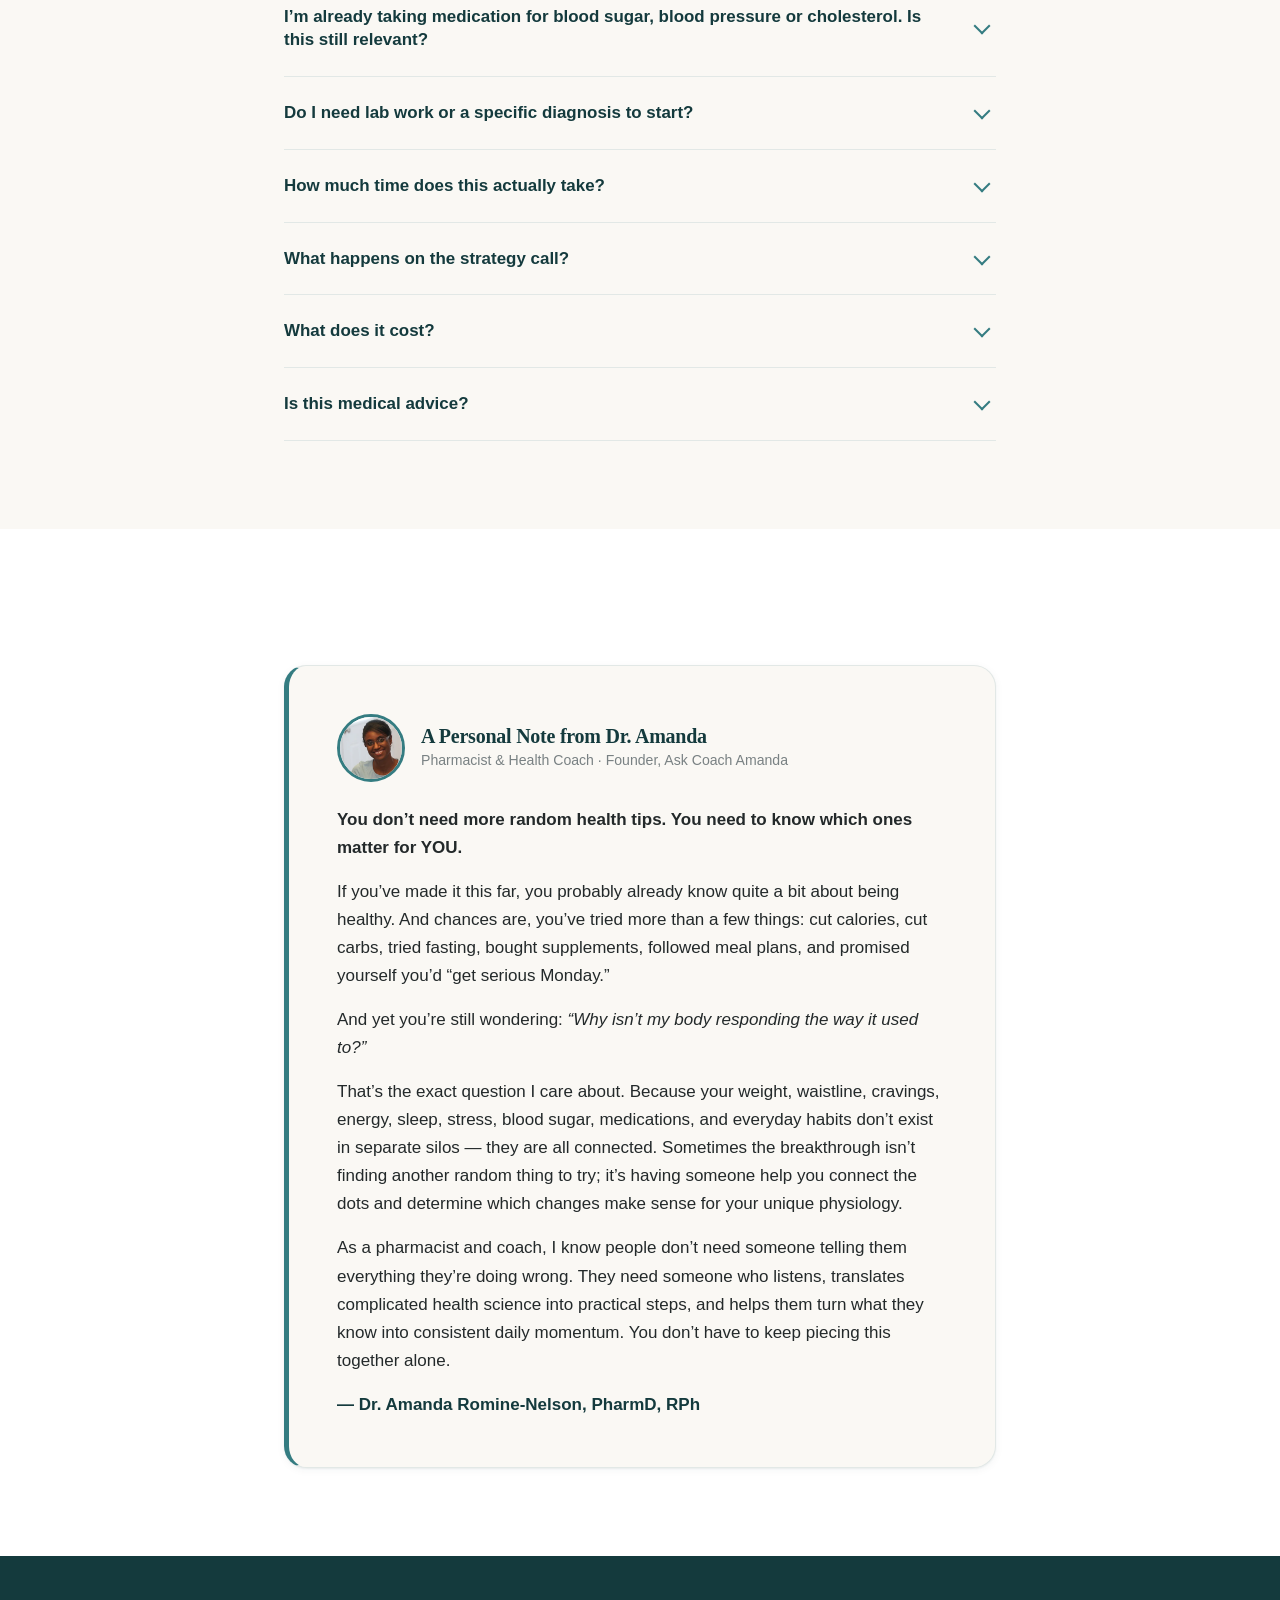
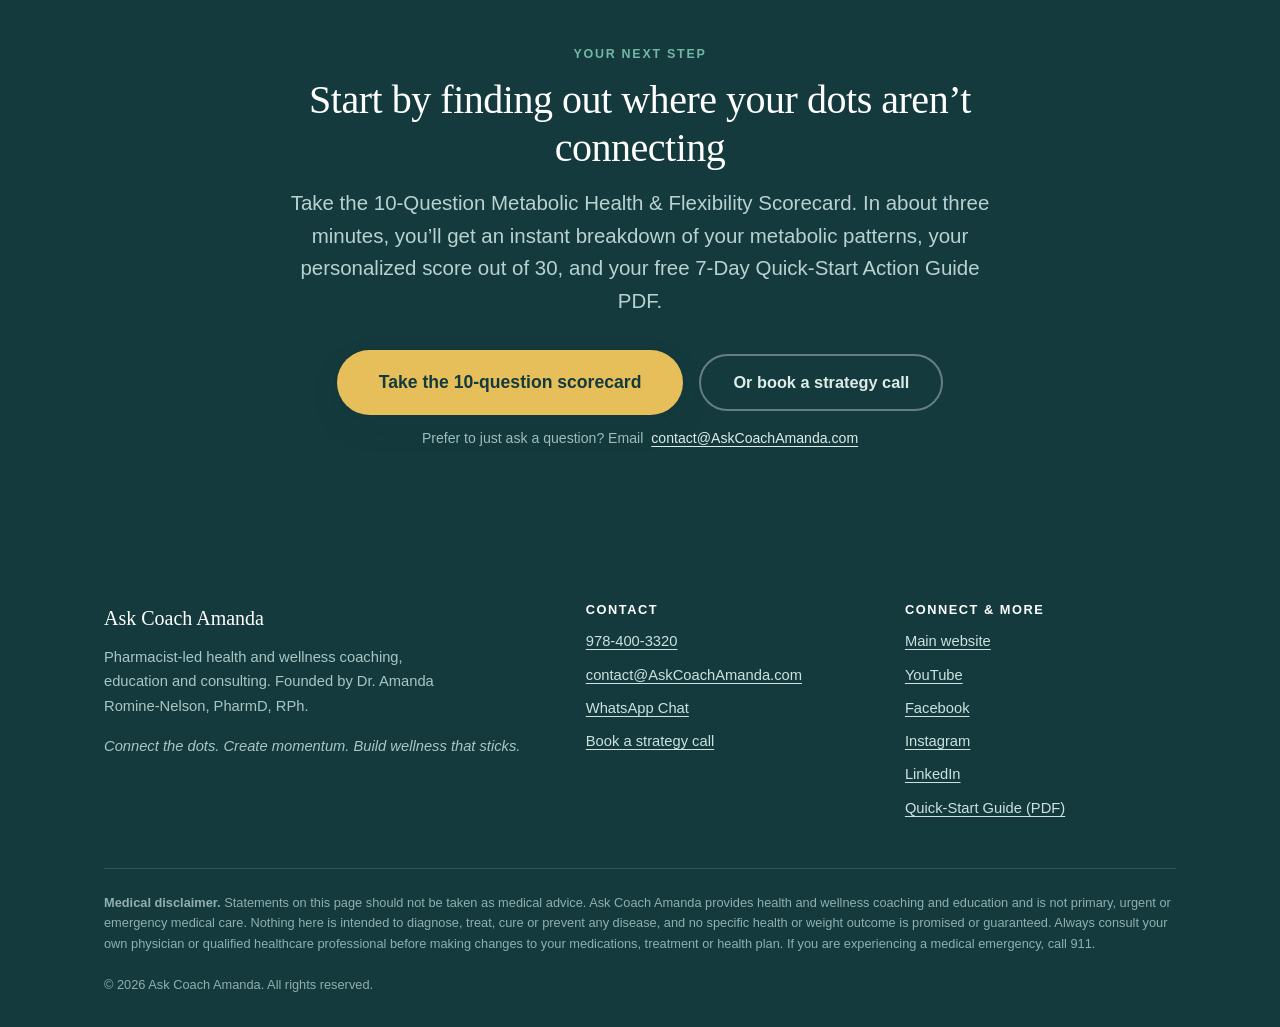
==== commit c37fdaaf: "Add Sustain growth as method step 7 and video testimonials - Method section: seven moves, new "07 · " ====
--- a/index.html
+++ b/index.html
@@ -27,8 +27,8 @@
 
 <link rel="preconnect" href="https://fonts.googleapis.com">
 <link rel="preconnect" href="https://fonts.gstatic.com" crossorigin>
-<link rel="stylesheet" href="assets/css/brand.css?v=20260921_v2">
-<link rel="stylesheet" href="assets/css/funnel.css?v=20260927_hero2">
+<link rel="stylesheet" href="assets/css/brand.css?v=20261024_step7">
+<link rel="stylesheet" href="assets/css/funnel.css?v=20261024_videos">
 <style>
 /* Match header width to the wider hero on this page */
 .site-header__inner { max-width: 1280px; }
@@ -469,7 +469,7 @@
     <div class="wrap">
       <div class="section-head center">
         <p class="eyebrow">The Metabolic Momentum Method&trade;</p>
-        <h2>Six moves, ninety days, one plan that fits your actual life</h2>
+        <h2>Seven moves, ninety days, one plan that fits your actual life</h2>
         <p class="lede">Not a protocol you follow until you fall off it. A sequence you and Amanda build together and adjust as real life happens.</p>
       </div>
 
@@ -496,7 +496,7 @@
         </div>
       </div>
 
-      <div class="grid grid-2 mt7" style="gap:var(--s6)">
+      <div class="grid grid-3 mt7" style="gap:var(--s6)">
         <div class="card card--mint">
           <h3>05 &middot; Build momentum</h3>
           <p class="mb0">Progress shows up in more than the scale &mdash; waist, energy, cravings, satiety, sleep, consistency, confidence, and the markers your care team already tracks.</p>
@@ -505,11 +505,15 @@
           <h3>06 &middot; Thrive</h3>
           <p class="mb0">You finish knowing what works for you, why it works, and how to get back on track when life goes sideways &mdash; without starting over from zero.</p>
         </div>
+        <div class="card card--teal">
+          <h3>07 &middot; Sustain growth</h3>
+          <p class="mb0">The habits stop feeling like a program and start feeling like you. Sustainable growth means the results hold &mdash; and keep building &mdash; long after the ninety days end.</p>
+        </div>
       </div>
 
       <div class="center mt7">
         <p class="arrow-path" style="justify-content:center">
-          <span>Understand</span><span>Personalize</span><span>Act</span><span>Adjust</span><span>Momentum</span><span>Thrive</span>
+          <span>Understand</span><span>Personalize</span><span>Act</span><span>Adjust</span><span>Momentum</span><span>Thrive</span><span>Sustain</span>
         </p>
       </div>
     </div>
@@ -619,23 +623,43 @@
       <div class="section-head center">
         <p class="eyebrow">In their words</p>
         <h2>What clients say changed</h2>
-      </div>
-      <div class="grid grid-3">
-        <div class="quote-card">
-          <span class="quote-card__mark" aria-hidden="true">&ldquo;</span>
-          <blockquote>Effectively and consistently create wins&hellip;</blockquote>
-          <div class="quote-card__who"><b>Lauren Martinez</b><span>Wife, mother and engineer</span></div>
-        </div>
-        <div class="quote-card">
-          <span class="quote-card__mark" aria-hidden="true">&ldquo;</span>
-          <blockquote>I went from an &lsquo;I can&rsquo;t&rsquo; girl, to an &lsquo;I can&rsquo; girl&hellip;</blockquote>
-          <div class="quote-card__who"><b>Jessie Stephenson</b><span>Business owner and grandmother &middot; 90-day coaching</span></div>
-        </div>
-        <div class="quote-card">
-          <span class="quote-card__mark" aria-hidden="true">&ldquo;</span>
-          <blockquote>She understands me and I trust her.</blockquote>
+        <p class="lede">Hear it from them directly.</p>
+      </div>
+      <!-- Josh's video streams from askcoachamanda.com (~140 MB, over GitHub's 100 MB file limit); the rest are local -->
+      <div class="grid grid-2" style="gap:var(--s6)">
+        <div class="quote-card quote-card--video">
+          <div class="quote-card__video">
+            <video controls preload="metadata" playsinline src="assets/video/testimonials/lauren-martinez.mp4#t=0.5"></video>
+          </div>
+          <blockquote>&ldquo;Effectively and consistently create wins that will ensure I reach my health and wellness goals faster.&rdquo;</blockquote>
+          <div class="quote-card__who"><b>Lauren Martinez</b><span>Wife, mother and chemical engineer</span></div>
+        </div>
+        <div class="quote-card quote-card--video">
+          <div class="quote-card__video">
+            <video controls preload="metadata" playsinline src="assets/video/testimonials/kim-walker.mp4#t=0.5"></video>
+          </div>
+          <blockquote>&ldquo;She has assisted me in recognizing specific, achievable tasks&hellip; She understands me and I trust her.&rdquo;</blockquote>
           <div class="quote-card__who"><b>Kim Walker</b><span>Small business owner</span></div>
         </div>
+        <div class="quote-card quote-card--video">
+          <div class="quote-card__video">
+            <video controls preload="metadata" playsinline src="assets/video/testimonials/pam-sager.mp4#t=0.5"></video>
+          </div>
+          <blockquote>&ldquo;You will get your questions answered, feel heard, and empowered to navigate the healthcare system a little easier.&rdquo;</blockquote>
+          <div class="quote-card__who"><b>Pam Sager</b><span>Wife, mother and rehabilitation professional</span></div>
+        </div>
+        <div class="quote-card quote-card--video">
+          <div class="quote-card__video">
+            <video controls preload="metadata" playsinline src="https://askcoachamanda.com/wp-content/uploads/2022/10/Video-of-Josh-T.mp4#t=0.5"></video>
+          </div>
+          <blockquote>&ldquo;Amanda was able to strategize what the next best health and wellness steps were for me&hellip; I walked away with a tactical plan.&rdquo;</blockquote>
+          <div class="quote-card__who"><b>Joshua Tate</b><span>Coaching and consulting client</span></div>
+        </div>
+      </div>
+      <div class="quote-card mt6" style="max-width:760px;margin-left:auto;margin-right:auto">
+        <span class="quote-card__mark" aria-hidden="true">&ldquo;</span>
+        <blockquote>I came into this 90-day coaching program thinking I cannot do this, I can&rsquo;t change my habits. Now I have learned that I can! After 65 years, I went from an &lsquo;I can&rsquo;t&rsquo; girl, to an &lsquo;I can&rsquo; girl.</blockquote>
+        <div class="quote-card__who"><b>Jessie Stephenson</b><span>Business owner and grandmother &middot; 90-day coaching</span></div>
       </div>
       <p class="center small muted mt6">Individual experiences vary. Coaching outcomes depend on personal circumstances and participation, and no specific result is guaranteed.</p>
     </div>
--- a/assets/css/brand.css
+++ b/assets/css/brand.css
@@ -212,6 +212,8 @@
 .card--raised { box-shadow: var(--shadow); border-color: transparent; }
 .card--mint { background: var(--mint-tint); border-color: var(--mint-tint-2); }
 .card--gold { background: var(--gold-tint); border-color: #F0E2BE; }
+.card--teal { background: var(--teal-ink); border-color: var(--teal-ink); color: rgba(255,255,255,.88); }
+.card--teal h3 { color: #fff; }
 .card__num {
   font-family: var(--display); font-size: 1.55rem; font-weight: 600;
   width: 46px; height: 46px; border-radius: 50%;
--- a/assets/css/funnel.css
+++ b/assets/css/funnel.css
@@ -226,6 +226,12 @@
 .quote-card__who { margin-top: auto; padding-top: var(--s4); border-top: 1px solid var(--line); }
 .quote-card__who b { display: block; color: var(--teal-ink); font-size: .98rem; }
 .quote-card__who span { font-size: .86rem; color: var(--ink-faint); }
+.quote-card--video { padding: var(--s5); }
+.quote-card__video {
+  aspect-ratio: 16 / 9; border-radius: var(--r); overflow: hidden;
+  background: var(--teal-ink);
+}
+.quote-card__video video { width: 100%; height: 100%; object-fit: contain; }
 
 /* ------------------------------------------------------------
    FAQ
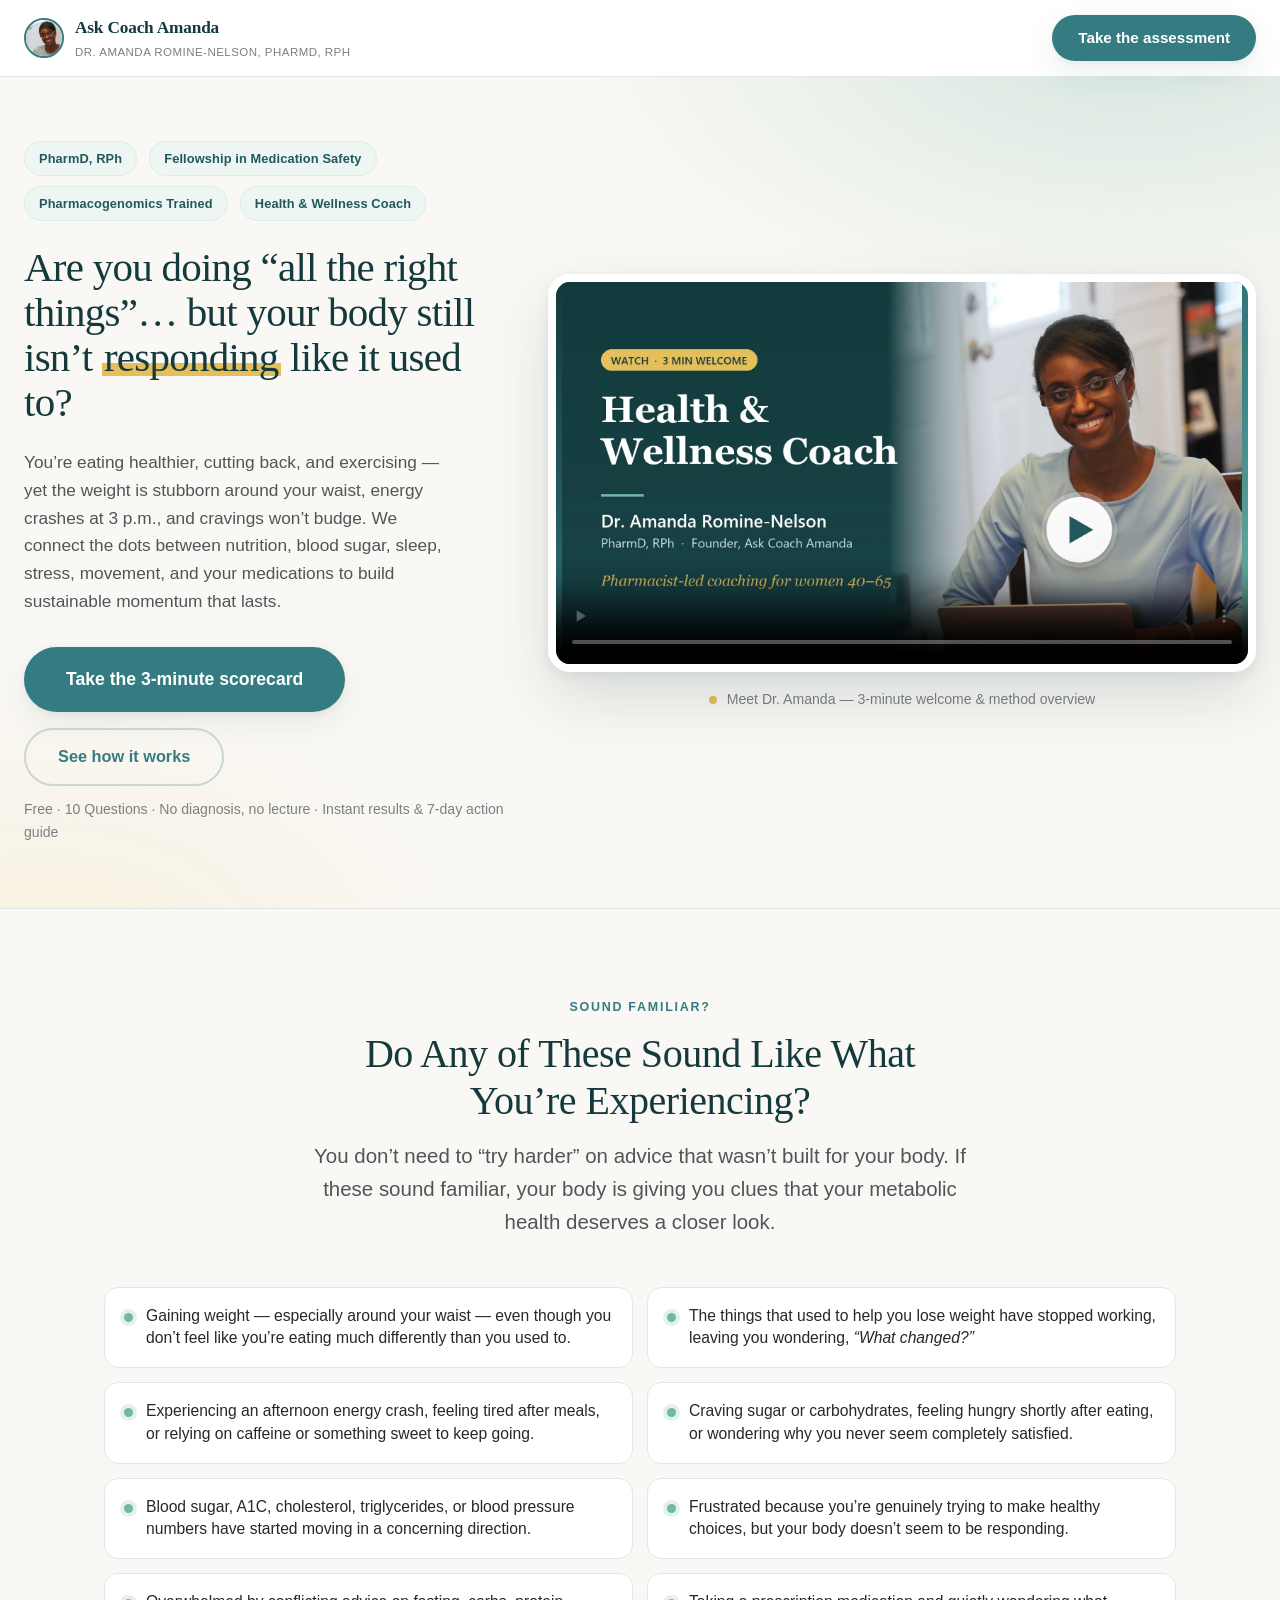
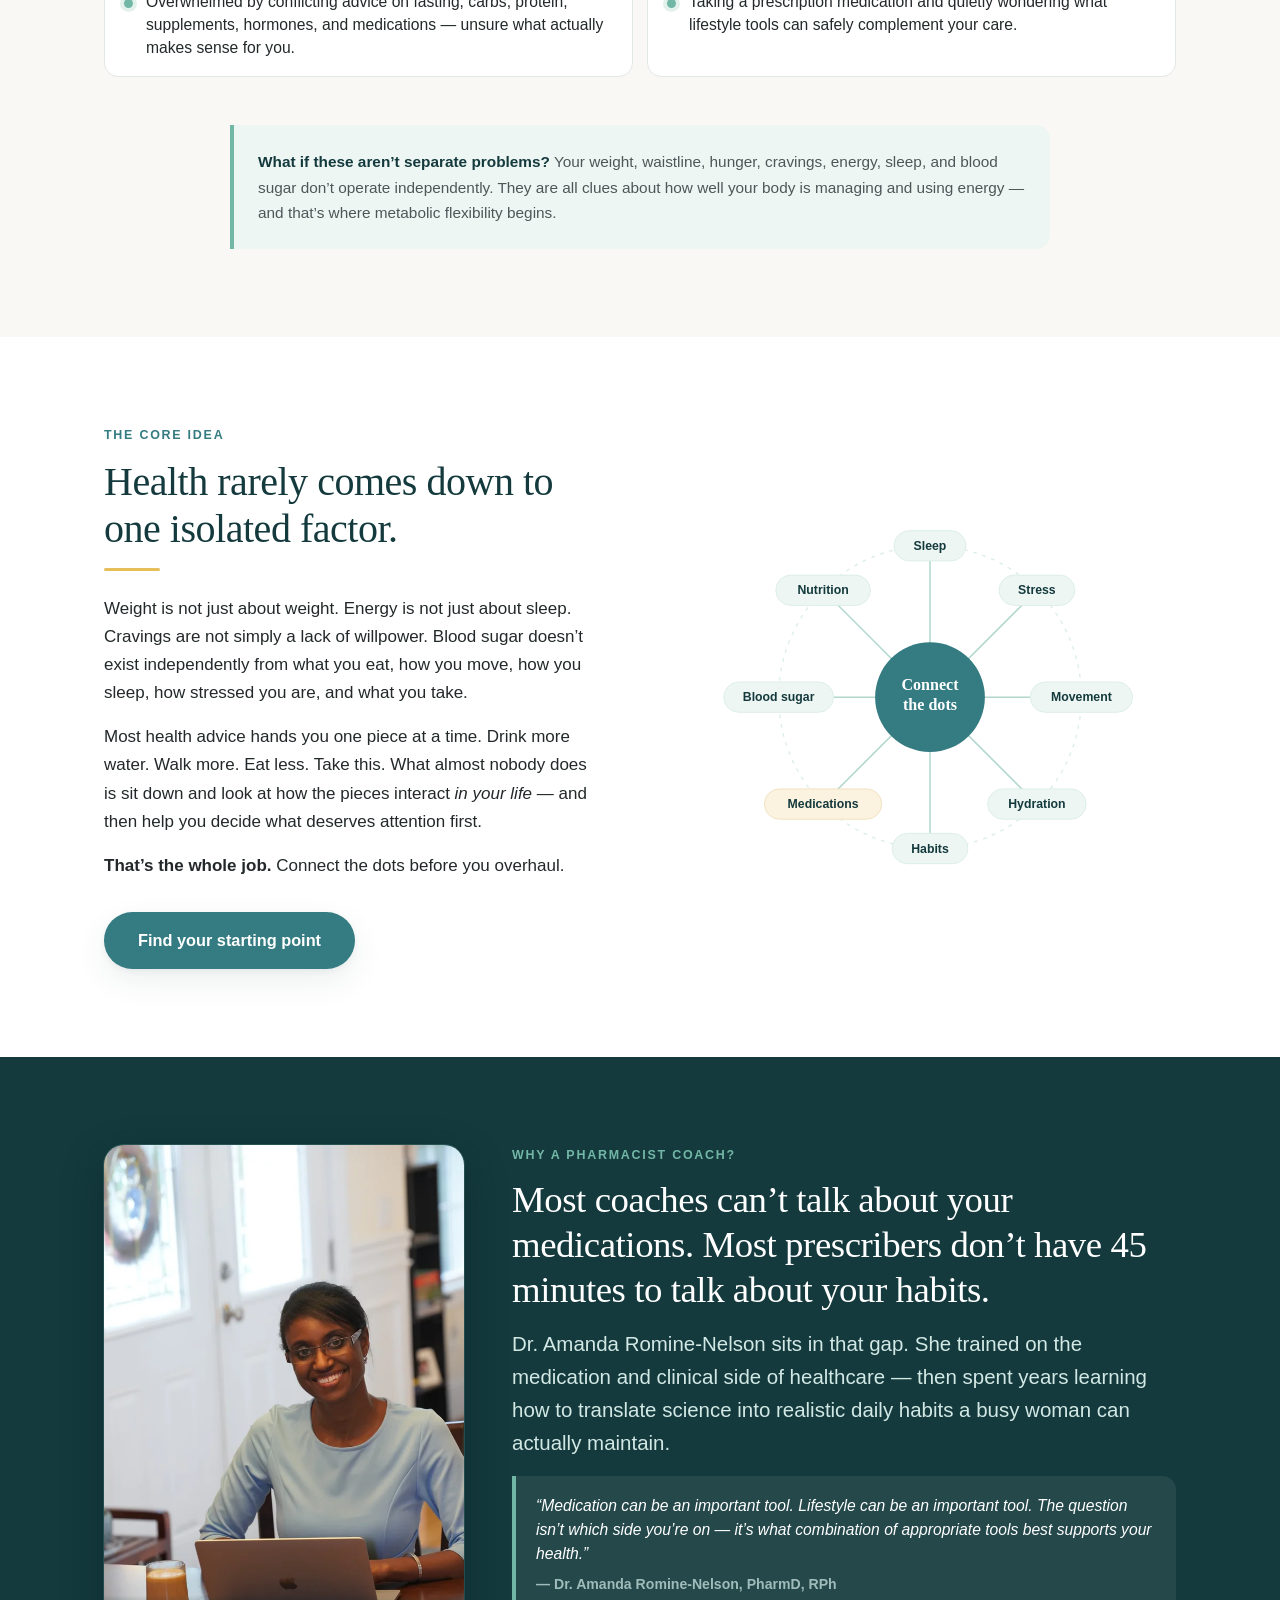
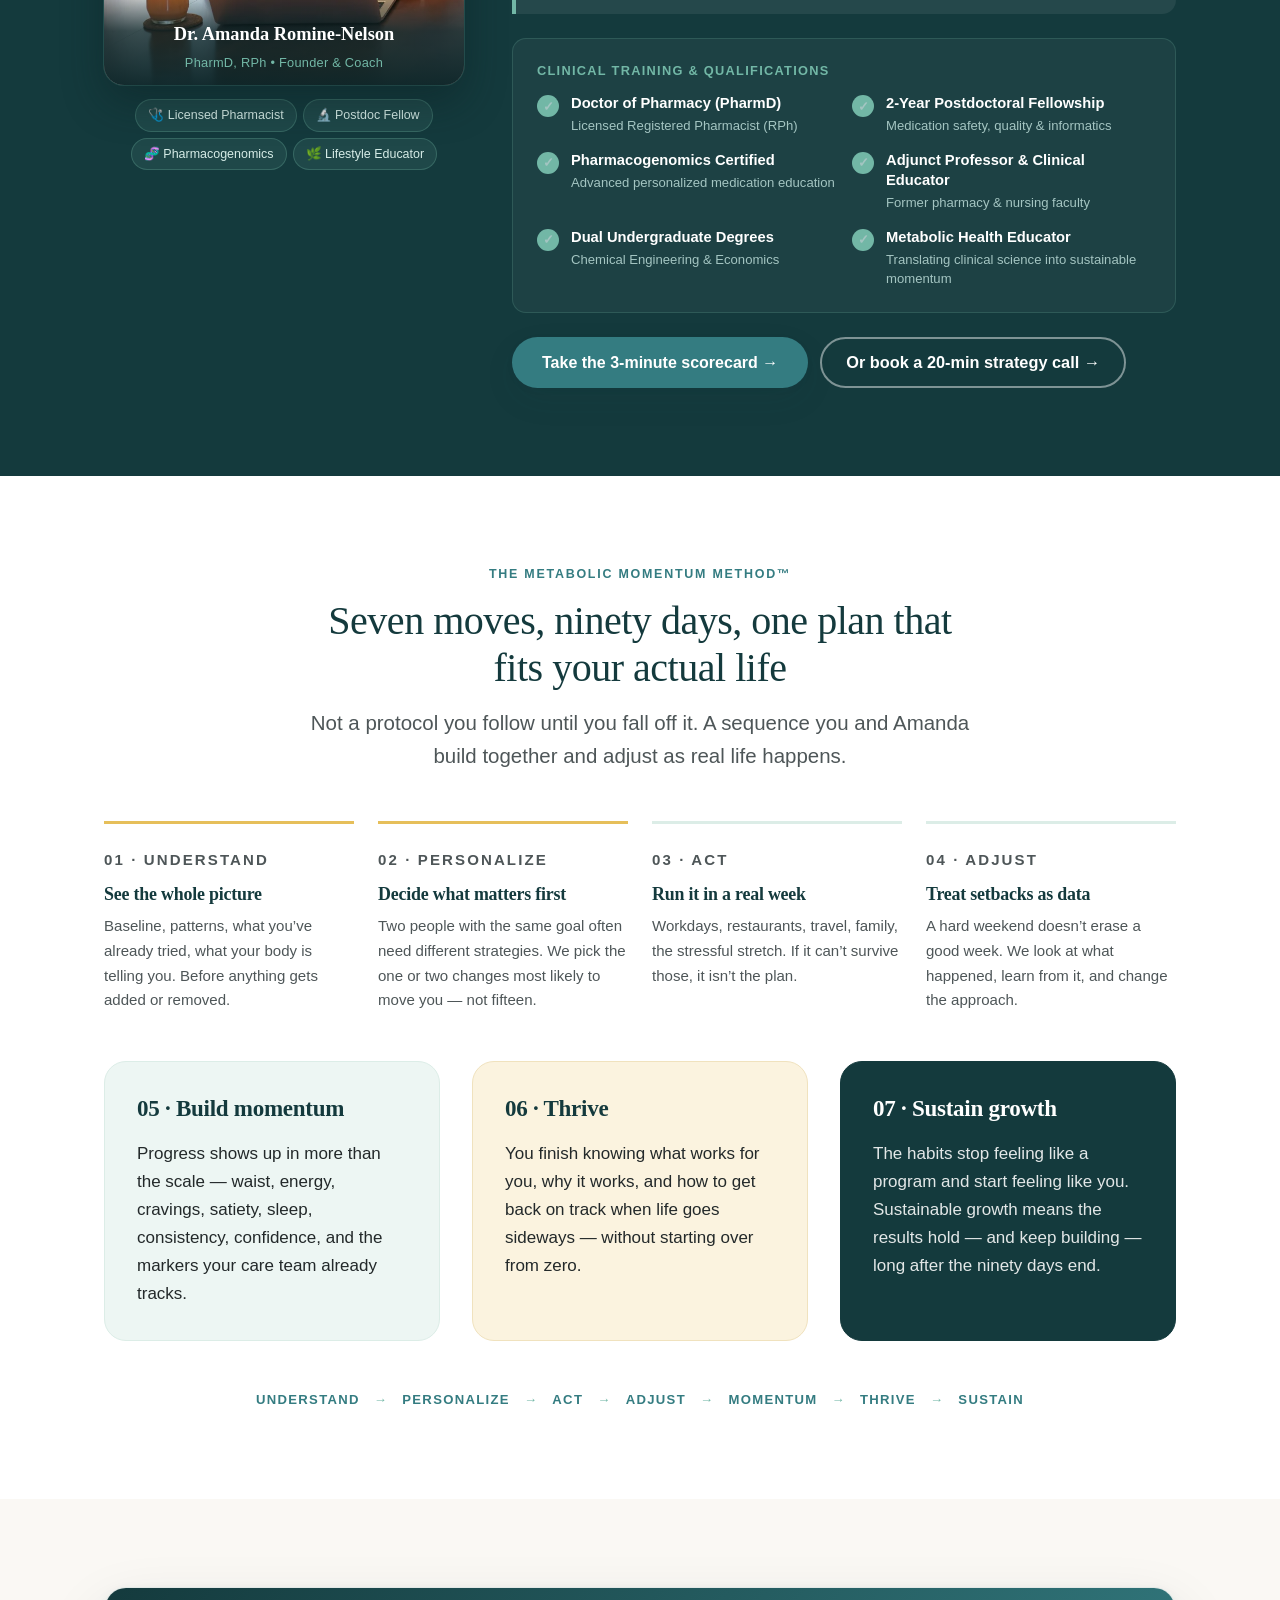
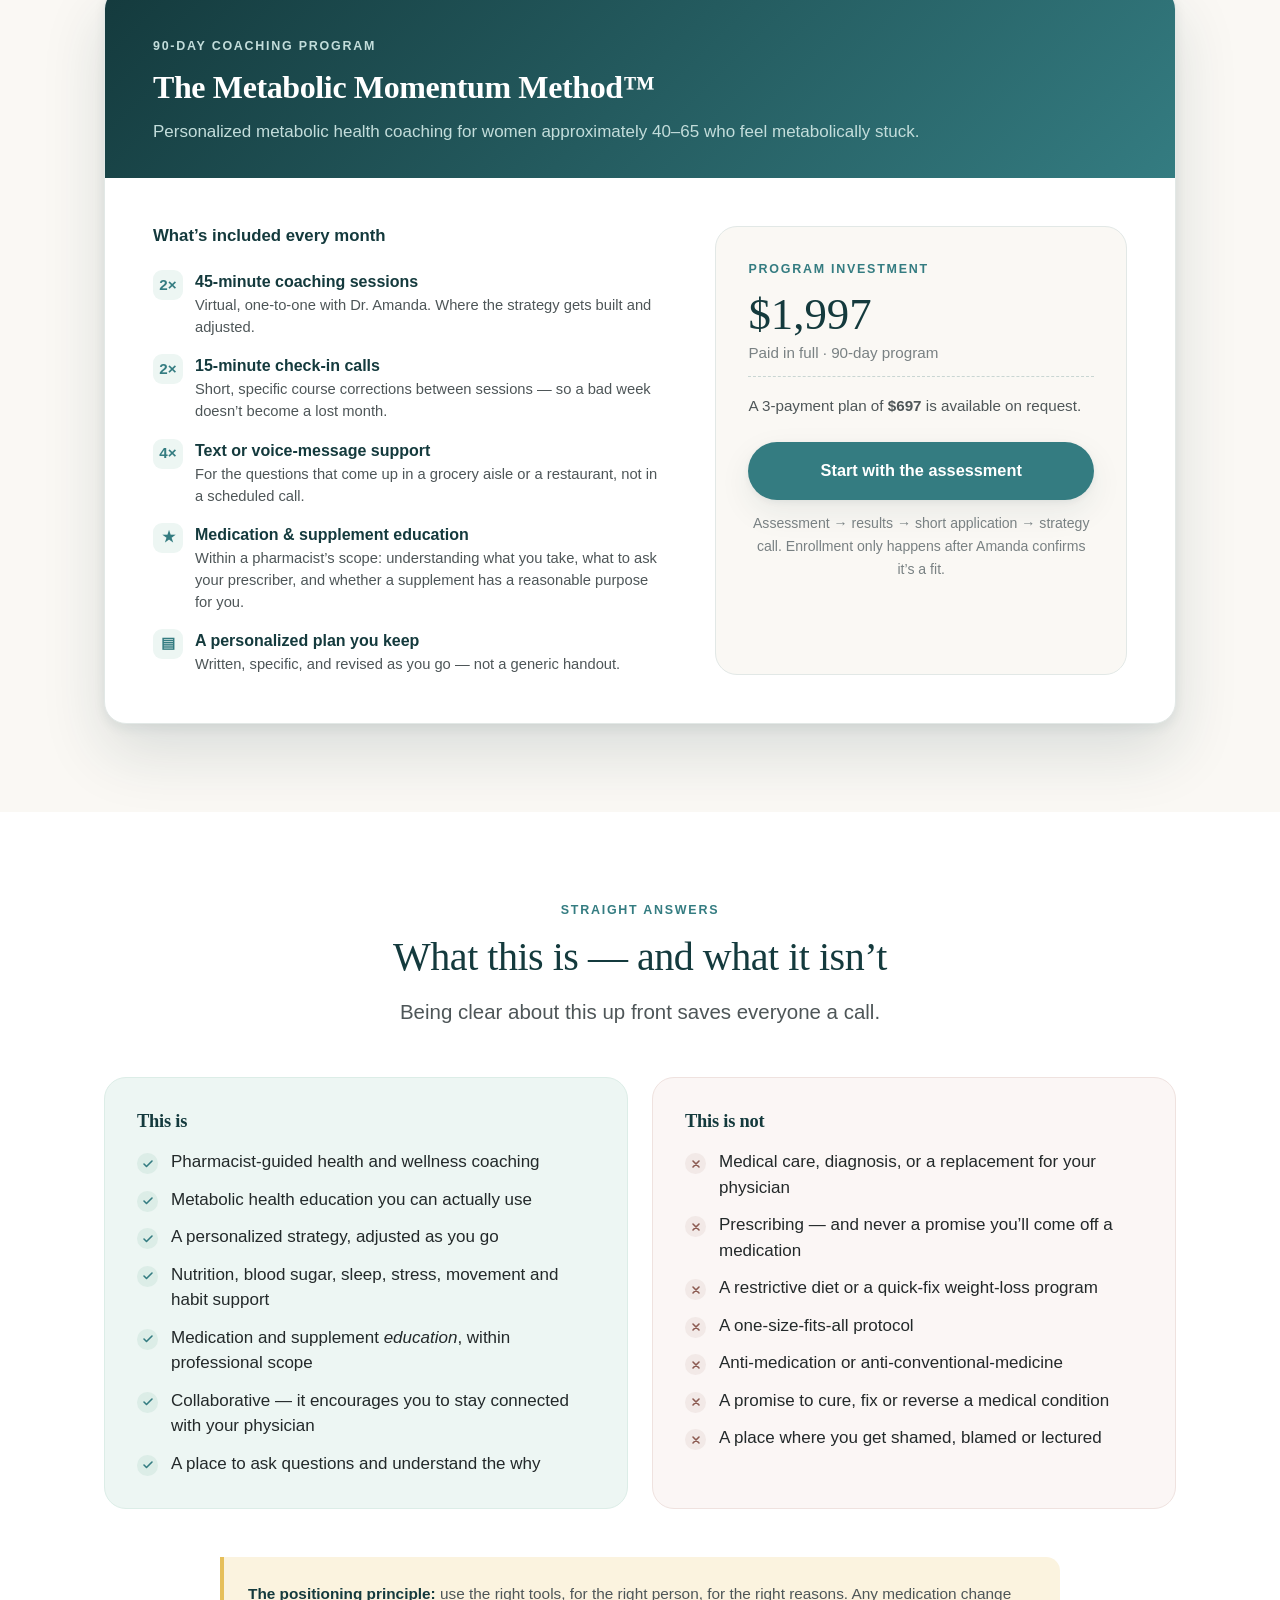
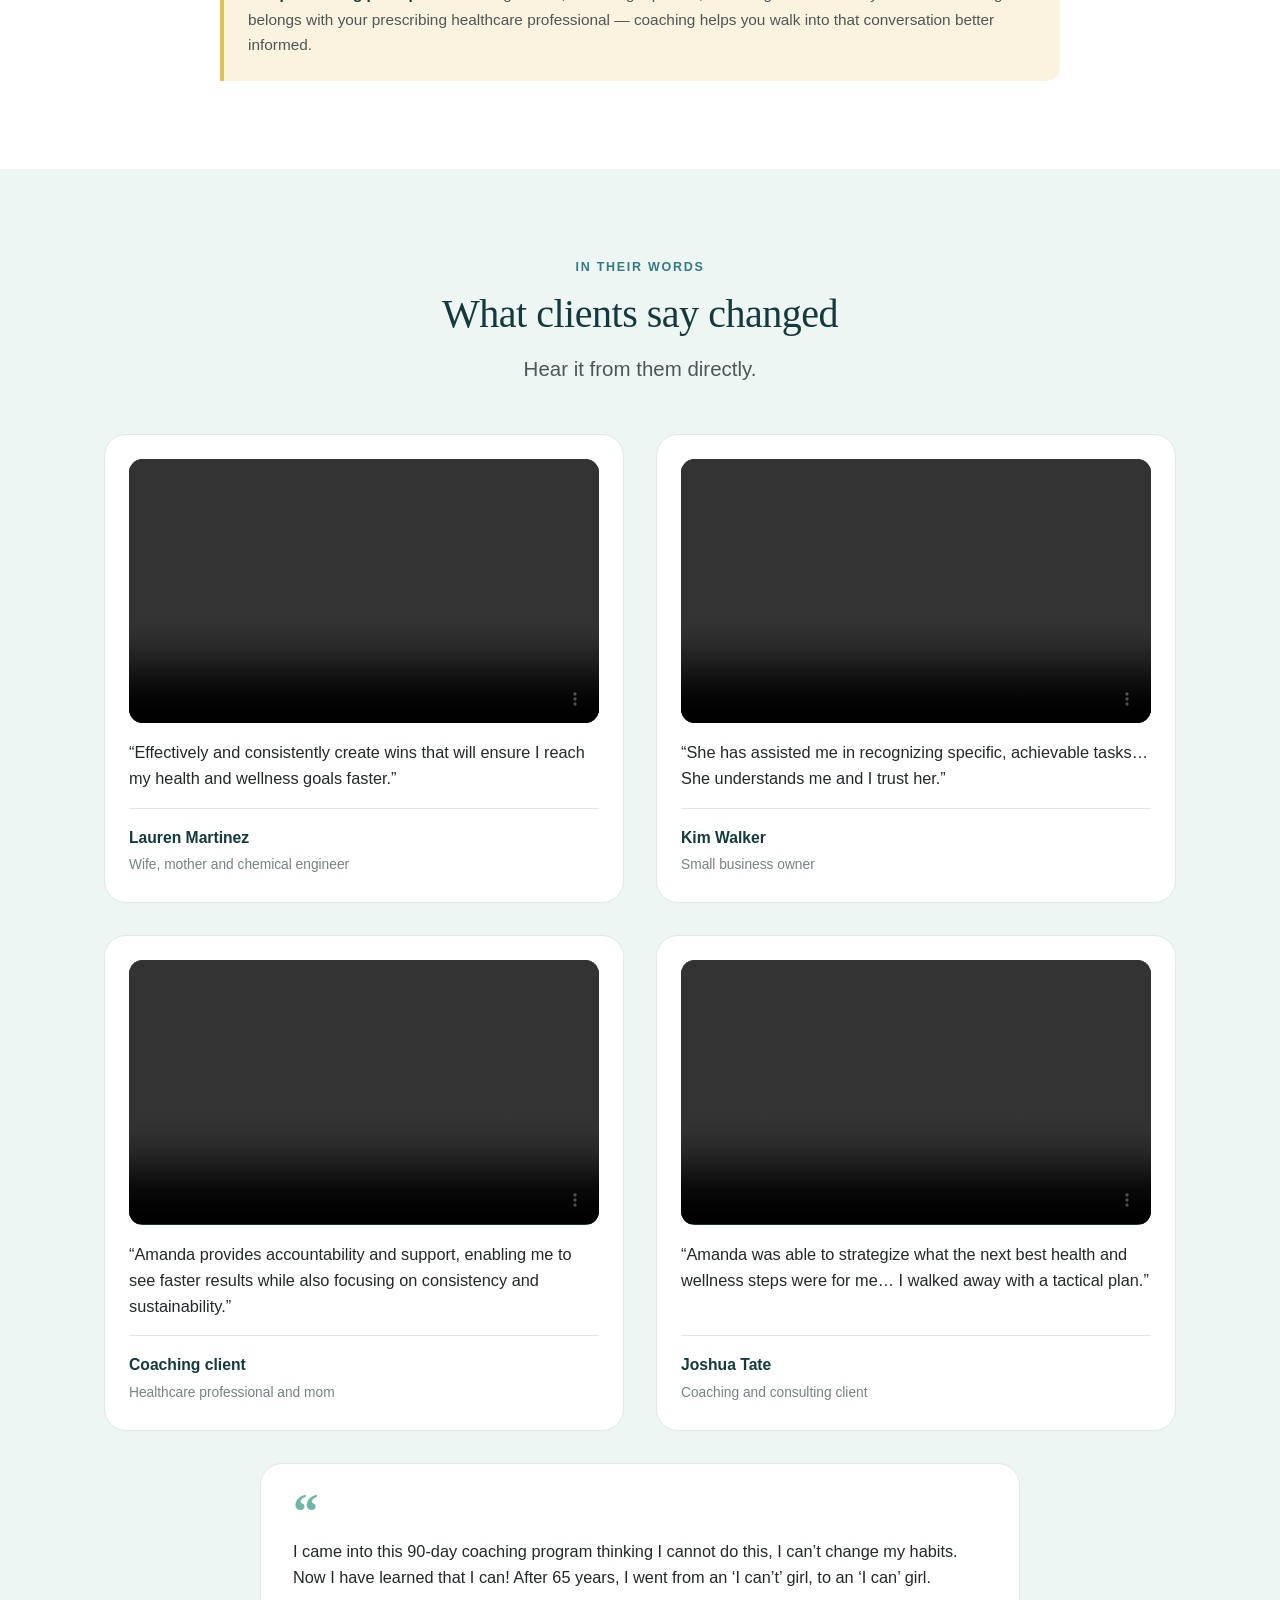
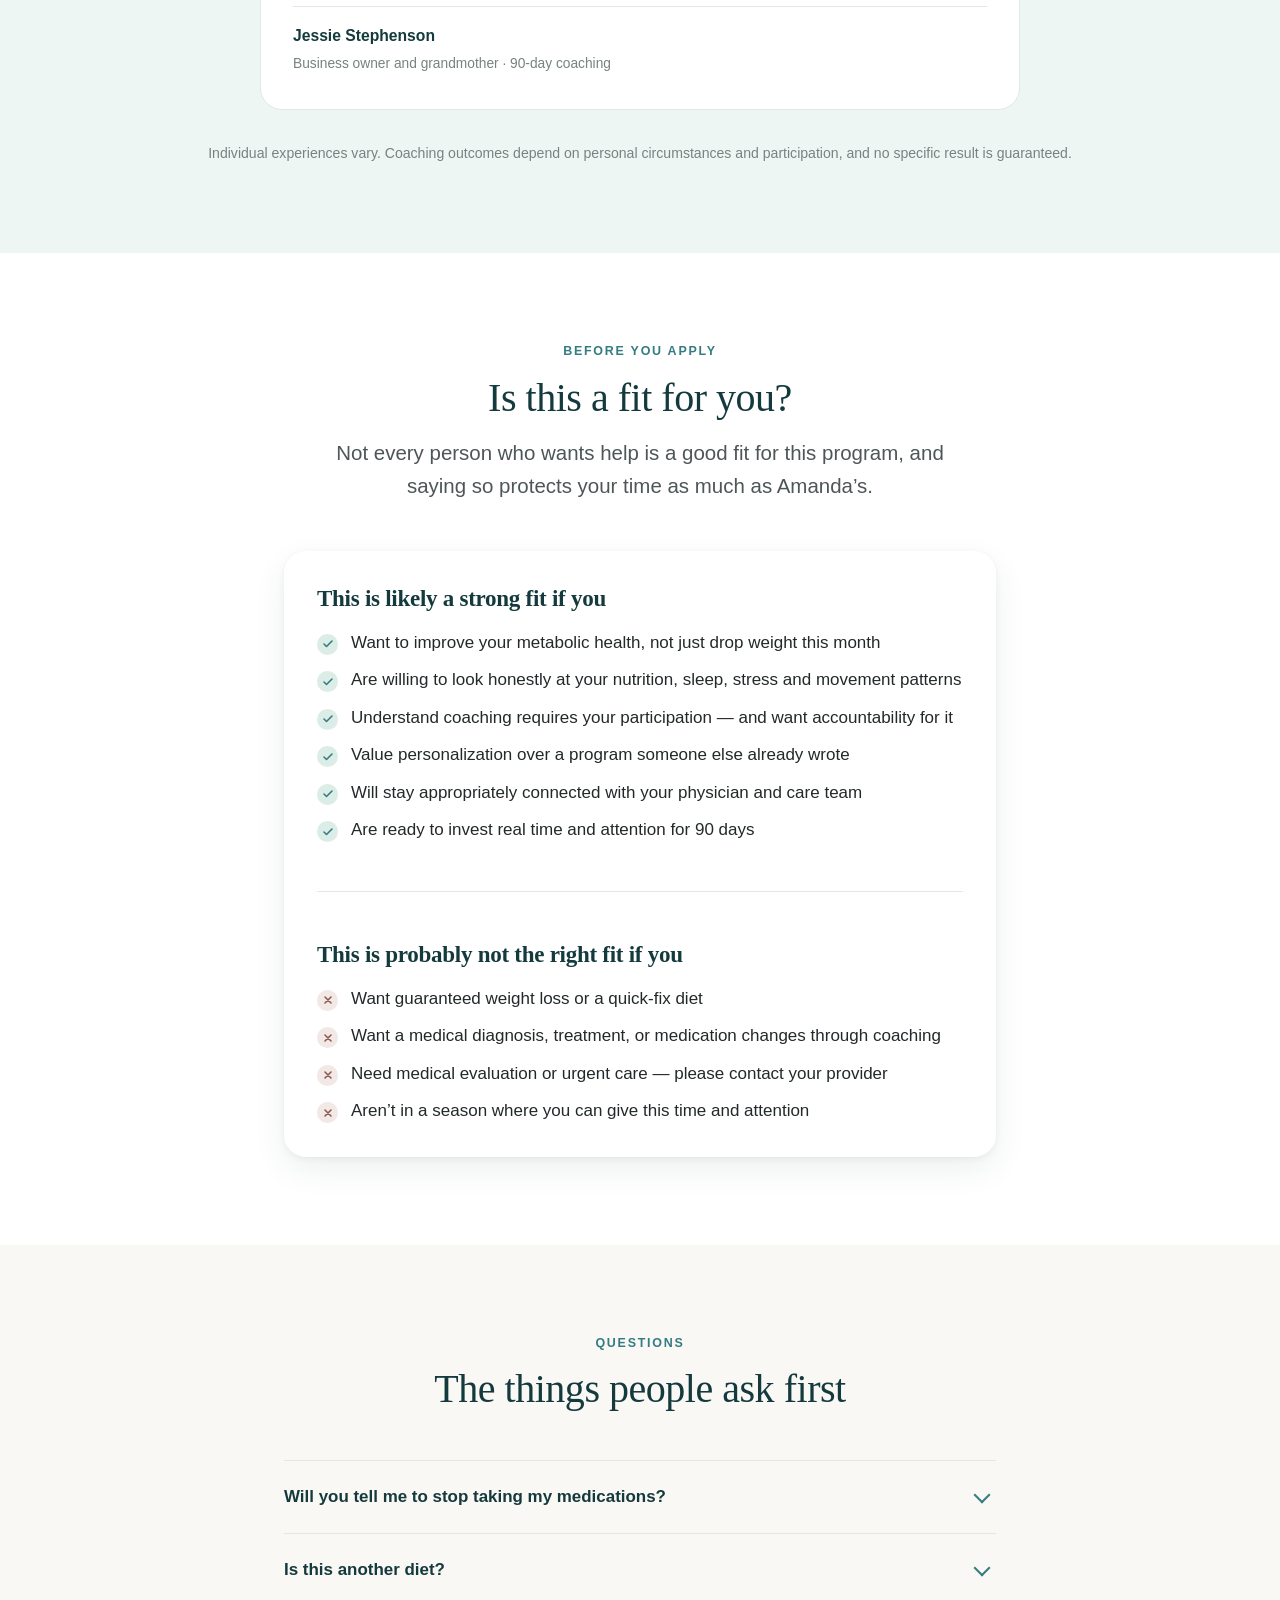
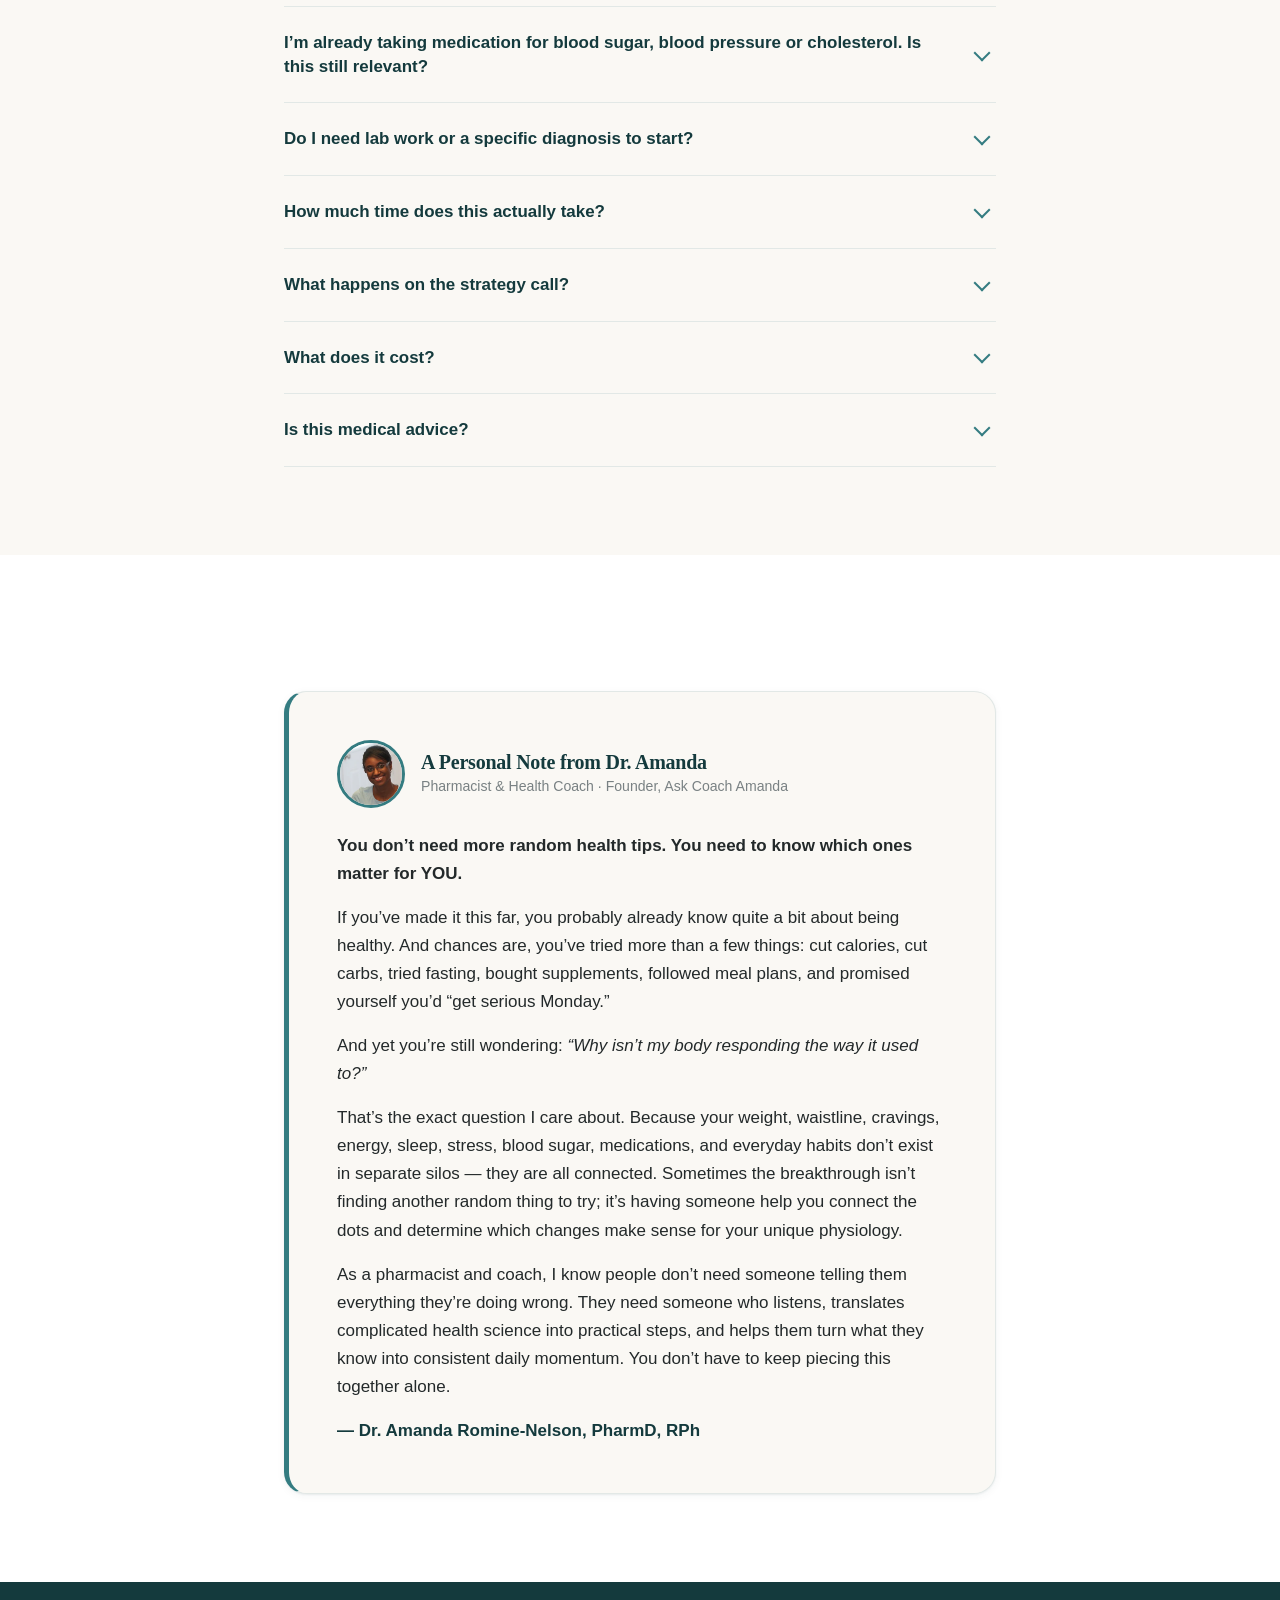
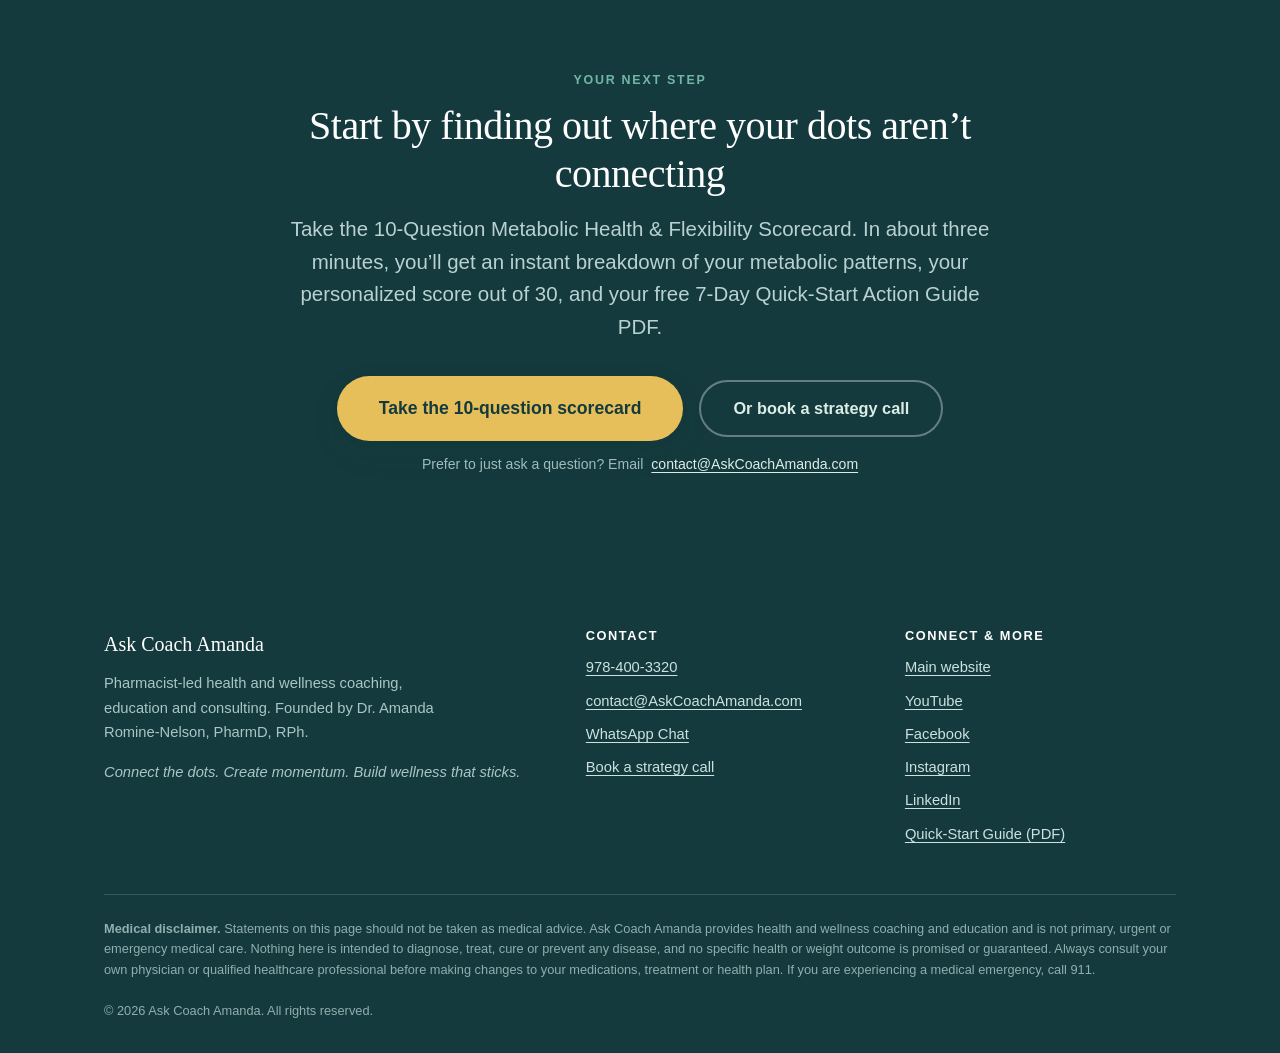
==== commit 97c39ee9: "Replace Pam Sager testimonial video with healthcare-mom testimonial Swaps in the Amanda-testimonial." ====
--- a/index.html
+++ b/index.html
@@ -643,10 +643,10 @@
         </div>
         <div class="quote-card quote-card--video">
           <div class="quote-card__video">
-            <video controls preload="metadata" playsinline src="assets/video/testimonials/pam-sager.mp4#t=0.5"></video>
-          </div>
-          <blockquote>&ldquo;You will get your questions answered, feel heard, and empowered to navigate the healthcare system a little easier.&rdquo;</blockquote>
-          <div class="quote-card__who"><b>Pam Sager</b><span>Wife, mother and rehabilitation professional</span></div>
+            <video controls preload="metadata" playsinline src="assets/video/testimonials/healthcare-mom.mp4#t=0.5"></video>
+          </div>
+          <blockquote>&ldquo;Amanda provides accountability and support, enabling me to see faster results while also focusing on consistency and sustainability.&rdquo;</blockquote>
+          <div class="quote-card__who"><b>Coaching client</b><span>Healthcare professional and mom</span></div>
         </div>
         <div class="quote-card quote-card--video">
           <div class="quote-card__video">
